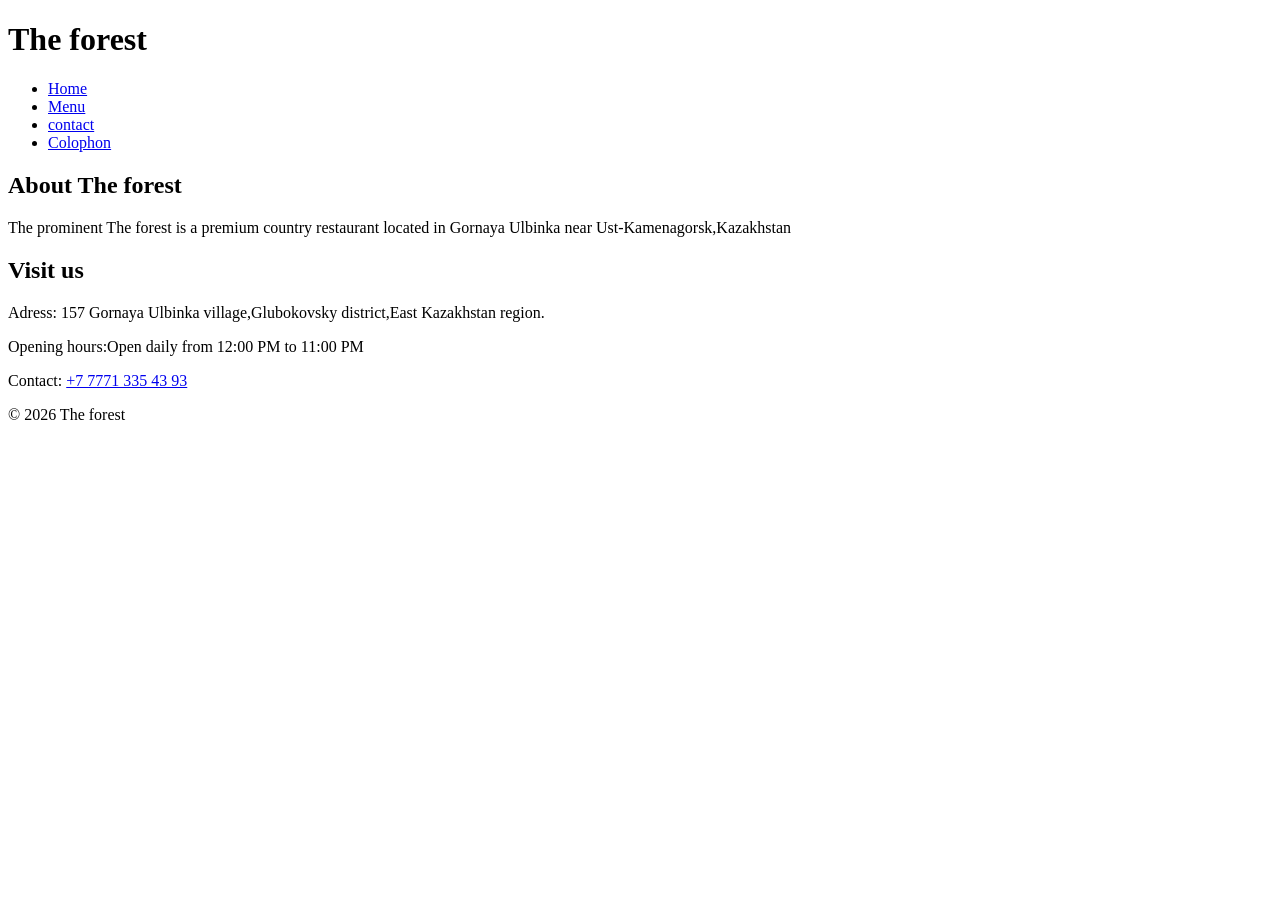
==== index.html @ cc8400bc "add menu page and table" ====
<!DOCTYPE html>
<html lang="en">
<head>
    <meta charset="UTF-8">
    <meta name="viewport" content="width=device-width, initial-scale=1.0">
    <meta name="description" content="The forest restaurant">
    <meta name="author" content="Baktiyarova Aruzhan">
    <title>The forest</title>
</head>
<body>
    <!--author:Baktiyarova Aruzhan SE-2533-->
    <header>
        <h1>The forest</h1>
        <nav>
            <ul>
                <li><a href="index.html">Home</a></li>
                <li><a href="menu.html">Menu</a></li>
                <li><a href="contact.html">contact</a></li>
                <li><a href="colophon.html">Colophon</a></li>
            </ul>
        </nav>
    </header>
    <main>
        <section>
            <h2>About The forest</h2>
            <p>
                The prominent The forest is a premium country restaurant located in Gornaya Ulbinka near Ust-Kamenagorsk,Kazakhstan
            </p>
        </section>
        <section>
            <h2>Visit us</h2>
            <p>
                Adress: 157 Gornaya Ulbinka village,Glubokovsky district,East Kazakhstan region.
            </p>
            <p>
                Opening hours:Open daily from 12:00 PM to 11:00 PM
            </p>
        </section>
    </main>
    <footer>
        <p>
            Contact:
            <a href="tel:Contact phone number">+7 7771 335 43 93</a>
        </p>
        <p>&copy; 2026 The forest</p>
    </footer>
</body>
</html>
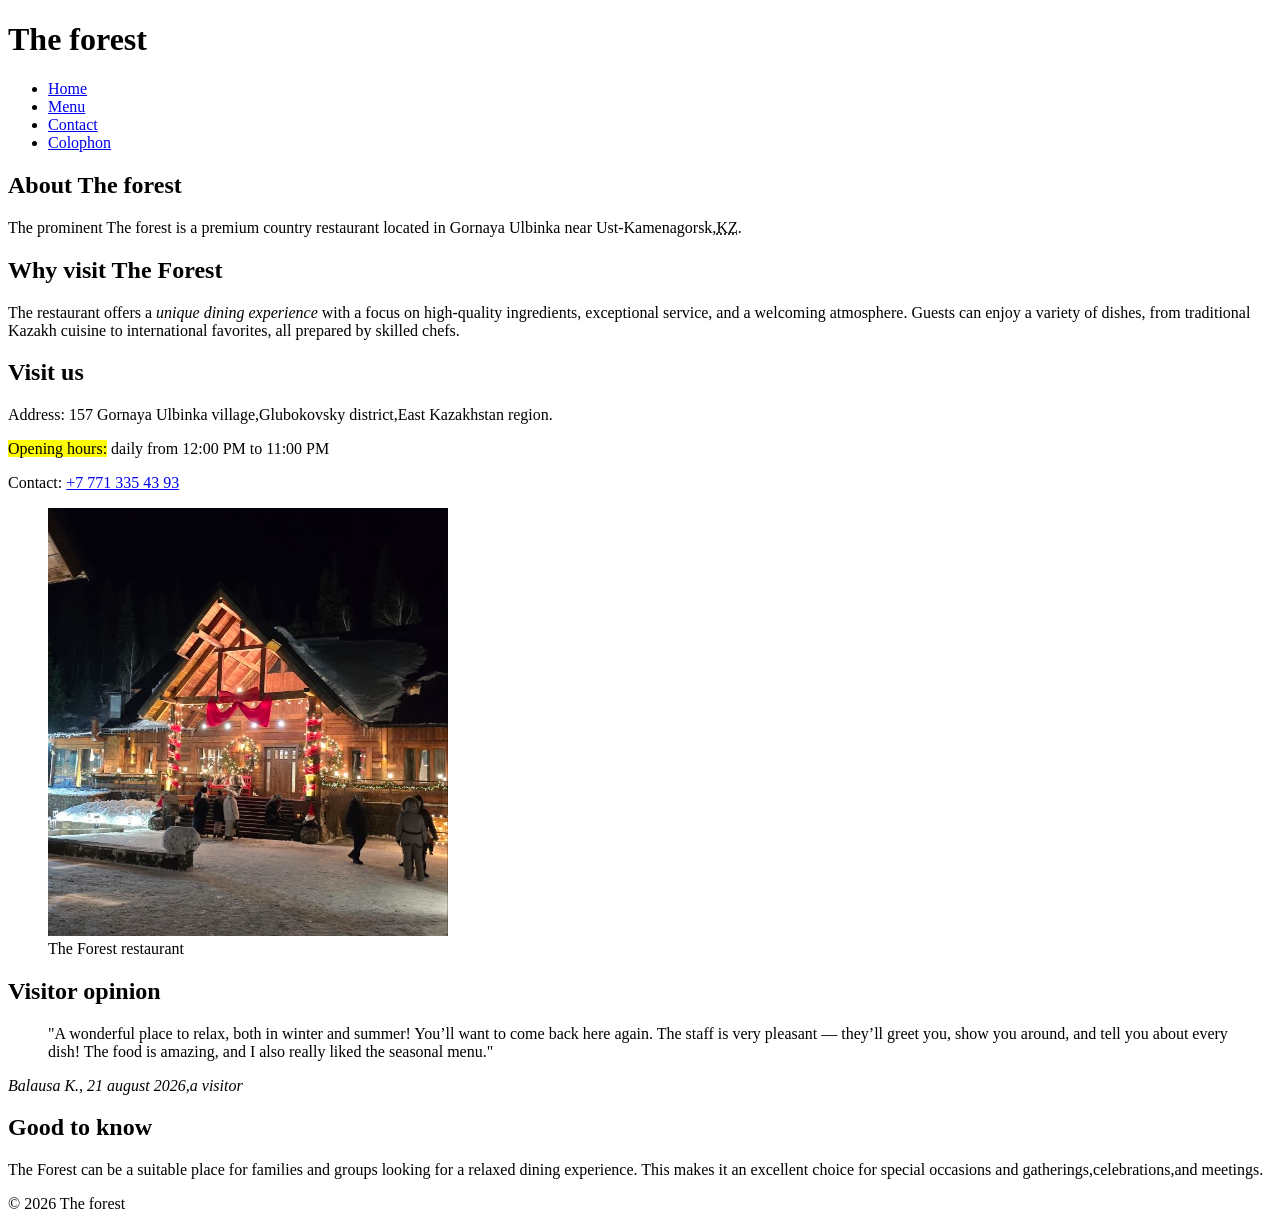
==== commit 219d2de4: "Add colophon page and project photographs" ====
--- a/index.html
+++ b/index.html
@@ -15,7 +15,7 @@
             <ul>
                 <li><a href="index.html">Home</a></li>
                 <li><a href="menu.html">Menu</a></li>
-                <li><a href="contact.html">contact</a></li>
+                <li><a href="contact.html">Contact</a></li>
                 <li><a href="colophon.html">Colophon</a></li>
             </ul>
         </nav>
@@ -24,24 +24,48 @@
         <section>
             <h2>About The forest</h2>
             <p>
-                The prominent The forest is a premium country restaurant located in Gornaya Ulbinka near Ust-Kamenagorsk,Kazakhstan
+                The prominent The forest is a premium country restaurant located in Gornaya Ulbinka near Ust-Kamenagorsk,<abbr title="Kazakhstan">KZ</abbr>.
             </p>
         </section>
+        <article>
+            <h2>Why visit The Forest</h2>
+            <p>
+                The restaurant offers a <em>unique dining experience</em>  with a focus on high-quality ingredients, exceptional service, and a welcoming atmosphere. Guests can enjoy a variety of dishes, from traditional Kazakh cuisine to international favorites, all prepared by skilled chefs. 
+            </p>
+        </article>
         <section>
             <h2>Visit us</h2>
             <p>
-                Adress: 157 Gornaya Ulbinka village,Glubokovsky district,East Kazakhstan region.
+                Address: 157 Gornaya Ulbinka village,Glubokovsky district,East Kazakhstan region.
             </p>
             <p>
-                Opening hours:Open daily from 12:00 PM to 11:00 PM
+                <mark>Opening hours:</mark> daily from 12:00 PM to 11:00 PM
             </p>
         </section>
     </main>
-    <footer>
         <p>
             Contact:
-            <a href="tel:Contact phone number">+7 7771 335 43 93</a>
+            <a href="tel:+77713354393">+7 771 335 43 93</a>
         </p>
+        <figure>
+            <img src="images/image3.svg" alt="The Forest restaurant" width="400">
+            <figcaption>The Forest restaurant</figcaption>
+        </figure>
+        <section>
+            <h2>Visitor opinion</h2>
+            <blockquote>
+            <p>"A wonderful place to relax, both in winter and summer! You’ll want to come back here again. The staff is very pleasant — they’ll greet you, show you around, and tell you about every dish!
+The food is amazing, and I also really liked the seasonal menu."</p>
+            </blockquote>
+            <p>
+                <cite>Balausa K., 21 august 2026,a visitor</cite>
+            </p>
+        </section>
+        <aside>
+            <h2>Good to know</h2>
+            <p>The Forest can be a suitable place for families and groups looking for a relaxed dining experience. This makes it an excellent choice for special occasions and gatherings,celebrations,and meetings.</p>
+        </aside>
+        <footer>        
         <p>&copy; 2026 The forest</p>
     </footer>
 </body>
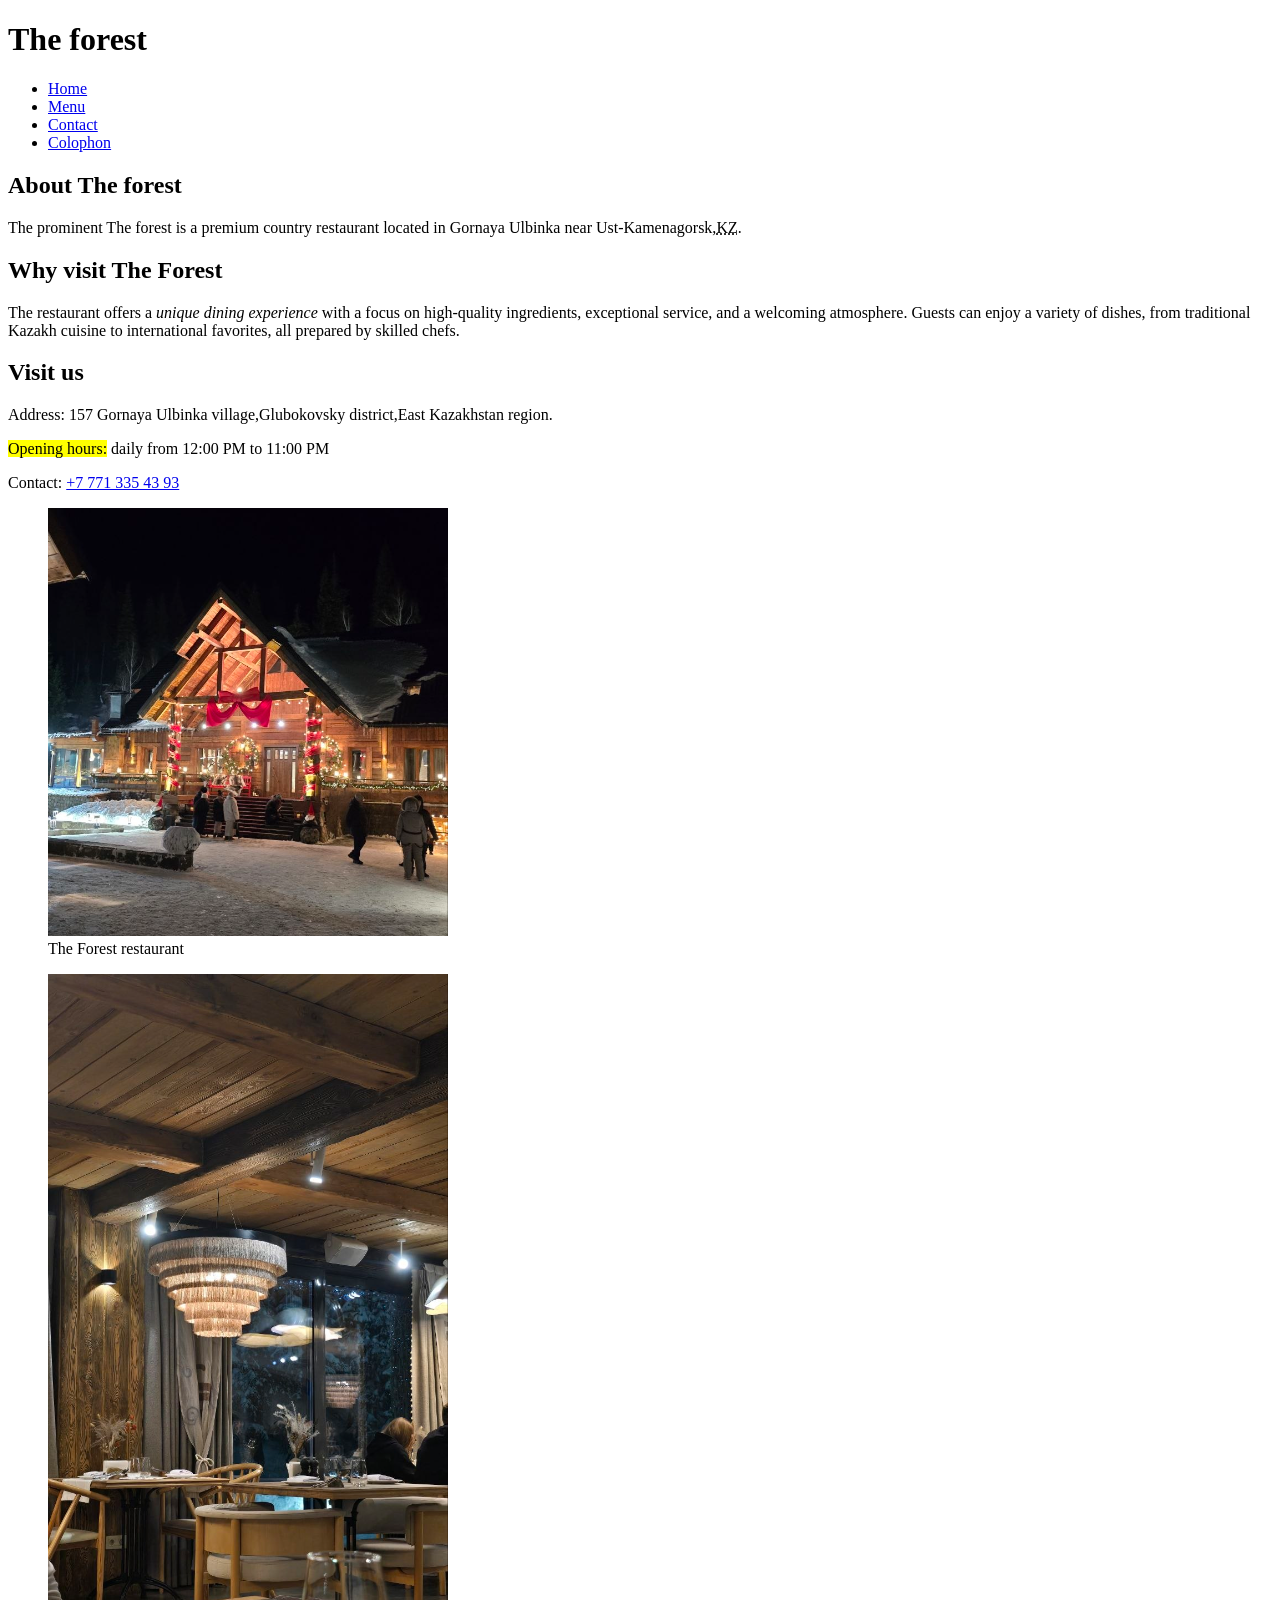
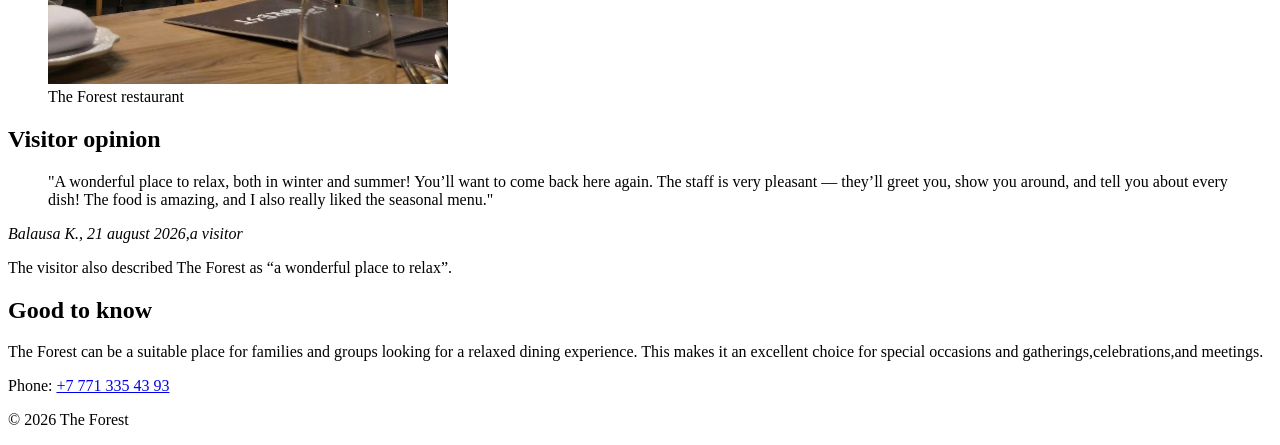
==== commit 08a7157a: "Complete final assignment submission" ====
--- a/index.html
+++ b/index.html
@@ -11,6 +11,7 @@
     <!--author:Baktiyarova Aruzhan SE-2533-->
     <header>
         <h1>The forest</h1>
+        <!--I used nav because these links are the main navigation between all pages-->
         <nav>
             <ul>
                 <li><a href="index.html">Home</a></li>
@@ -27,6 +28,7 @@
                 The prominent The forest is a premium country restaurant located in Gornaya Ulbinka near Ust-Kamenagorsk,<abbr title="Kazakhstan">KZ</abbr>.
             </p>
         </section>
+        <!-- I used article because this block presents a self-contained explanation of why visitors may choose the restaurant. -->
         <article>
             <h2>Why visit The Forest</h2>
             <p>
@@ -42,13 +44,17 @@
                 <mark>Opening hours:</mark> daily from 12:00 PM to 11:00 PM
             </p>
         </section>
-    </main>
+    
         <p>
             Contact:
             <a href="tel:+77713354393">+7 771 335 43 93</a>
         </p>
         <figure>
             <img src="images/image3.svg" alt="The Forest restaurant" width="400">
+            <figcaption>The Forest restaurant</figcaption>
+        </figure>
+        <figure>
+            <img src="images/image2.svg" alt="The Forest restaurant" width="400">
             <figcaption>The Forest restaurant</figcaption>
         </figure>
         <section>
@@ -59,14 +65,25 @@
             </blockquote>
             <p>
                 <cite>Balausa K., 21 august 2026,a visitor</cite>
+                
             </p>
+            <p>
+    The visitor also described The Forest as
+    <q>a wonderful place to relax</q>.
+</p>
         </section>
         <aside>
             <h2>Good to know</h2>
             <p>The Forest can be a suitable place for families and groups looking for a relaxed dining experience. This makes it an excellent choice for special occasions and gatherings,celebrations,and meetings.</p>
         </aside>
-        <footer>        
-        <p>&copy; 2026 The forest</p>
-    </footer>
+        </main>
+        <footer>
+    <p>
+        Phone:
+        <a href="tel:+77713354393">+7 771 335 43 93</a>
+    </p>
+
+    <p>&copy; 2026 The Forest</p>
+</footer>
 </body>
 </html>
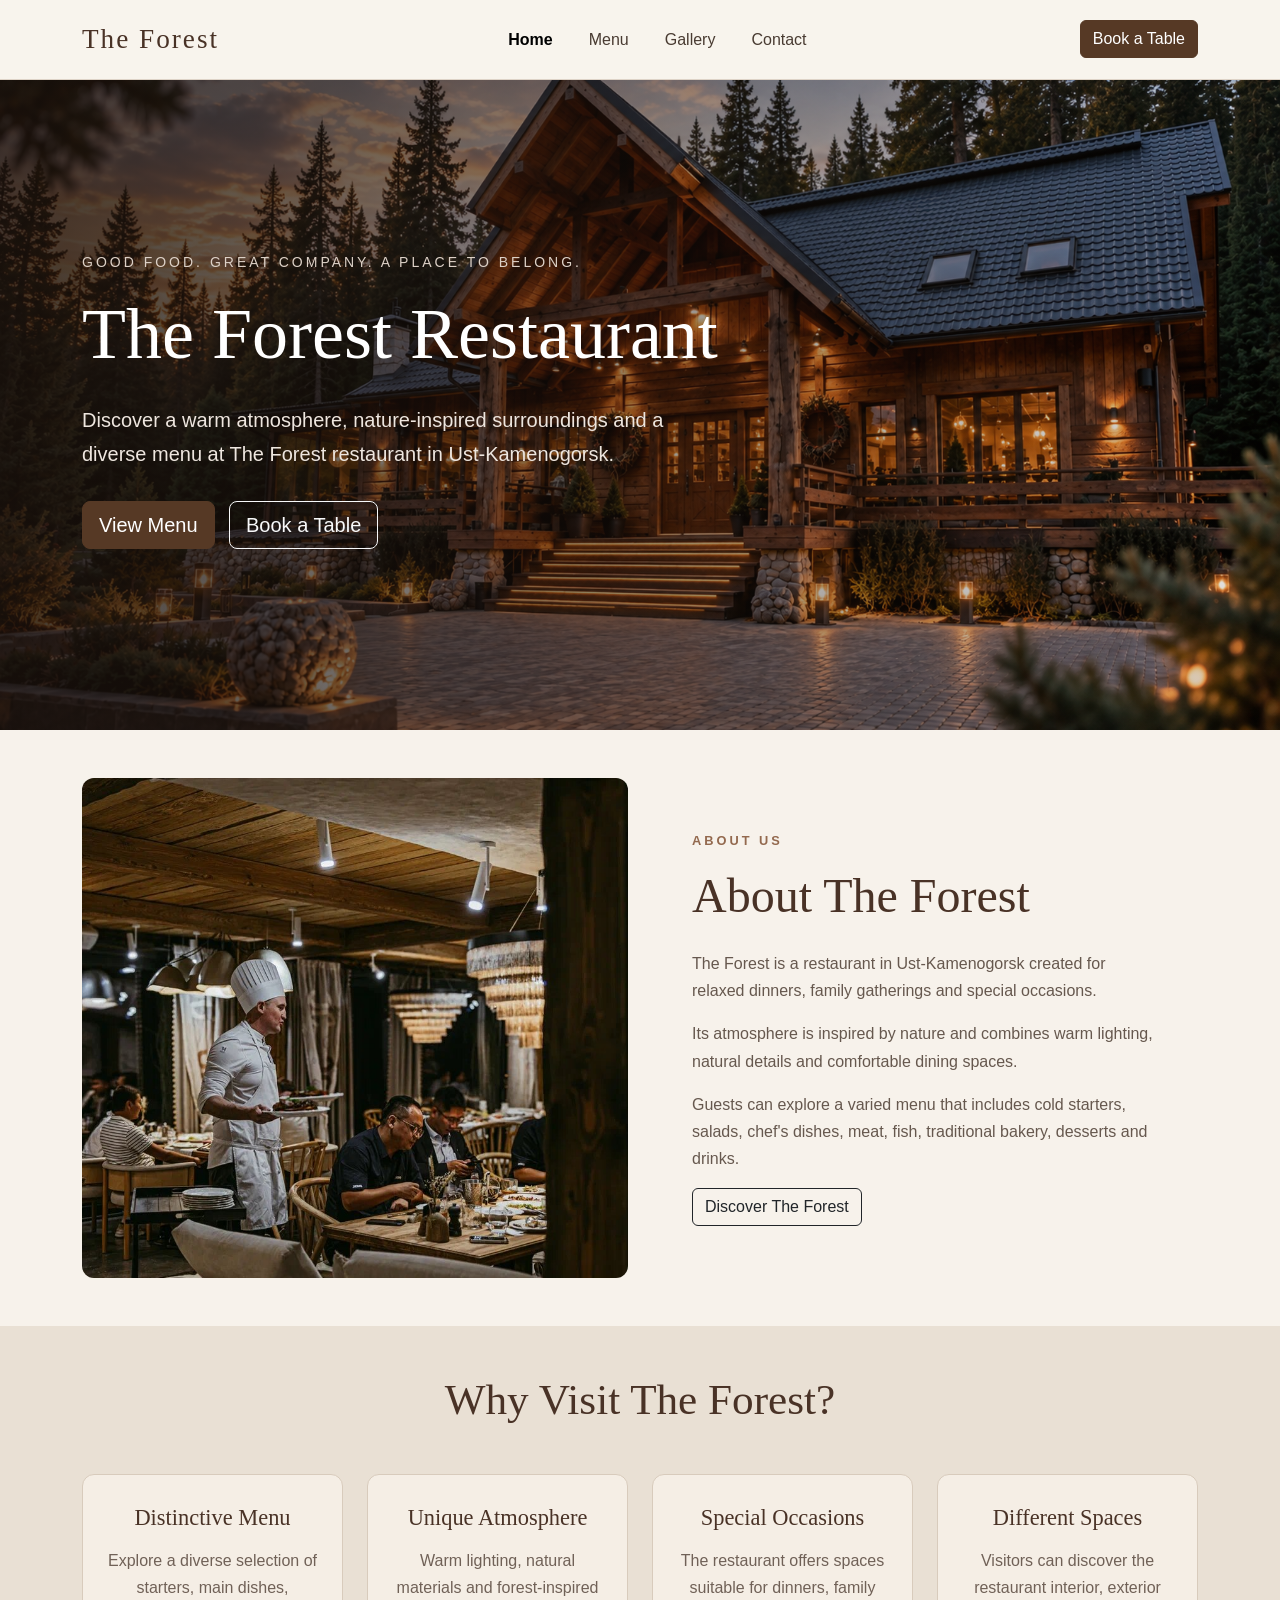
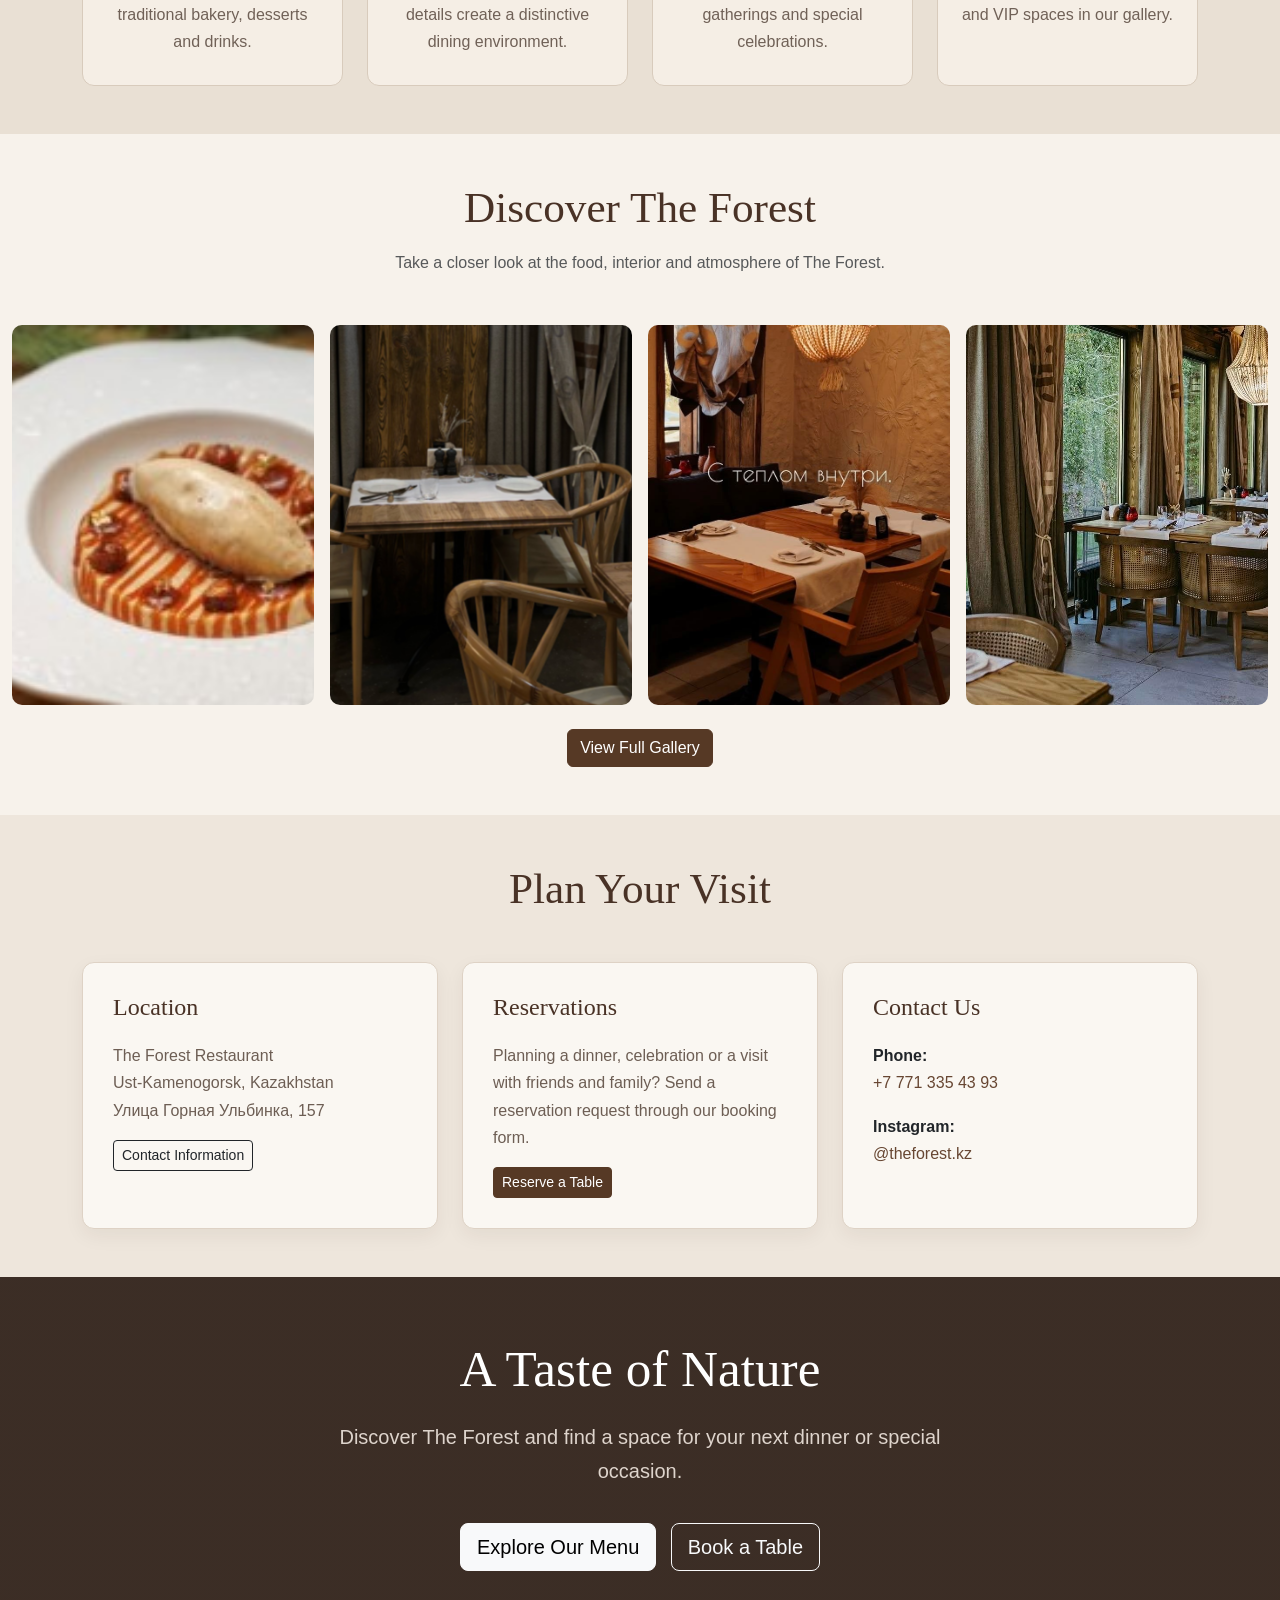
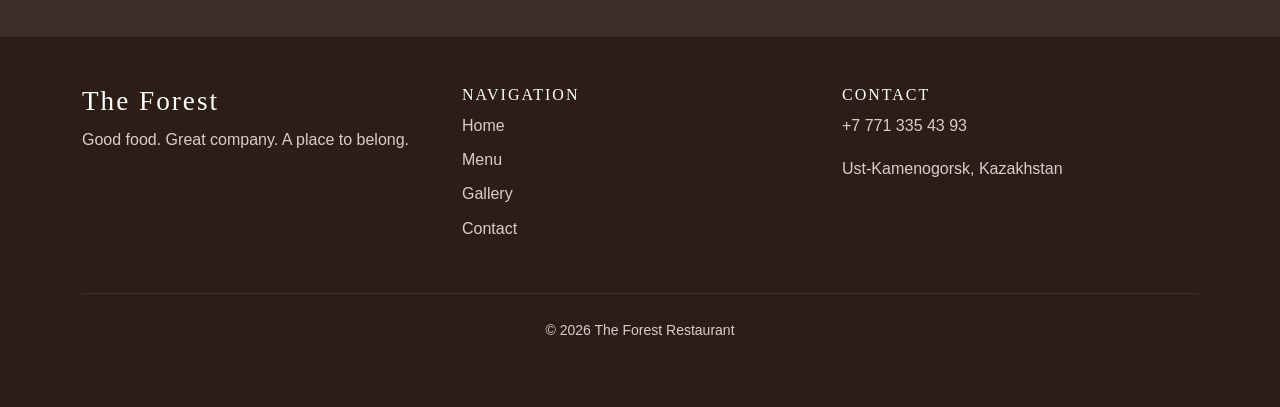
==== commit d985c987: "add Botstrap responsive design" ====
--- a/index.html
+++ b/index.html
@@ -1,89 +1,698 @@
 <!DOCTYPE html>
 <html lang="en">
+
 <head>
     <meta charset="UTF-8">
     <meta name="viewport" content="width=device-width, initial-scale=1.0">
-    <meta name="description" content="The forest restaurant">
+
+    <meta name="description"
+          content="The Forest restaurant in Ust-Kamenogorsk. Discover our menu, atmosphere, gallery and reservation information.">
+
     <meta name="author" content="Baktiyarova Aruzhan">
-    <title>The forest</title>
+
+    <title>The Forest | Home</title>
+
+    <!-- Bootstrap 5 -->
+    <link href="https://cdn.jsdelivr.net/npm/bootstrap@5.3.8/dist/css/bootstrap.min.css"
+          rel="stylesheet">
+
+    <!-- My CSS -->
+    <link rel="stylesheet" href="style.css">
+
+    <link rel="icon" href="images/your-logo.png" type="image/png">
 </head>
+
+
 <body>
-    <!--author:Baktiyarova Aruzhan SE-2533-->
-    <header>
-        <h1>The forest</h1>
-        <!--I used nav because these links are the main navigation between all pages-->
-        <nav>
-            <ul>
-                <li><a href="index.html">Home</a></li>
-                <li><a href="menu.html">Menu</a></li>
-                <li><a href="contact.html">Contact</a></li>
-                <li><a href="colophon.html">Colophon</a></li>
+
+
+<!-- =========================
+     NAVBAR
+     ========================= -->
+
+<nav class="navbar navbar-expand-md">
+
+    <div class="container">
+
+        <a class="navbar-brand" href="index.html">
+            The Forest
+        </a>
+
+
+        <button class="navbar-toggler"
+                type="button"
+                data-bs-toggle="collapse"
+                data-bs-target="#mainNavbar">
+
+            <span class="navbar-toggler-icon"></span>
+
+        </button>
+
+
+        <div class="collapse navbar-collapse" id="mainNavbar">
+
+            <ul class="navbar-nav mx-auto">
+
+                <li class="nav-item">
+                    <a class="nav-link active" href="index.html">
+                        Home
+                    </a>
+                </li>
+
+                <li class="nav-item">
+                    <a class="nav-link" href="menu.html">
+                        Menu
+                    </a>
+                </li>
+
+                <li class="nav-item">
+                    <a class="nav-link" href="gallery.html">
+                        Gallery
+                    </a>
+                </li>
+
+                <li class="nav-item">
+                    <a class="nav-link" href="contact.html">
+                        Contact
+                    </a>
+                </li>
+
             </ul>
-        </nav>
-    </header>
-    <main>
-        <section>
-            <h2>About The forest</h2>
-            <p>
-                The prominent The forest is a premium country restaurant located in Gornaya Ulbinka near Ust-Kamenagorsk,<abbr title="Kazakhstan">KZ</abbr>.
-            </p>
-        </section>
-        <!-- I used article because this block presents a self-contained explanation of why visitors may choose the restaurant. -->
-        <article>
-            <h2>Why visit The Forest</h2>
-            <p>
-                The restaurant offers a <em>unique dining experience</em>  with a focus on high-quality ingredients, exceptional service, and a welcoming atmosphere. Guests can enjoy a variety of dishes, from traditional Kazakh cuisine to international favorites, all prepared by skilled chefs. 
-            </p>
-        </article>
-        <section>
-            <h2>Visit us</h2>
-            <p>
-                Address: 157 Gornaya Ulbinka village,Glubokovsky district,East Kazakhstan region.
-            </p>
-            <p>
-                <mark>Opening hours:</mark> daily from 12:00 PM to 11:00 PM
-            </p>
-        </section>
-    
-        <p>
-            Contact:
-            <a href="tel:+77713354393">+7 771 335 43 93</a>
+
+
+            <a href="contact.html#reservation"
+               class="btn btn-forest">
+
+                Book a Table
+
+            </a>
+
+        </div>
+
+    </div>
+
+</nav>
+
+
+
+<main>
+
+
+<!-- =========================
+     HERO
+     ========================= -->
+
+<section class="hero">
+
+    <div class="container">
+
+        <div class="row">
+
+            <div class="col-12 col-md-8">
+
+                <p class="small text-uppercase">
+                    Good food. Great company. A place to belong.
+                </p>
+
+                <h1 class="display-2">
+                    The Forest Restaurant
+                </h1>
+
+                <p class="lead">
+                    Discover a warm atmosphere,
+                    nature-inspired surroundings and a diverse
+                    menu at The Forest restaurant in
+                    Ust-Kamenogorsk.
+                </p>
+
+
+                <a href="menu.html"
+                   class="btn btn-forest btn-lg">
+
+                    View Menu
+
+                </a>
+
+
+                <a href="contact.html#reservation"
+                   class="btn btn-outline-light btn-lg">
+
+                    Book a Table
+
+                </a>
+
+            </div>
+
+        </div>
+
+    </div>
+
+</section>
+
+
+
+<!-- =========================
+     ABOUT
+     ========================= -->
+
+<section class="about py-5">
+
+    <div class="container">
+
+        <div class="row align-items-center">
+
+
+            <!-- Image -->
+
+            <div class="col-12 col-md-6">
+
+                <img src="images/interior.jpg"
+                     class="img-fluid about-image"
+                     alt="Dining area inside The Forest restaurant">
+
+            </div>
+
+
+            <!-- Text -->
+
+            <div class="col-12 col-md-6">
+
+                <div class="about-text">
+
+                    <p class="section-name">
+                        ABOUT US
+                    </p>
+
+                    <h2>
+                        About The Forest
+                    </h2>
+
+                    <p>
+                        The Forest is a restaurant in
+                        Ust-Kamenogorsk created for relaxed
+                        dinners, family gatherings and special
+                        occasions.
+                    </p>
+
+                    <p>
+                        Its atmosphere is inspired by nature
+                        and combines warm lighting, natural
+                        details and comfortable dining spaces.
+                    </p>
+
+                    <p>
+                        Guests can explore a varied menu that
+                        includes cold starters, salads,
+                        chef's dishes, meat, fish,
+                        traditional bakery, desserts and drinks.
+                    </p>
+
+
+                    <a href="gallery.html"
+                       class="btn btn-outline-dark">
+
+                        Discover The Forest
+
+                    </a>
+
+                </div>
+
+            </div>
+
+        </div>
+
+    </div>
+
+</section>
+
+
+
+<!-- =========================
+     WHY VISIT
+     ========================= -->
+
+<section class="why py-5">
+
+    <div class="container">
+
+        <h2 class="text-center mb-5">
+            Why Visit The Forest?
+        </h2>
+
+
+        <div class="row g-4">
+
+
+            <div class="col-12 col-md-6 col-lg-3">
+
+                <div class="reason-card">
+
+                    <h3>
+                        Distinctive Menu
+                    </h3>
+
+                    <p>
+                        Explore a diverse selection of starters,
+                        main dishes, traditional bakery,
+                        desserts and drinks.
+                    </p>
+
+                </div>
+
+            </div>
+
+
+            <div class="col-12 col-md-6 col-lg-3">
+
+                <div class="reason-card">
+
+                    <h3>
+                        Unique Atmosphere
+                    </h3>
+
+                    <p>
+                        Warm lighting, natural materials and
+                        forest-inspired details create a
+                        distinctive dining environment.
+                    </p>
+
+                </div>
+
+            </div>
+
+
+            <div class="col-12 col-md-6 col-lg-3">
+
+                <div class="reason-card">
+
+                    <h3>
+                        Special Occasions
+                    </h3>
+
+                    <p>
+                        The restaurant offers spaces suitable
+                        for dinners, family gatherings and
+                        special celebrations.
+                    </p>
+
+                </div>
+
+            </div>
+
+
+            <div class="col-12 col-md-6 col-lg-3">
+
+                <div class="reason-card">
+
+                    <h3>
+                        Different Spaces
+                    </h3>
+
+                    <p>
+                        Visitors can discover the restaurant
+                        interior, exterior and VIP spaces
+                        in our gallery.
+                    </p>
+
+                </div>
+
+            </div>
+
+
+        </div>
+
+    </div>
+
+</section>
+
+
+
+<!-- =========================
+     GALLERY
+     container-fluid is used
+     because the gallery needs
+     more screen width.
+     ========================= -->
+
+<section class="gallery-preview py-5">
+
+    <div class="container-fluid">
+
+        <h2 class="text-center">
+            Discover The Forest
+        </h2>
+
+        <p class="text-center text-muted mb-5">
+            Take a closer look at the food,
+            interior and atmosphere of The Forest.
         </p>
-        <figure>
-            <img src="images/image3.svg" alt="The Forest restaurant" width="400">
-            <figcaption>The Forest restaurant</figcaption>
-        </figure>
-        <figure>
-            <img src="images/image2.svg" alt="The Forest restaurant" width="400">
-            <figcaption>The Forest restaurant</figcaption>
-        </figure>
-        <section>
-            <h2>Visitor opinion</h2>
-            <blockquote>
-            <p>"A wonderful place to relax, both in winter and summer! You’ll want to come back here again. The staff is very pleasant — they’ll greet you, show you around, and tell you about every dish!
-The food is amazing, and I also really liked the seasonal menu."</p>
-            </blockquote>
-            <p>
-                <cite>Balausa K., 21 august 2026,a visitor</cite>
-                
-            </p>
-            <p>
-    The visitor also described The Forest as
-    <q>a wonderful place to relax</q>.
-</p>
-        </section>
-        <aside>
-            <h2>Good to know</h2>
-            <p>The Forest can be a suitable place for families and groups looking for a relaxed dining experience. This makes it an excellent choice for special occasions and gatherings,celebrations,and meetings.</p>
-        </aside>
-        </main>
-        <footer>
-    <p>
-        Phone:
-        <a href="tel:+77713354393">+7 771 335 43 93</a>
-    </p>
-
-    <p>&copy; 2026 The Forest</p>
+
+
+        <div class="row g-3">
+
+
+            <div class="col-12 col-md-6 col-lg-3">
+
+                <img src="images/gallery1.jpg"
+                     class="img-fluid gallery-image"
+                     alt="Dish served at The Forest restaurant">
+
+            </div>
+
+
+            <div class="col-12 col-md-6 col-lg-3">
+
+                <img src="images/gallery2.png"
+                     class="img-fluid gallery-image"
+                     alt="Interior of The Forest restaurant">
+
+            </div>
+
+
+            <div class="col-12 col-md-6 col-lg-3">
+
+                <img src="images/gallery3.jpg"
+                     class="img-fluid gallery-image"
+                     alt="Table setting at The Forest restaurant">
+
+            </div>
+
+
+            <div class="col-12 col-md-6 col-lg-3">
+
+                <img src="images/gallery4.jpg"
+                     class="img-fluid gallery-image"
+                     alt="Dining space at The Forest restaurant">
+
+            </div>
+
+
+        </div>
+
+
+        <div class="text-center mt-4">
+
+            <a href="gallery.html"
+               class="btn btn-forest">
+
+                View Full Gallery
+
+            </a>
+
+        </div>
+
+    </div>
+
+</section>
+
+
+
+<!-- =========================
+     PLAN YOUR VISIT
+
+     Bootstrap component: Cards
+     ========================= -->
+
+<section class="visit py-5">
+
+    <div class="container">
+
+        <h2 class="text-center mb-5">
+            Plan Your Visit
+        </h2>
+
+
+        <div class="row g-4">
+
+
+            <!-- LOCATION -->
+
+            <div class="col-12 col-md-6 col-lg-4">
+
+                <div class="card h-100">
+
+                    <div class="card-body">
+
+                        <h3 class="card-title">
+                            Location
+                        </h3>
+
+                        <p class="card-text">
+                            The Forest Restaurant
+                            <br>
+                            Ust-Kamenogorsk, Kazakhstan
+                            <br>
+                            Улица Горная Ульбинка, 157
+                        </p>
+
+                        <a href="contact.html"
+                           class="btn btn-outline-dark btn-sm">
+
+                            Contact Information
+
+                        </a>
+
+                    </div>
+
+                </div>
+
+            </div>
+
+
+
+            <!-- RESERVATION -->
+
+            <div class="col-12 col-md-6 col-lg-4">
+
+                <div class="card h-100">
+
+                    <div class="card-body">
+
+                        <h3 class="card-title">
+                            Reservations
+                        </h3>
+
+                        <p class="card-text">
+                            Planning a dinner, celebration
+                            or a visit with friends and family?
+                            Send a reservation request through
+                            our booking form.
+                        </p>
+
+                        <a href="contact.html#reservation"
+                           class="btn btn-forest btn-sm">
+
+                            Reserve a Table
+
+                        </a>
+
+                    </div>
+
+                </div>
+
+            </div>
+
+
+
+            <!-- CONTACT -->
+
+            <div class="col-12 col-md-12 col-lg-4">
+
+                <div class="card h-100">
+
+                    <div class="card-body">
+
+                        <h3 class="card-title">
+                            Contact Us
+                        </h3>
+
+
+                        <!-- Nested row -->
+                        <div class="row">
+
+                            <div class="col-12">
+
+                                <p>
+                                    <strong>Phone:</strong>
+                                    <br>
+
+                                    <a href="tel:+77713354393">
+                                        +7 771 335 43 93
+                                    </a>
+                                </p>
+
+                            </div>
+
+
+                            <div class="col-12">
+
+                                <p>
+                                    <strong>Instagram:</strong>
+                                    <br>
+
+                                    <a href="https://www.instagram.com/theforest.kz/"
+                                       target="_blank">
+
+                                        @theforest.kz
+
+                                    </a>
+                                </p>
+
+                            </div>
+
+                        </div>
+
+
+                    </div>
+
+                </div>
+
+            </div>
+
+
+        </div>
+
+    </div>
+
+</section>
+
+
+
+<!-- =========================
+     FINAL SECTION
+     ========================= -->
+
+<section class="final-section py-5">
+
+    <div class="container text-center">
+
+        <h2>
+            A Taste of Nature
+        </h2>
+
+        <p class="lead">
+            Discover The Forest and find a space
+            for your next dinner or special occasion.
+        </p>
+
+
+        <a href="menu.html"
+           class="btn btn-light btn-lg">
+
+            Explore Our Menu
+
+        </a>
+
+
+        <a href="contact.html#reservation"
+           class="btn btn-outline-light btn-lg">
+
+            Book a Table
+
+        </a>
+
+    </div>
+
+</section>
+
+
+</main>
+
+
+
+<!-- =========================
+     FOOTER
+     ========================= -->
+
+<footer class="py-5">
+
+    <div class="container">
+
+        <div class="row">
+
+
+            <div class="col-12 col-md-4">
+
+                <h2>
+                    The Forest
+                </h2>
+
+                <p>
+                    Good food. Great company.
+                    A place to belong.
+                </p>
+
+            </div>
+
+
+            <div class="col-12 col-md-4">
+
+                <h3>
+                    Navigation
+                </h3>
+
+                <ul class="list-unstyled">
+
+                    <li>
+                        <a href="index.html">Home</a>
+                    </li>
+
+                    <li>
+                        <a href="menu.html">Menu</a>
+                    </li>
+
+                    <li>
+                        <a href="gallery.html">Gallery</a>
+                    </li>
+
+                    <li>
+                        <a href="contact.html">Contact</a>
+                    </li>
+
+                </ul>
+
+            </div>
+
+
+            <div class="col-12 col-md-4">
+
+                <h3>
+                    Contact
+                </h3>
+
+                <p>
+                    <a href="tel:+77713354393">
+                        +7 771 335 43 93
+                    </a>
+                </p>
+
+                <p>
+                    Ust-Kamenogorsk, Kazakhstan
+                </p>
+
+            </div>
+
+
+        </div>
+
+
+        <hr>
+
+
+        <p class="text-center small">
+            &copy; 2026 The Forest Restaurant
+        </p>
+
+    </div>
+
 </footer>
+
+
+
+<!-- Bootstrap JavaScript -->
+<script src="https://cdn.jsdelivr.net/npm/bootstrap@5.3.8/dist/js/bootstrap.bundle.min.js">
+</script>
+
+
 </body>
 </html>
--- a/style.css
+++ b/style.css
@@ -0,0 +1,1266 @@
+/* =========================================
+   THE FOREST RESTAURANT
+   ========================================= */
+
+
+/* ---------- GENERAL ---------- */
+
+body {
+    margin: 0;
+    background-color: #f4efe7;
+    color: #382a22;
+
+    font-family: Arial, Helvetica, sans-serif;
+    line-height: 1.7;
+}
+
+
+h1,
+h2,
+h3 {
+    font-family: Georgia, "Times New Roman", serif;
+    color: #493226;
+}
+
+
+h2 {
+    font-size: 2.7rem;
+}
+
+
+a {
+    transition: 0.2s;
+}
+
+
+
+/* =========================================
+   NAVBAR
+   ========================================= */
+
+.navbar {
+    min-height: 80px;
+
+    background-color: #f8f4ed;
+
+    border-bottom: 1px solid #ded3c7;
+}
+
+
+.navbar-brand {
+    font-family: Georgia, "Times New Roman", serif;
+
+    font-size: 1.7rem;
+
+    letter-spacing: 2px;
+
+    color: #493226;
+}
+
+
+.navbar-brand:hover {
+    color: #795844;
+}
+
+
+.nav-link {
+    color: #493b32;
+
+    margin-left: 10px;
+    margin-right: 10px;
+}
+
+
+.nav-link:hover {
+    color: #93694e;
+}
+
+
+.nav-link.active {
+    color: #563925;
+    font-weight: bold;
+}
+
+
+
+/* =========================================
+   FOREST BUTTON
+   ========================================= */
+
+.btn-forest {
+    background-color: #563925;
+
+    border-color: #563925;
+
+    color: white;
+}
+
+
+.btn-forest:hover {
+    background-color: #3f2a20;
+
+    border-color: #3f2a20;
+
+    color: white;
+}
+
+
+
+/* =========================================
+   HERO
+   ========================================= */
+
+.hero {
+    min-height: 650px;
+
+    display: flex;
+    align-items: center;
+
+    background:
+        linear-gradient(
+            90deg,
+            rgba(26, 17, 12, 0.82),
+            rgba(26, 17, 12, 0.45),
+            rgba(26, 17, 12, 0.10)
+        ),
+        url("images/hero.png");
+
+    background-size: cover;
+    background-position: center;
+
+    color: white;
+}
+
+
+.hero h1 {
+    color: white;
+
+    font-family: Georgia, "Times New Roman", serif;
+
+    font-weight: normal;
+
+    margin-bottom: 25px;
+}
+
+
+.hero .lead {
+    max-width: 650px;
+
+    color: #eee6df;
+
+    margin-bottom: 30px;
+}
+
+
+.hero .small {
+    letter-spacing: 3px;
+
+    color: #ddd1c7;
+}
+
+
+.hero .btn {
+    margin-right: 10px;
+    margin-bottom: 10px;
+}
+
+
+
+/* =========================================
+   ABOUT
+   ========================================= */
+
+.about {
+    background-color: #f7f2eb;
+}
+
+
+.about-image {
+    width: 100%;
+    height: 500px;
+
+    object-fit: cover;
+
+    border-radius: 12px;
+}
+
+
+.about-text {
+    padding: 40px;
+}
+
+
+.about h2 {
+    font-size: 3rem;
+
+    margin-bottom: 25px;
+}
+
+
+.about p {
+    color: #66584e;
+}
+
+
+.section-name {
+    color: #93694e !important;
+
+    font-size: 0.8rem;
+
+    letter-spacing: 3px;
+
+    font-weight: bold;
+}
+
+
+
+/* =========================================
+   WHY VISIT
+   ========================================= */
+
+.why {
+    background-color: #e9e0d4;
+}
+
+
+.reason-card {
+    height: 100%;
+
+    padding: 30px 22px;
+
+    background-color: #f5eee5;
+
+    border: 1px solid #d8cbbc;
+
+    border-radius: 12px;
+
+    text-align: center;
+
+    transition: 0.2s;
+}
+
+
+.reason-card:hover {
+    transform: translateY(-5px);
+
+    box-shadow: 0 10px 25px rgba(62, 42, 29, 0.10);
+}
+
+
+.reason-card h3 {
+    font-size: 1.4rem;
+
+    margin-bottom: 15px;
+}
+
+
+.reason-card p {
+    color: #706157;
+
+    margin-bottom: 0;
+}
+
+
+
+/* =========================================
+   GALLERY
+   ========================================= */
+
+.gallery-preview {
+    background-color: #f7f2eb;
+}
+
+
+.gallery-preview h2 {
+    margin-bottom: 15px;
+}
+
+
+.gallery-image {
+    width: 100%;
+    height: 380px;
+
+    object-fit: cover;
+
+    border-radius: 10px;
+
+    transition: 0.2s;
+}
+
+
+.gallery-image:hover {
+    transform: scale(1.02);
+}
+
+
+
+/* =========================================
+   PLAN YOUR VISIT
+   ========================================= */
+
+.visit {
+    background-color: #eee6dc;
+}
+
+
+.visit .card {
+    background-color: #faf7f2;
+
+    border: 1px solid #ded2c5;
+
+    border-radius: 12px;
+
+    box-shadow: 0 7px 20px rgba(50, 34, 25, 0.06);
+
+    transition: 0.2s;
+}
+
+
+.visit .card:hover {
+    transform: translateY(-4px);
+}
+
+
+.visit .card-body {
+    padding: 30px;
+}
+
+
+.visit .card-title {
+    color: #493226;
+
+    font-size: 1.5rem;
+
+    margin-bottom: 20px;
+}
+
+
+.visit .card-text {
+    color: #6d5e54;
+}
+
+
+.visit a:not(.btn) {
+    color: #674632;
+
+    text-decoration: none;
+}
+
+
+.visit a:not(.btn):hover {
+    text-decoration: underline;
+}
+
+
+
+/* =========================================
+   FINAL SECTION
+   ========================================= */
+
+.final-section {
+    min-height: 360px;
+
+    display: flex;
+    align-items: center;
+
+    background:
+        linear-gradient(
+            rgba(44, 29, 21, 0.92),
+            rgba(44, 29, 21, 0.92)
+        );
+
+    color: white;
+}
+
+
+.final-section h2 {
+    color: white;
+
+    font-size: 3.2rem;
+
+    margin-bottom: 20px;
+}
+
+
+.final-section p {
+    max-width: 650px;
+
+    margin-left: auto;
+    margin-right: auto;
+
+    color: #ded4cc;
+
+    margin-bottom: 30px;
+}
+
+
+.final-section .btn {
+    margin: 5px;
+}
+
+
+
+/* =========================================
+   FOOTER
+   ========================================= */
+
+footer {
+    background-color: #2c1e17;
+
+    color: #d9cec5;
+}
+
+
+footer h2,
+footer h3 {
+    color: white;
+}
+
+
+footer h2 {
+    font-size: 1.7rem;
+
+    letter-spacing: 2px;
+}
+
+
+footer h3 {
+    font-size: 1rem;
+
+    text-transform: uppercase;
+
+    letter-spacing: 2px;
+}
+
+
+footer ul {
+    padding: 0;
+}
+
+
+footer li {
+    margin-bottom: 7px;
+}
+
+
+footer a {
+    color: #d9cec5;
+
+    text-decoration: none;
+}
+
+
+footer a:hover {
+    color: white;
+}
+
+
+footer hr {
+    border-color: #7b685c;
+
+    margin-top: 35px;
+    margin-bottom: 25px;
+}
+
+
+
+/* =========================================
+   TABLET
+   ========================================= */
+
+@media (max-width: 768px) {
+
+    .hero {
+        min-height: 580px;
+
+        background-position: center;
+    }
+
+
+    .hero h1 {
+        font-size: 3.7rem;
+    }
+
+
+    .about-text {
+        padding: 35px 5px 10px;
+    }
+
+
+    .about-image {
+        height: 420px;
+    }
+
+
+    footer {
+        text-align: center;
+    }
+
+
+    footer .col-12 {
+        margin-bottom: 30px;
+    }
+
+}
+
+
+
+/* =========================================
+   PHONE
+   ========================================= */
+
+@media (max-width: 576px) {
+
+    h2 {
+        font-size: 2.2rem;
+    }
+
+
+    .navbar {
+        padding: 12px 0;
+    }
+
+
+    .navbar-collapse {
+        padding-top: 15px;
+        padding-bottom: 15px;
+    }
+
+
+    .nav-link {
+        margin: 0;
+
+        padding: 8px 0;
+    }
+
+
+    .hero {
+        min-height: 560px;
+
+        background-position: 60% center;
+    }
+
+
+    .hero h1 {
+        font-size: 3rem;
+    }
+
+
+    .hero .lead {
+        font-size: 1rem;
+    }
+
+
+    .about-image {
+        height: 350px;
+    }
+
+
+    .about h2 {
+        font-size: 2.4rem;
+    }
+
+
+    .gallery-image {
+        height: 400px;
+    }
+
+
+    .final-section h2 {
+        font-size: 2.5rem;
+    }
+
+}
+
+/* =========================================
+   GALLERY PAGE
+   ========================================= */
+
+
+/* ---------- GALLERY HERO ---------- */
+
+.gallery-hero {
+    min-height: 570px;
+
+    display: flex;
+    align-items: center;
+
+    background:
+        linear-gradient(
+            90deg,
+            rgba(26, 17, 12, 0.82),
+            rgba(26, 17, 12, 0.42),
+            rgba(26, 17, 12, 0.10)
+        ),
+        url("images/gallery2.png");
+
+    background-size: cover;
+    background-position: center;
+
+    color: white;
+}
+
+
+.gallery-hero h1 {
+    color: white;
+
+    font-family: Georgia, "Times New Roman", serif;
+
+    font-weight: normal;
+
+    margin-bottom: 25px;
+}
+
+
+.gallery-hero .lead {
+    max-width: 650px;
+
+    color: #eee6df;
+}
+
+
+.gallery-hero .small {
+    color: #ddd1c7;
+
+    letter-spacing: 3px;
+}
+
+
+
+/* ---------- INTERIOR ---------- */
+
+.gallery-section {
+    background-color: #f7f2eb;
+}
+
+
+.gallery-section h2 {
+    font-size: 3rem;
+}
+
+
+
+/* ---------- GALLERY CARDS ---------- */
+
+.gallery-card {
+    margin: 0;
+
+    background-color: #faf7f2;
+
+    border-radius: 12px;
+
+    overflow: hidden;
+
+    box-shadow: 0 8px 25px rgba(50, 34, 25, 0.08);
+
+    transition: 0.2s;
+}
+
+
+.gallery-card:hover {
+    transform: translateY(-5px);
+}
+
+
+.gallery-card img {
+    width: 100%;
+
+    height: 430px;
+
+    object-fit: cover;
+}
+
+
+.gallery-card figcaption {
+    padding: 18px 20px;
+
+    color: #5e4d42;
+
+    font-family: Georgia, "Times New Roman", serif;
+
+    font-size: 1.1rem;
+}
+
+
+
+/* ---------- VIP SECTION ---------- */
+
+.vip-section {
+    background-color: #e9e0d4;
+}
+
+
+.vip-section h2 {
+    font-size: 3rem;
+
+    margin-bottom: 20px;
+}
+
+
+.vip-section p {
+    color: #66584e;
+
+    margin-bottom: 25px;
+}
+
+
+
+/* ---------- EXTERIOR ---------- */
+
+.exterior-section {
+    background-color: #f7f2eb;
+}
+
+
+.exterior-section h2 {
+    font-size: 3rem;
+
+    margin-bottom: 20px;
+}
+
+
+.exterior-section p {
+    color: #66584e;
+}
+
+
+.exterior-image {
+    width: 100%;
+
+    height: 480px;
+
+    object-fit: cover;
+
+    border-radius: 12px;
+}
+
+
+
+/* =========================================
+   GALLERY TABLET
+   ========================================= */
+
+@media (max-width: 768px) {
+
+    .gallery-hero {
+        min-height: 500px;
+    }
+
+
+    .gallery-hero h1 {
+        font-size: 3.7rem;
+    }
+
+
+    .gallery-card img {
+        height: 380px;
+    }
+
+
+    .exterior-image {
+        height: 400px;
+    }
+
+}
+
+
+
+/* =========================================
+   GALLERY PHONE
+   ========================================= */
+
+@media (max-width: 576px) {
+
+    .gallery-hero {
+        min-height: 480px;
+    }
+
+
+    .gallery-hero h1 {
+        font-size: 3rem;
+    }
+
+
+    .gallery-section h2,
+    .vip-section h2,
+    .exterior-section h2 {
+        font-size: 2.4rem;
+    }
+
+
+    .gallery-card img {
+        height: 350px;
+    }
+
+
+    .exterior-image {
+        height: 350px;
+    }
+
+}
+
+/* =========================================
+   CONTACT PAGE
+   ========================================= */
+
+
+/* ---------- CONTACT HERO ---------- */
+
+.contact-hero {
+    min-height: 500px;
+
+    display: flex;
+    align-items: center;
+
+    background:
+        linear-gradient(
+            90deg,
+            rgba(26, 17, 12, 0.84),
+            rgba(26, 17, 12, 0.45),
+            rgba(26, 17, 12, 0.12)
+        ),
+        url("images/exterior.jpg");
+
+    background-size: cover;
+    background-position: center;
+
+    color: white;
+}
+
+
+.contact-hero h1 {
+    color: white;
+
+    font-family: Georgia, "Times New Roman", serif;
+
+    font-weight: normal;
+
+    margin-bottom: 25px;
+}
+
+
+.contact-hero .lead {
+    max-width: 600px;
+
+    color: #eee6df;
+}
+
+
+.contact-hero .small {
+    color: #ddd1c7;
+
+    letter-spacing: 3px;
+}
+
+
+
+/* ---------- CONTACT INFORMATION ---------- */
+
+.contact-info {
+    background-color: #f7f2eb;
+}
+
+
+.contact-info h2 {
+    font-size: 3rem;
+
+    margin-bottom: 35px;
+}
+
+
+.contact-item {
+    margin-bottom: 25px;
+}
+
+
+.contact-item h3 {
+    margin-bottom: 5px;
+
+    font-size: 1.15rem;
+
+    color: #493226;
+}
+
+
+.contact-item p {
+    margin: 0;
+
+    color: #6a5b51;
+}
+
+
+.contact-item a {
+    color: #674632;
+
+    text-decoration: none;
+}
+
+
+.contact-item a:hover {
+    text-decoration: underline;
+}
+
+
+
+/* ---------- CONTACT IMAGE ---------- */
+
+.contact-image {
+    width: 100%;
+
+    height: 550px;
+
+    object-fit: cover;
+
+    border-radius: 12px;
+
+    box-shadow: 0 10px 30px rgba(50, 34, 25, 0.10);
+}
+
+
+
+/* =========================================
+   RESERVATION
+   ========================================= */
+
+.reservation-section {
+    background-color: #e9e0d4;
+}
+
+
+.reservation-section h2 {
+    font-size: 3rem;
+}
+
+
+.reservation-form {
+    padding: 40px;
+
+    background-color: #faf7f2;
+
+    border: 1px solid #d9cdbf;
+
+    border-radius: 15px;
+
+    box-shadow: 0 10px 30px rgba(50, 34, 25, 0.08);
+}
+
+
+
+/* ---------- FORM LABELS ---------- */
+
+.reservation-form .form-label {
+    color: #493226;
+
+    font-weight: bold;
+}
+
+
+
+/* ---------- INPUTS ---------- */
+
+.reservation-form .form-control,
+.reservation-form .form-select {
+    min-height: 48px;
+
+    background-color: white;
+
+    border: 1px solid #d6c9bb;
+
+    border-radius: 7px;
+}
+
+
+.reservation-form textarea.form-control {
+    min-height: 140px;
+}
+
+
+
+/* When user clicks input */
+
+.reservation-form .form-control:focus,
+.reservation-form .form-select:focus {
+    border-color: #795844;
+
+    box-shadow: 0 0 0 0.15rem rgba(121, 88, 68, 0.15);
+}
+
+
+
+/* =========================================
+   CONTACT TABLET
+   ========================================= */
+
+@media (max-width: 768px) {
+
+    .contact-hero {
+        min-height: 450px;
+    }
+
+
+    .contact-hero h1 {
+        font-size: 3.7rem;
+    }
+
+
+    .contact-image {
+        height: 430px;
+    }
+
+
+    .reservation-form {
+        padding: 30px;
+    }
+
+}
+
+
+
+/* =========================================
+   CONTACT PHONE
+   ========================================= */
+
+@media (max-width: 576px) {
+
+    .contact-hero {
+        min-height: 420px;
+    }
+
+
+    .contact-hero h1 {
+        font-size: 3rem;
+    }
+
+
+    .contact-info h2,
+    .reservation-section h2 {
+        font-size: 2.4rem;
+    }
+
+
+    .contact-image {
+        height: 350px;
+    }
+
+
+    .reservation-form {
+        padding: 22px;
+    }
+
+}
+
+/* =========================================
+   MENU PAGE
+   ========================================= */
+
+
+/* ---------- MENU HERO ---------- */
+
+.menu-hero {
+    min-height: 570px;
+
+    display: flex;
+    align-items: center;
+
+    background:
+        linear-gradient(
+            90deg,
+            rgba(26, 17, 12, 0.84),
+            rgba(26, 17, 12, 0.45),
+            rgba(26, 17, 12, 0.10)
+        ),
+        url("images/menu-hero.png");
+
+    background-size: cover;
+    background-position: center;
+
+    color: white;
+}
+
+
+.menu-hero h1 {
+    color: white;
+
+    font-family: Georgia, "Times New Roman", serif;
+
+    font-weight: normal;
+
+    margin-bottom: 25px;
+}
+
+
+.menu-hero .lead {
+    max-width: 700px;
+
+    color: #eee6df;
+}
+
+
+.menu-hero .small {
+    color: #ddd1c7;
+
+    letter-spacing: 3px;
+}
+
+
+
+/* ---------- CATEGORIES ---------- */
+
+.menu-categories {
+    background-color: #e9e0d4;
+}
+
+
+.menu-categories h2 {
+    font-size: 3rem;
+}
+
+
+
+/* ---------- MENU SECTIONS ---------- */
+
+.menu-section {
+    background-color: #f7f2eb;
+}
+
+
+.menu-section.menu-light {
+    background-color: #eee6dc;
+}
+
+
+.menu-section h2 {
+    font-size: 2.7rem;
+
+    margin-bottom: 30px;
+}
+
+
+
+/* ---------- TABLE ---------- */
+
+.menu-table {
+    margin-bottom: 25px;
+
+    background-color: #faf7f2;
+
+    border: 1px solid #d9cdbf;
+}
+
+
+.menu-table th {
+    padding: 18px;
+
+    background-color: #493226;
+
+    color: white;
+
+    font-family: Georgia, "Times New Roman", serif;
+
+    font-size: 1.1rem;
+}
+
+
+.menu-table td {
+    padding: 16px 18px;
+
+    color: #56473e;
+
+    background-color: #faf7f2;
+
+    border-color: #ddd2c6;
+}
+
+
+.menu-table th:last-child,
+.menu-table td:last-child {
+    width: 150px;
+
+    text-align: right;
+}
+
+
+.menu-table tbody tr:hover td {
+    background-color: #f1e8dc;
+}
+
+
+
+/* ---------- BACK LINK ---------- */
+
+.back-link {
+    color: #674632;
+
+    text-decoration: none;
+
+    font-weight: bold;
+}
+
+
+.back-link:hover {
+    color: #3f2a20;
+
+    text-decoration: underline;
+}
+
+
+
+/* =========================================
+   MENU TABLET
+   ========================================= */
+
+@media (max-width: 768px) {
+
+    .menu-hero {
+        min-height: 500px;
+    }
+
+
+    .menu-hero h1 {
+        font-size: 3.7rem;
+    }
+
+
+    .menu-categories h2,
+    .menu-section h2 {
+        font-size: 2.5rem;
+    }
+
+}
+
+
+
+/* =========================================
+   MENU PHONE
+   ========================================= */
+
+@media (max-width: 576px) {
+
+    .menu-hero {
+        min-height: 460px;
+    }
+
+
+    .menu-hero h1 {
+        font-size: 3rem;
+    }
+
+
+    .menu-categories h2,
+    .menu-section h2 {
+        font-size: 2.2rem;
+    }
+
+
+    .menu-table th,
+    .menu-table td {
+        padding: 12px;
+    }
+
+
+    .menu-table th:last-child,
+    .menu-table td:last-child {
+        width: 100px;
+    }
+
+}
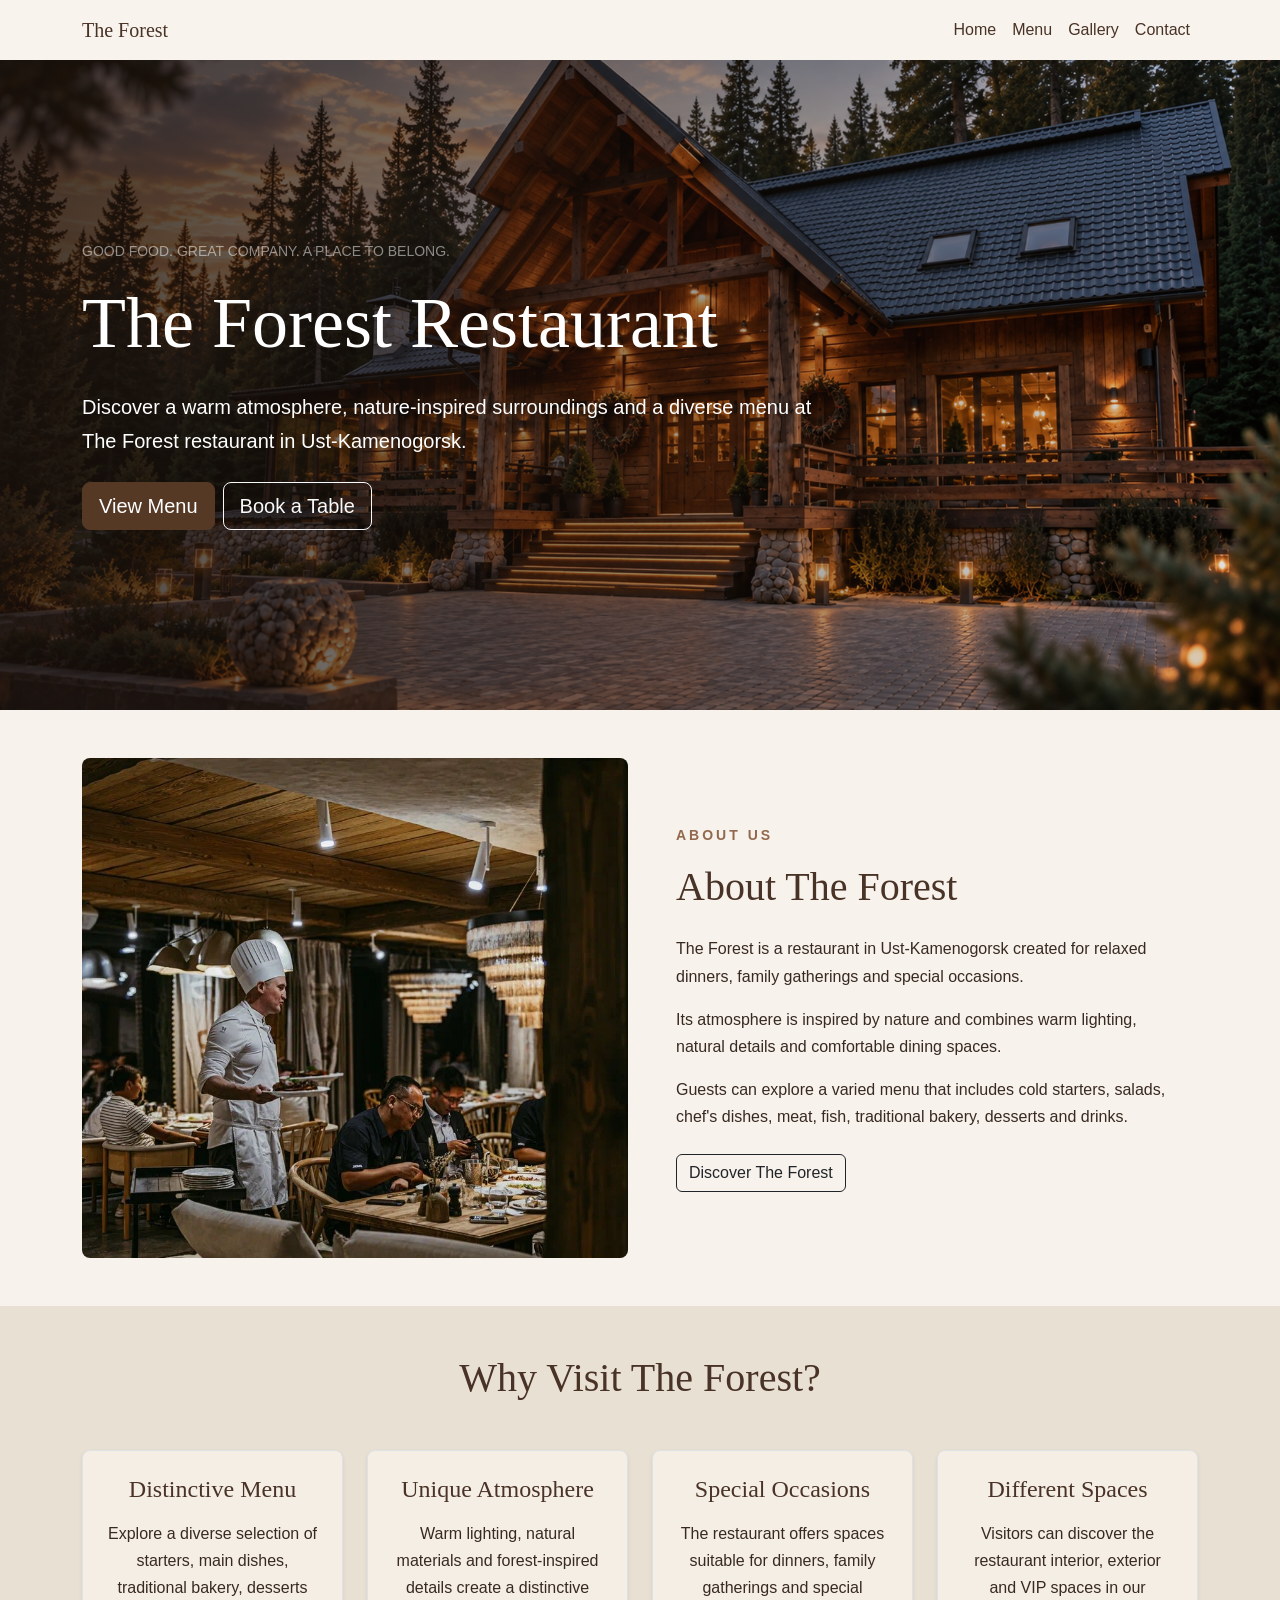
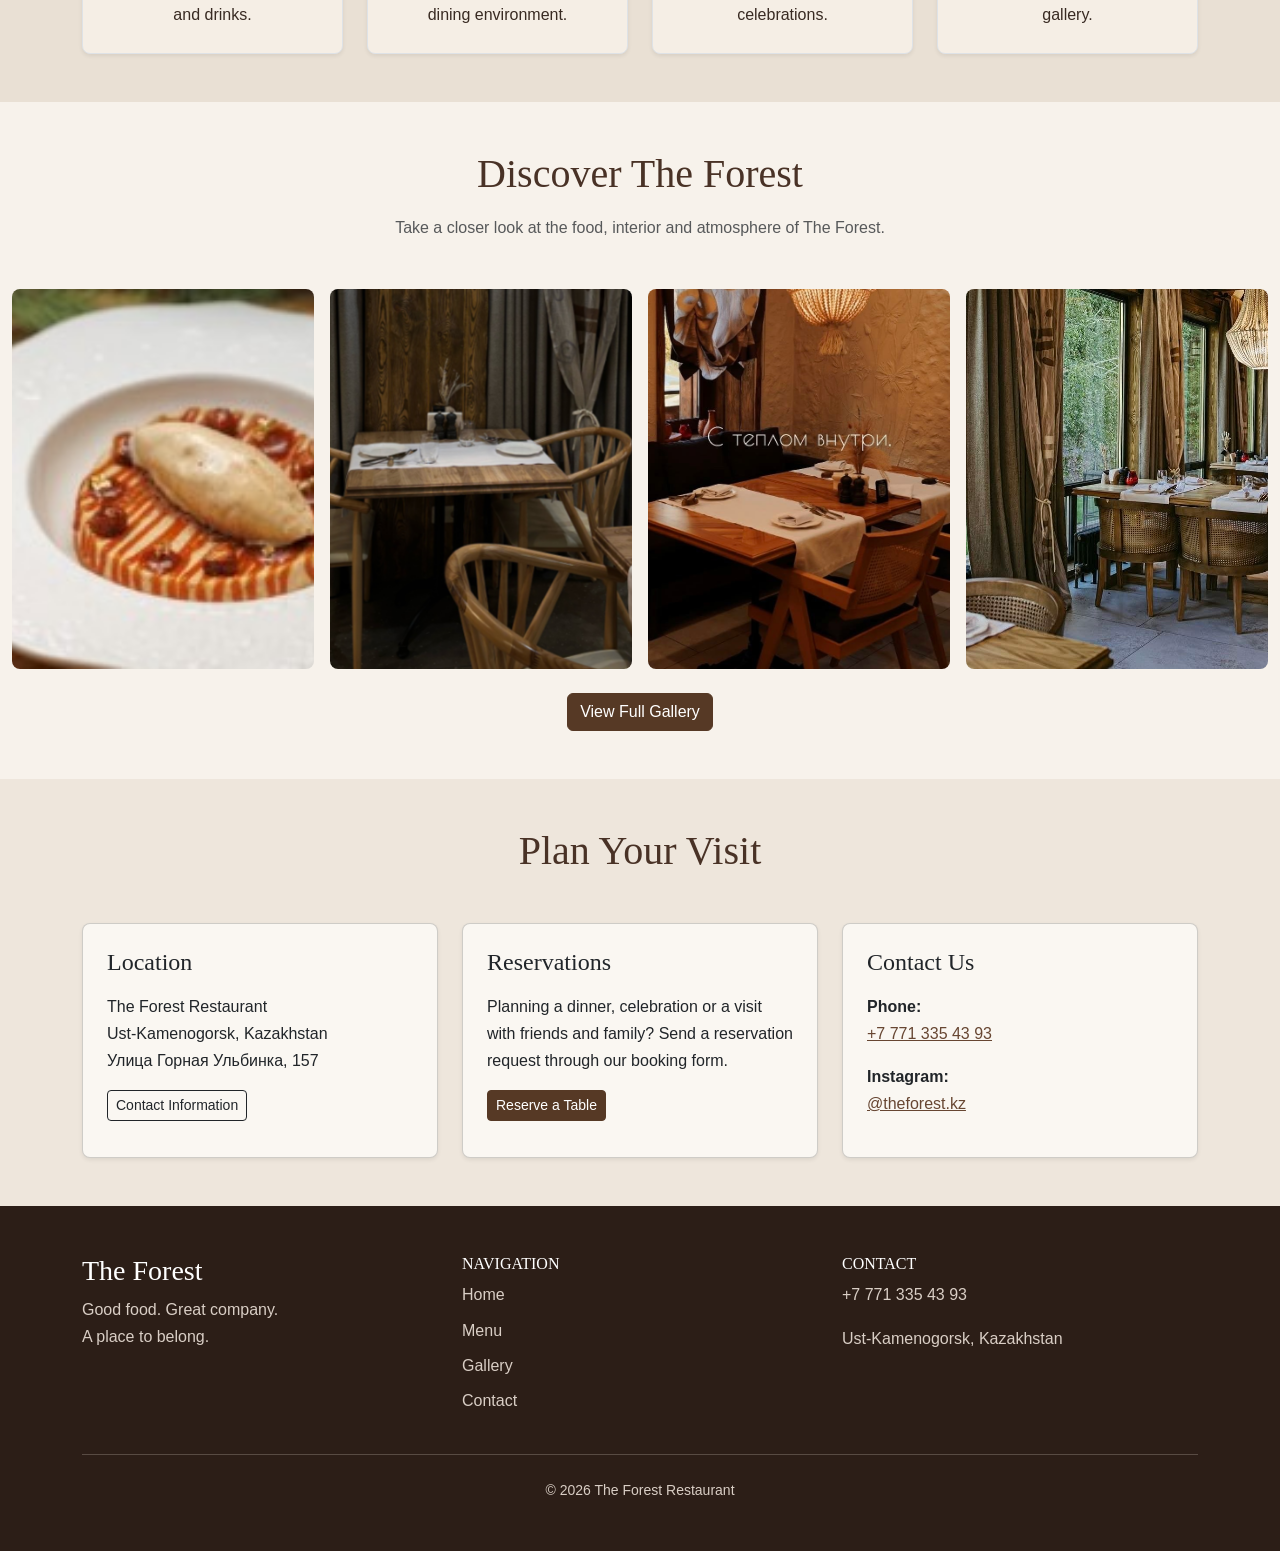
==== commit 9ea1a435: "bootstrap" ====
--- a/index.html
+++ b/index.html
@@ -1,3 +1,4 @@
+
 <!DOCTYPE html>
 <html lang="en">
 
@@ -7,692 +8,451 @@
 
     <meta name="description"
           content="The Forest restaurant in Ust-Kamenogorsk. Discover our menu, atmosphere, gallery and reservation information.">
-
     <meta name="author" content="Baktiyarova Aruzhan">
 
     <title>The Forest | Home</title>
 
-    <!-- Bootstrap 5 -->
+    
     <link href="https://cdn.jsdelivr.net/npm/bootstrap@5.3.8/dist/css/bootstrap.min.css"
           rel="stylesheet">
 
-    <!-- My CSS -->
+   
     <link rel="stylesheet" href="style.css">
 
     <link rel="icon" href="images/your-logo.png" type="image/png">
 </head>
 
-
 <body>
 
-
-<!-- =========================
-     NAVBAR
-     ========================= -->
-
-<nav class="navbar navbar-expand-md">
-
-    <div class="container">
-
-        <a class="navbar-brand" href="index.html">
-            The Forest
-        </a>
-
-
-        <button class="navbar-toggler"
-                type="button"
-                data-bs-toggle="collapse"
-                data-bs-target="#mainNavbar">
-
-            <span class="navbar-toggler-icon"></span>
-
-        </button>
-
-
-        <div class="collapse navbar-collapse" id="mainNavbar">
-
-            <ul class="navbar-nav mx-auto">
-
-                <li class="nav-item">
-                    <a class="nav-link active" href="index.html">
-                        Home
+    <header>
+        <nav class="navbar navbar-expand-lg forest-navbar">
+  <div class="container">
+
+    <a class="navbar-brand" href="index.html">
+      The Forest
+    </a>
+
+    <button class="navbar-toggler" type="button"
+      data-bs-toggle="collapse"
+      data-bs-target="#navbarMenu">
+      <span class="navbar-toggler-icon"></span>
+    </button>
+
+    <div class="collapse navbar-collapse" id="navbarMenu">
+      <div class="navbar-nav ms-auto">
+        <a class="nav-link" href="index.html">Home</a>
+        <a class="nav-link" href="menu.html">Menu</a>
+        <a class="nav-link" href="gallery.html">Gallery</a>
+        <a class="nav-link" href="contact.html">Contact</a>
+      </div>
+    </div>
+
+  </div>
+</nav>
+    </header>
+
+    <main>
+
+        <section class="hero d-flex align-items-center py-5 text-white">
+            <div class="container">
+                <div class="row">
+                    <div class="col-12 col-md-8">
+
+                        <p class="small text-uppercase text-white-50 mb-3">
+                            Good food. Great company. A place to belong.
+                        </p>
+
+                        <h1 class="display-2 fw-normal text-white mb-4">
+                            The Forest Restaurant
+                        </h1>
+
+                        <p class="lead text-white mb-4">
+                            Discover a warm atmosphere,
+                            nature-inspired surroundings and a diverse
+                            menu at The Forest restaurant in
+                            Ust-Kamenogorsk.
+                        </p>
+
+                        <div class="d-flex flex-wrap gap-2">
+                            <a href="menu.html"
+                               class="btn btn-forest btn-lg">
+                                View Menu
+                            </a>
+
+                            <a href="contact.html#reservation"
+                               class="btn btn-outline-light btn-lg">
+                                Book a Table
+                            </a>
+                        </div>
+
+                    </div>
+                </div>
+            </div>
+        </section>
+
+      
+        <section class="about py-5">
+            <div class="container">
+                <div class="row align-items-center g-4">
+
+                    <div class="col-12 col-md-6">
+                        <img src="images/interior.jpg"
+                             class="img-fluid w-100 rounded-3 about-image"
+                             alt="Dining area inside The Forest restaurant">
+                    </div>
+
+                    <div class="col-12 col-md-6">
+                        <div class="p-3 p-lg-4">
+
+                            <p class="section-name small text-uppercase fw-bold mb-3">
+                                ABOUT US
+                            </p>
+
+                            <h2 class="display-6 mb-4">
+                                About The Forest
+                            </h2>
+
+                            <p>
+                                The Forest is a restaurant in
+                                Ust-Kamenogorsk created for relaxed
+                                dinners, family gatherings and special
+                                occasions.
+                            </p>
+
+                            <p>
+                                Its atmosphere is inspired by nature
+                                and combines warm lighting, natural
+                                details and comfortable dining spaces.
+                            </p>
+
+                            <p>
+                                Guests can explore a varied menu that
+                                includes cold starters, salads,
+                                chef's dishes, meat, fish,
+                                traditional bakery, desserts and drinks.
+                            </p>
+
+                            <a href="gallery.html"
+                               class="btn btn-outline-dark mt-2">
+                                Discover The Forest
+                            </a>
+
+                        </div>
+                    </div>
+
+                </div>
+            </div>
+        </section>
+
+    
+        <section class="why py-5">
+            <div class="container">
+
+                <h2 class="display-6 text-center mb-5">
+                    Why Visit The Forest?
+                </h2>
+
+                <div class="row g-4">
+
+                    <div class="col-12 col-md-6 col-lg-3">
+                        <article class="reason-card h-100 p-4 border rounded-3 text-center shadow-sm">
+                            <h3 class="fs-4 mb-3">
+                                Distinctive Menu
+                            </h3>
+                            <p class="mb-0">
+                                Explore a diverse selection of starters,
+                                main dishes, traditional bakery,
+                                desserts and drinks.
+                            </p>
+                        </article>
+                    </div>
+
+                    <div class="col-12 col-md-6 col-lg-3">
+                        <article class="reason-card h-100 p-4 border rounded-3 text-center shadow-sm">
+                            <h3 class="fs-4 mb-3">
+                                Unique Atmosphere
+                            </h3>
+                            <p class="mb-0">
+                                Warm lighting, natural materials and
+                                forest-inspired details create a
+                                distinctive dining environment.
+                            </p>
+                        </article>
+                    </div>
+
+                    <div class="col-12 col-md-6 col-lg-3">
+                        <article class="reason-card h-100 p-4 border rounded-3 text-center shadow-sm">
+                            <h3 class="fs-4 mb-3">
+                                Special Occasions
+                            </h3>
+                            <p class="mb-0">
+                                The restaurant offers spaces suitable
+                                for dinners, family gatherings and
+                                special celebrations.
+                            </p>
+                        </article>
+                    </div>
+
+                    <div class="col-12 col-md-6 col-lg-3">
+                        <article class="reason-card h-100 p-4 border rounded-3 text-center shadow-sm">
+                            <h3 class="fs-4 mb-3">
+                                Different Spaces
+                            </h3>
+                            <p class="mb-0">
+                                Visitors can discover the restaurant
+                                interior, exterior and VIP spaces
+                                in our gallery.
+                            </p>
+                        </article>
+                    </div>
+
+                </div>
+            </div>
+        </section>
+
+  
+        <section class="gallery-preview py-5">
+            <div class="container-fluid">
+
+                <h2 class="display-6 text-center mb-3">
+                    Discover The Forest
+                </h2>
+
+                <p class="text-center text-muted mb-5">
+                    Take a closer look at the food,
+                    interior and atmosphere of The Forest.
+                </p>
+
+                <div class="row g-3">
+
+                    <div class="col-12 col-md-6 col-lg-3">
+                        <img src="images/gallery1.jpg"
+                             class="img-fluid w-100 rounded-3 gallery-image"
+                             alt="Dish served at The Forest restaurant">
+                    </div>
+
+                    <div class="col-12 col-md-6 col-lg-3">
+                        <img src="images/gallery2.png"
+                             class="img-fluid w-100 rounded-3 gallery-image"
+                             alt="Interior of The Forest restaurant">
+                    </div>
+
+                    <div class="col-12 col-md-6 col-lg-3">
+                        <img src="images/gallery3.jpg"
+                             class="img-fluid w-100 rounded-3 gallery-image"
+                             alt="Table setting at The Forest restaurant">
+                    </div>
+
+                    <div class="col-12 col-md-6 col-lg-3">
+                        <img src="images/gallery4.jpg"
+                             class="img-fluid w-100 rounded-3 gallery-image"
+                             alt="Dining space at The Forest restaurant">
+                    </div>
+
+                </div>
+
+                <div class="text-center mt-4">
+                    <a href="gallery.html" class="btn btn-forest">
+                        View Full Gallery
                     </a>
-                </li>
-
-                <li class="nav-item">
-                    <a class="nav-link" href="menu.html">
-                        Menu
-                    </a>
-                </li>
-
-                <li class="nav-item">
-                    <a class="nav-link" href="gallery.html">
-                        Gallery
-                    </a>
-                </li>
-
-                <li class="nav-item">
-                    <a class="nav-link" href="contact.html">
+                </div>
+
+            </div>
+        </section>
+
+   
+        <section class="visit py-5">
+            <div class="container">
+
+                <h2 class="display-6 text-center mb-5">
+                    Plan Your Visit
+                </h2>
+
+                <div class="row g-4">
+
+                    <!-- LOCATION -->
+                    <div class="col-12 col-md-6 col-lg-4">
+                        <div class="card h-100 rounded-3 shadow-sm">
+                            <div class="card-body p-4">
+
+                                <h3 class="card-title fs-4 mb-3">
+                                    Location
+                                </h3>
+
+                                <p class="card-text">
+                                    The Forest Restaurant<br>
+                                    Ust-Kamenogorsk, Kazakhstan<br>
+                                    Улица Горная Ульбинка, 157
+                                </p>
+
+                                <a href="contact.html"
+                                   class="btn btn-outline-dark btn-sm">
+                                    Contact Information
+                                </a>
+
+                            </div>
+                        </div>
+                    </div>
+
+                    <!-- RESERVATIONS -->
+                    <div class="col-12 col-md-6 col-lg-4">
+                        <div class="card h-100 rounded-3 shadow-sm">
+                            <div class="card-body p-4">
+
+                                <h3 class="card-title fs-4 mb-3">
+                                    Reservations
+                                </h3>
+
+                                <p class="card-text">
+                                    Planning a dinner, celebration
+                                    or a visit with friends and family?
+                                    Send a reservation request through
+                                    our booking form.
+                                </p>
+
+                                <a href="contact.html#reservation"
+                                   class="btn btn-forest btn-sm">
+                                    Reserve a Table
+                                </a>
+
+                            </div>
+                        </div>
+                    </div>
+
+                    <!-- CONTACT -->
+                    <div class="col-12 col-md-12 col-lg-4">
+                        <div class="card h-100 rounded-3 shadow-sm">
+                            <div class="card-body p-4">
+
+                                <h3 class="card-title fs-4 mb-3">
+                                    Contact Us
+                                </h3>
+
+                                <div class="row">
+
+                                    <div class="col-12">
+                                        <p>
+                                            <strong>Phone:</strong><br>
+                                            <a href="tel:+77713354393">
+                                                +7 771 335 43 93
+                                            </a>
+                                        </p>
+                                    </div>
+
+                                    <div class="col-12">
+                                        <p>
+                                            <strong>Instagram:</strong><br>
+                                            <a href="https://www.instagram.com/theforest.kz/"
+                                               target="_blank"
+                                               rel="noopener noreferrer">
+                                                @theforest.kz
+                                            </a>
+                                        </p>
+                                    </div>
+
+                                </div>
+
+                            </div>
+                        </div>
+                    </div>
+
+                </div>
+            </div>
+        </section>
+
+    
+
+
+    </main>
+
+
+       <footer class="py-5">
+
+        <div class="container">
+
+            <div class="row g-4 text-center text-md-start">
+
+                <!-- BRAND -->
+                <div class="col-12 col-md-4">
+
+                    <h2 class="fs-3 text-white">
+                        The Forest
+                    </h2>
+
+                    <p>
+                        Good food. Great company.<br>
+                        A place to belong.
+                    </p>
+
+                </div>
+
+                <!-- NAVIGATION -->
+                <div class="col-12 col-md-4">
+
+                    <h3 class="fs-6 text-uppercase text-white">
+                        Navigation
+                    </h3>
+
+                    <ul class="list-unstyled">
+
+                        <li class="mb-2">
+                            <a href="index.html">
+                                Home
+                            </a>
+                        </li>
+
+                        <li class="mb-2">
+                            <a href="menu.html">
+                                Menu
+                            </a>
+                        </li>
+
+                        <li class="mb-2">
+                            <a href="gallery.html">
+                                Gallery
+                            </a>
+                        </li>
+
+                        <li class="mb-2">
+                            <a href="contact.html">
+                                Contact
+                            </a>
+                        </li>
+
+                    </ul>
+
+                </div>
+
+                <!-- CONTACT -->
+                <div class="col-12 col-md-4">
+
+                    <h3 class="fs-6 text-uppercase text-white">
                         Contact
-                    </a>
-                </li>
-
-            </ul>
-
-
-            <a href="contact.html#reservation"
-               class="btn btn-forest">
-
-                Book a Table
-
-            </a>
+                    </h3>
+
+                    <p>
+                        <a href="tel:+77713354393">
+                            +7 771 335 43 93
+                        </a>
+                    </p>
+
+                    <p>
+                        Ust-Kamenogorsk, Kazakhstan
+                    </p>
+
+                </div>
+
+            </div>
+
+            <hr class="my-4">
+
+            <p class="text-center small mb-0">
+                &copy; 2026 The Forest Restaurant
+            </p>
 
         </div>
 
-    </div>
-
-</nav>
-
-
-
-<main>
-
-
-<!-- =========================
-     HERO
-     ========================= -->
-
-<section class="hero">
-
-    <div class="container">
-
-        <div class="row">
-
-            <div class="col-12 col-md-8">
-
-                <p class="small text-uppercase">
-                    Good food. Great company. A place to belong.
-                </p>
-
-                <h1 class="display-2">
-                    The Forest Restaurant
-                </h1>
-
-                <p class="lead">
-                    Discover a warm atmosphere,
-                    nature-inspired surroundings and a diverse
-                    menu at The Forest restaurant in
-                    Ust-Kamenogorsk.
-                </p>
-
-
-                <a href="menu.html"
-                   class="btn btn-forest btn-lg">
-
-                    View Menu
-
-                </a>
-
-
-                <a href="contact.html#reservation"
-                   class="btn btn-outline-light btn-lg">
-
-                    Book a Table
-
-                </a>
-
-            </div>
-
-        </div>
-
-    </div>
-
-</section>
-
-
-
-<!-- =========================
-     ABOUT
-     ========================= -->
-
-<section class="about py-5">
-
-    <div class="container">
-
-        <div class="row align-items-center">
-
-
-            <!-- Image -->
-
-            <div class="col-12 col-md-6">
-
-                <img src="images/interior.jpg"
-                     class="img-fluid about-image"
-                     alt="Dining area inside The Forest restaurant">
-
-            </div>
-
-
-            <!-- Text -->
-
-            <div class="col-12 col-md-6">
-
-                <div class="about-text">
-
-                    <p class="section-name">
-                        ABOUT US
-                    </p>
-
-                    <h2>
-                        About The Forest
-                    </h2>
-
-                    <p>
-                        The Forest is a restaurant in
-                        Ust-Kamenogorsk created for relaxed
-                        dinners, family gatherings and special
-                        occasions.
-                    </p>
-
-                    <p>
-                        Its atmosphere is inspired by nature
-                        and combines warm lighting, natural
-                        details and comfortable dining spaces.
-                    </p>
-
-                    <p>
-                        Guests can explore a varied menu that
-                        includes cold starters, salads,
-                        chef's dishes, meat, fish,
-                        traditional bakery, desserts and drinks.
-                    </p>
-
-
-                    <a href="gallery.html"
-                       class="btn btn-outline-dark">
-
-                        Discover The Forest
-
-                    </a>
-
-                </div>
-
-            </div>
-
-        </div>
-
-    </div>
-
-</section>
-
-
-
-<!-- =========================
-     WHY VISIT
-     ========================= -->
-
-<section class="why py-5">
-
-    <div class="container">
-
-        <h2 class="text-center mb-5">
-            Why Visit The Forest?
-        </h2>
-
-
-        <div class="row g-4">
-
-
-            <div class="col-12 col-md-6 col-lg-3">
-
-                <div class="reason-card">
-
-                    <h3>
-                        Distinctive Menu
-                    </h3>
-
-                    <p>
-                        Explore a diverse selection of starters,
-                        main dishes, traditional bakery,
-                        desserts and drinks.
-                    </p>
-
-                </div>
-
-            </div>
-
-
-            <div class="col-12 col-md-6 col-lg-3">
-
-                <div class="reason-card">
-
-                    <h3>
-                        Unique Atmosphere
-                    </h3>
-
-                    <p>
-                        Warm lighting, natural materials and
-                        forest-inspired details create a
-                        distinctive dining environment.
-                    </p>
-
-                </div>
-
-            </div>
-
-
-            <div class="col-12 col-md-6 col-lg-3">
-
-                <div class="reason-card">
-
-                    <h3>
-                        Special Occasions
-                    </h3>
-
-                    <p>
-                        The restaurant offers spaces suitable
-                        for dinners, family gatherings and
-                        special celebrations.
-                    </p>
-
-                </div>
-
-            </div>
-
-
-            <div class="col-12 col-md-6 col-lg-3">
-
-                <div class="reason-card">
-
-                    <h3>
-                        Different Spaces
-                    </h3>
-
-                    <p>
-                        Visitors can discover the restaurant
-                        interior, exterior and VIP spaces
-                        in our gallery.
-                    </p>
-
-                </div>
-
-            </div>
-
-
-        </div>
-
-    </div>
-
-</section>
-
-
-
-<!-- =========================
-     GALLERY
-     container-fluid is used
-     because the gallery needs
-     more screen width.
-     ========================= -->
-
-<section class="gallery-preview py-5">
-
-    <div class="container-fluid">
-
-        <h2 class="text-center">
-            Discover The Forest
-        </h2>
-
-        <p class="text-center text-muted mb-5">
-            Take a closer look at the food,
-            interior and atmosphere of The Forest.
-        </p>
-
-
-        <div class="row g-3">
-
-
-            <div class="col-12 col-md-6 col-lg-3">
-
-                <img src="images/gallery1.jpg"
-                     class="img-fluid gallery-image"
-                     alt="Dish served at The Forest restaurant">
-
-            </div>
-
-
-            <div class="col-12 col-md-6 col-lg-3">
-
-                <img src="images/gallery2.png"
-                     class="img-fluid gallery-image"
-                     alt="Interior of The Forest restaurant">
-
-            </div>
-
-
-            <div class="col-12 col-md-6 col-lg-3">
-
-                <img src="images/gallery3.jpg"
-                     class="img-fluid gallery-image"
-                     alt="Table setting at The Forest restaurant">
-
-            </div>
-
-
-            <div class="col-12 col-md-6 col-lg-3">
-
-                <img src="images/gallery4.jpg"
-                     class="img-fluid gallery-image"
-                     alt="Dining space at The Forest restaurant">
-
-            </div>
-
-
-        </div>
-
-
-        <div class="text-center mt-4">
-
-            <a href="gallery.html"
-               class="btn btn-forest">
-
-                View Full Gallery
-
-            </a>
-
-        </div>
-
-    </div>
-
-</section>
-
-
-
-<!-- =========================
-     PLAN YOUR VISIT
-
-     Bootstrap component: Cards
-     ========================= -->
-
-<section class="visit py-5">
-
-    <div class="container">
-
-        <h2 class="text-center mb-5">
-            Plan Your Visit
-        </h2>
-
-
-        <div class="row g-4">
-
-
-            <!-- LOCATION -->
-
-            <div class="col-12 col-md-6 col-lg-4">
-
-                <div class="card h-100">
-
-                    <div class="card-body">
-
-                        <h3 class="card-title">
-                            Location
-                        </h3>
-
-                        <p class="card-text">
-                            The Forest Restaurant
-                            <br>
-                            Ust-Kamenogorsk, Kazakhstan
-                            <br>
-                            Улица Горная Ульбинка, 157
-                        </p>
-
-                        <a href="contact.html"
-                           class="btn btn-outline-dark btn-sm">
-
-                            Contact Information
-
-                        </a>
-
-                    </div>
-
-                </div>
-
-            </div>
-
-
-
-            <!-- RESERVATION -->
-
-            <div class="col-12 col-md-6 col-lg-4">
-
-                <div class="card h-100">
-
-                    <div class="card-body">
-
-                        <h3 class="card-title">
-                            Reservations
-                        </h3>
-
-                        <p class="card-text">
-                            Planning a dinner, celebration
-                            or a visit with friends and family?
-                            Send a reservation request through
-                            our booking form.
-                        </p>
-
-                        <a href="contact.html#reservation"
-                           class="btn btn-forest btn-sm">
-
-                            Reserve a Table
-
-                        </a>
-
-                    </div>
-
-                </div>
-
-            </div>
-
-
-
-            <!-- CONTACT -->
-
-            <div class="col-12 col-md-12 col-lg-4">
-
-                <div class="card h-100">
-
-                    <div class="card-body">
-
-                        <h3 class="card-title">
-                            Contact Us
-                        </h3>
-
-
-                        <!-- Nested row -->
-                        <div class="row">
-
-                            <div class="col-12">
-
-                                <p>
-                                    <strong>Phone:</strong>
-                                    <br>
-
-                                    <a href="tel:+77713354393">
-                                        +7 771 335 43 93
-                                    </a>
-                                </p>
-
-                            </div>
-
-
-                            <div class="col-12">
-
-                                <p>
-                                    <strong>Instagram:</strong>
-                                    <br>
-
-                                    <a href="https://www.instagram.com/theforest.kz/"
-                                       target="_blank">
-
-                                        @theforest.kz
-
-                                    </a>
-                                </p>
-
-                            </div>
-
-                        </div>
-
-
-                    </div>
-
-                </div>
-
-            </div>
-
-
-        </div>
-
-    </div>
-
-</section>
-
-
-
-<!-- =========================
-     FINAL SECTION
-     ========================= -->
-
-<section class="final-section py-5">
-
-    <div class="container text-center">
-
-        <h2>
-            A Taste of Nature
-        </h2>
-
-        <p class="lead">
-            Discover The Forest and find a space
-            for your next dinner or special occasion.
-        </p>
-
-
-        <a href="menu.html"
-           class="btn btn-light btn-lg">
-
-            Explore Our Menu
-
-        </a>
-
-
-        <a href="contact.html#reservation"
-           class="btn btn-outline-light btn-lg">
-
-            Book a Table
-
-        </a>
-
-    </div>
-
-</section>
-
-
-</main>
-
-
-
-<!-- =========================
-     FOOTER
-     ========================= -->
-
-<footer class="py-5">
-
-    <div class="container">
-
-        <div class="row">
-
-
-            <div class="col-12 col-md-4">
-
-                <h2>
-                    The Forest
-                </h2>
-
-                <p>
-                    Good food. Great company.
-                    A place to belong.
-                </p>
-
-            </div>
-
-
-            <div class="col-12 col-md-4">
-
-                <h3>
-                    Navigation
-                </h3>
-
-                <ul class="list-unstyled">
-
-                    <li>
-                        <a href="index.html">Home</a>
-                    </li>
-
-                    <li>
-                        <a href="menu.html">Menu</a>
-                    </li>
-
-                    <li>
-                        <a href="gallery.html">Gallery</a>
-                    </li>
-
-                    <li>
-                        <a href="contact.html">Contact</a>
-                    </li>
-
-                </ul>
-
-            </div>
-
-
-            <div class="col-12 col-md-4">
-
-                <h3>
-                    Contact
-                </h3>
-
-                <p>
-                    <a href="tel:+77713354393">
-                        +7 771 335 43 93
-                    </a>
-                </p>
-
-                <p>
-                    Ust-Kamenogorsk, Kazakhstan
-                </p>
-
-            </div>
-
-
-        </div>
-
-
-        <hr>
-
-
-        <p class="text-center small">
-            &copy; 2026 The Forest Restaurant
-        </p>
-
-    </div>
-
-</footer>
-
-
-
-<!-- Bootstrap JavaScript -->
-<script src="https://cdn.jsdelivr.net/npm/bootstrap@5.3.8/dist/js/bootstrap.bundle.min.js">
-</script>
-
+    </footer>
 
 </body>
-</html>+</html>
--- a/style.css
+++ b/style.css
@@ -1,1266 +1,240 @@
-/* =========================================
-   THE FOREST RESTAURANT
-   ========================================= */
-
-
-/* ---------- GENERAL ---------- */
+
+
 
 body {
-    margin: 0;
-    background-color: #f4efe7;
+    background: #f4efe7;
     color: #382a22;
-
     font-family: Arial, Helvetica, sans-serif;
     line-height: 1.7;
 }
 
-
-h1,
-h2,
-h3 {
+h1, h2, h3, .navbar-brand {
     font-family: Georgia, "Times New Roman", serif;
     color: #493226;
 }
 
 
-h2 {
-    font-size: 2.7rem;
-}
-
-
-a {
-    transition: 0.2s;
-}
-
-
-
-/* =========================================
-   NAVBAR
-   ========================================= */
 
 .navbar {
-    min-height: 80px;
-
-    background-color: #f8f4ed;
-
-    border-bottom: 1px solid #ded3c7;
-}
-
-
-.navbar-brand {
-    font-family: Georgia, "Times New Roman", serif;
-
-    font-size: 1.7rem;
-
-    letter-spacing: 2px;
-
+    background: #f8f4ed;
+}
+
+.navbar-brand, .nav-link {
     color: #493226;
 }
 
-
-.navbar-brand:hover {
+.nav-link:hover, .navbar-brand:hover {
     color: #795844;
 }
 
 
-.nav-link {
-    color: #493b32;
-
-    margin-left: 10px;
-    margin-right: 10px;
-}
-
-
-.nav-link:hover {
-    color: #93694e;
-}
-
-
-.nav-link.active {
-    color: #563925;
-    font-weight: bold;
-}
-
-
-
-/* =========================================
-   FOREST BUTTON
-   ========================================= */
 
 .btn-forest {
-    background-color: #563925;
-
+    background: #563925;
     border-color: #563925;
-
-    color: white;
-}
-
+    color: #fff;
+}
 
 .btn-forest:hover {
-    background-color: #3f2a20;
-
+    background: #3f2a20;
     border-color: #3f2a20;
-
-    color: white;
-}
-
-
-
-/* =========================================
-   HERO
-   ========================================= */
+    color: #fff;
+}
+
+
+
+.hero,
+.menu-hero,
+.gallery-hero,
+.contact-hero {
+    background-size: cover;
+    background-position: center;
+}
 
 .hero {
     min-height: 650px;
-
-    display: flex;
-    align-items: center;
-
-    background:
-        linear-gradient(
-            90deg,
-            rgba(26, 17, 12, 0.82),
-            rgba(26, 17, 12, 0.45),
-            rgba(26, 17, 12, 0.10)
-        ),
+    background-image:
+        linear-gradient(90deg,
+            rgba(26,17,12,.82),
+            rgba(26,17,12,.45),
+            rgba(26,17,12,.1)),
         url("images/hero.png");
-
-    background-size: cover;
-    background-position: center;
-
-    color: white;
-}
-
-
-.hero h1 {
-    color: white;
-
-    font-family: Georgia, "Times New Roman", serif;
-
-    font-weight: normal;
-
-    margin-bottom: 25px;
-}
-
-
-.hero .lead {
-    max-width: 650px;
-
-    color: #eee6df;
-
-    margin-bottom: 30px;
-}
-
-
-.hero .small {
+}
+
+.menu-hero {
+    min-height: 570px;
+    background-image:
+        linear-gradient(90deg,
+            rgba(26,17,12,.84),
+            rgba(26,17,12,.45),
+            rgba(26,17,12,.1)),
+        url("images/menu-hero.png");
+}
+
+.gallery-hero {
+    min-height: 570px;
+    background-image:
+        linear-gradient(90deg,
+            rgba(26,17,12,.82),
+            rgba(26,17,12,.42),
+            rgba(26,17,12,.1)),
+        url("images/gallery2.png");
+}
+
+.contact-hero {
+    min-height: 500px;
+    background-image:
+        linear-gradient(90deg,
+            rgba(26,17,12,.84),
+            rgba(26,17,12,.45),
+            rgba(26,17,12,.12)),
+        url("images/hero.png");
+}
+
+/* цвета колор секшн */
+
+.section-name {
+    color: #93694e;
     letter-spacing: 3px;
-
-    color: #ddd1c7;
-}
-
-
-.hero .btn {
-    margin-right: 10px;
-    margin-bottom: 10px;
-}
-
-
-
-/* =========================================
-   ABOUT
-   ========================================= */
-
-.about {
-    background-color: #f7f2eb;
-}
-
+}
+
+.about,
+.gallery-preview,
+.gallery-section,
+.exterior-section,
+.contact-info,
+.menu-section {
+    background: #f7f2eb;
+}
+
+.why,
+.vip-section,
+.menu-categories,
+.reservation-section {
+    background: #e9e0d4;
+}
+
+.visit,
+.menu-section.menu-light {
+    background: #eee6dc;
+}
+
+/* сурет */
 
 .about-image {
-    width: 100%;
     height: 500px;
-
-    object-fit: cover;
-
-    border-radius: 12px;
-}
-
-
-.about-text {
-    padding: 40px;
-}
-
-
-.about h2 {
-    font-size: 3rem;
-
-    margin-bottom: 25px;
-}
-
-
-.about p {
-    color: #66584e;
-}
-
-
-.section-name {
-    color: #93694e !important;
-
-    font-size: 0.8rem;
-
-    letter-spacing: 3px;
-
-    font-weight: bold;
-}
-
-
-
-/* =========================================
-   WHY VISIT
-   ========================================= */
-
-.why {
-    background-color: #e9e0d4;
-}
-
-
-.reason-card {
-    height: 100%;
-
-    padding: 30px 22px;
-
-    background-color: #f5eee5;
-
-    border: 1px solid #d8cbbc;
-
-    border-radius: 12px;
-
-    text-align: center;
-
-    transition: 0.2s;
-}
-
-
-.reason-card:hover {
-    transform: translateY(-5px);
-
-    box-shadow: 0 10px 25px rgba(62, 42, 29, 0.10);
-}
-
-
-.reason-card h3 {
-    font-size: 1.4rem;
-
-    margin-bottom: 15px;
-}
-
-
-.reason-card p {
-    color: #706157;
-
-    margin-bottom: 0;
-}
-
-
-
-/* =========================================
-   GALLERY
-   ========================================= */
-
-.gallery-preview {
-    background-color: #f7f2eb;
-}
-
-
-.gallery-preview h2 {
-    margin-bottom: 15px;
-}
-
+    object-fit: cover;
+}
 
 .gallery-image {
-    width: 100%;
     height: 380px;
-
-    object-fit: cover;
-
-    border-radius: 10px;
-
-    transition: 0.2s;
-}
-
+    object-fit: cover;
+    transition: transform .2s;
+}
 
 .gallery-image:hover {
     transform: scale(1.02);
 }
 
-
-
-/* =========================================
-   PLAN YOUR VISIT
-   ========================================= */
-
-.visit {
-    background-color: #eee6dc;
-}
-
-
+.gallery-card img {
+    height: 430px;
+    object-fit: cover;
+}
+
+.exterior-image {
+    height: 480px;
+    object-fit: cover;
+}
+
+.contact-image {
+    height: 550px;
+    object-fit: cover;
+}
+
+/* карточка */
+
+.reason-card {
+    background: #f5eee5;
+    transition: transform .2s;
+}
+
+.gallery-card,
 .visit .card {
-    background-color: #faf7f2;
-
-    border: 1px solid #ded2c5;
-
-    border-radius: 12px;
-
-    box-shadow: 0 7px 20px rgba(50, 34, 25, 0.06);
-
-    transition: 0.2s;
-}
-
-
+    background: #faf7f2;
+    transition: transform .2s;
+}
+
+.reason-card:hover,
+.gallery-card:hover,
 .visit .card:hover {
     transform: translateY(-4px);
 }
 
-
-.visit .card-body {
-    padding: 30px;
-}
-
-
-.visit .card-title {
-    color: #493226;
-
-    font-size: 1.5rem;
-
-    margin-bottom: 20px;
-}
-
-
-.visit .card-text {
-    color: #6d5e54;
-}
-
-
+/*тамак*/
+
+.menu-table {
+    --bs-table-bg: #faf7f2;
+    --bs-table-color: #56473e;
+    --bs-table-border-color: #ddd2c6;
+}
+
+.menu-table thead {
+    --bs-table-bg: #493226;
+    --bs-table-color: #fff;
+}
+
+.menu-table th:last-child,
+.menu-table td:last-child {
+    width: 150px;
+    text-align: right;
+}
+
+/* линк */
+
+.back-link,
+.contact-item a,
 .visit a:not(.btn) {
     color: #674632;
-
-    text-decoration: none;
-}
-
-
-.visit a:not(.btn):hover {
-    text-decoration: underline;
-}
-
-
-
-/* =========================================
-   FINAL SECTION
-   ========================================= */
-
-.final-section {
-    min-height: 360px;
-
-    display: flex;
-    align-items: center;
-
-    background:
-        linear-gradient(
-            rgba(44, 29, 21, 0.92),
-            rgba(44, 29, 21, 0.92)
-        );
-
-    color: white;
-}
-
-
-.final-section h2 {
-    color: white;
-
-    font-size: 3.2rem;
-
-    margin-bottom: 20px;
-}
-
-
-.final-section p {
-    max-width: 650px;
-
-    margin-left: auto;
-    margin-right: auto;
-
-    color: #ded4cc;
-
-    margin-bottom: 30px;
-}
-
-
-.final-section .btn {
-    margin: 5px;
-}
-
-
-
-/* =========================================
-   FOOTER
-   ========================================= */
-
-footer {
-    background-color: #2c1e17;
-
-    color: #d9cec5;
-}
-
-
-footer h2,
-footer h3 {
-    color: white;
-}
-
-
-footer h2 {
-    font-size: 1.7rem;
-
-    letter-spacing: 2px;
-}
-
-
-footer h3 {
-    font-size: 1rem;
-
-    text-transform: uppercase;
-
-    letter-spacing: 2px;
-}
-
-
-footer ul {
-    padding: 0;
-}
-
-
-footer li {
-    margin-bottom: 7px;
-}
-
-
-footer a {
-    color: #d9cec5;
-
-    text-decoration: none;
-}
-
-
-footer a:hover {
-    color: white;
-}
-
-
-footer hr {
-    border-color: #7b685c;
-
-    margin-top: 35px;
-    margin-bottom: 25px;
-}
-
-
-
-/* =========================================
-   TABLET
-   ========================================= */
-
-@media (max-width: 768px) {
-
-    .hero {
-        min-height: 580px;
-
-        background-position: center;
-    }
-
-
-    .hero h1 {
-        font-size: 3.7rem;
-    }
-
-
-    .about-text {
-        padding: 35px 5px 10px;
-    }
-
-
-    .about-image {
-        height: 420px;
-    }
-
-
-    footer {
-        text-align: center;
-    }
-
-
-    footer .col-12 {
-        margin-bottom: 30px;
-    }
-
-}
-
-
-
-/* =========================================
-   PHONE
-   ========================================= */
-
-@media (max-width: 576px) {
-
-    h2 {
-        font-size: 2.2rem;
-    }
-
-
-    .navbar {
-        padding: 12px 0;
-    }
-
-
-    .navbar-collapse {
-        padding-top: 15px;
-        padding-bottom: 15px;
-    }
-
-
-    .nav-link {
-        margin: 0;
-
-        padding: 8px 0;
-    }
-
-
-    .hero {
-        min-height: 560px;
-
-        background-position: 60% center;
-    }
-
-
-    .hero h1 {
-        font-size: 3rem;
-    }
-
-
-    .hero .lead {
-        font-size: 1rem;
-    }
-
-
-    .about-image {
-        height: 350px;
-    }
-
-
-    .about h2 {
-        font-size: 2.4rem;
-    }
-
-
-    .gallery-image {
-        height: 400px;
-    }
-
-
-    .final-section h2 {
-        font-size: 2.5rem;
-    }
-
-}
-
-/* =========================================
-   GALLERY PAGE
-   ========================================= */
-
-
-/* ---------- GALLERY HERO ---------- */
-
-.gallery-hero {
-    min-height: 570px;
-
-    display: flex;
-    align-items: center;
-
-    background:
-        linear-gradient(
-            90deg,
-            rgba(26, 17, 12, 0.82),
-            rgba(26, 17, 12, 0.42),
-            rgba(26, 17, 12, 0.10)
-        ),
-        url("images/gallery2.png");
-
-    background-size: cover;
-    background-position: center;
-
-    color: white;
-}
-
-
-.gallery-hero h1 {
-    color: white;
-
-    font-family: Georgia, "Times New Roman", serif;
-
-    font-weight: normal;
-
-    margin-bottom: 25px;
-}
-
-
-.gallery-hero .lead {
-    max-width: 650px;
-
-    color: #eee6df;
-}
-
-
-.gallery-hero .small {
-    color: #ddd1c7;
-
-    letter-spacing: 3px;
-}
-
-
-
-/* ---------- INTERIOR ---------- */
-
-.gallery-section {
-    background-color: #f7f2eb;
-}
-
-
-.gallery-section h2 {
-    font-size: 3rem;
-}
-
-
-
-/* ---------- GALLERY CARDS ---------- */
-
-.gallery-card {
-    margin: 0;
-
-    background-color: #faf7f2;
-
-    border-radius: 12px;
-
-    overflow: hidden;
-
-    box-shadow: 0 8px 25px rgba(50, 34, 25, 0.08);
-
-    transition: 0.2s;
-}
-
-
-.gallery-card:hover {
-    transform: translateY(-5px);
-}
-
-
-.gallery-card img {
-    width: 100%;
-
-    height: 430px;
-
-    object-fit: cover;
-}
-
-
-.gallery-card figcaption {
-    padding: 18px 20px;
-
-    color: #5e4d42;
-
-    font-family: Georgia, "Times New Roman", serif;
-
-    font-size: 1.1rem;
-}
-
-
-
-/* ---------- VIP SECTION ---------- */
-
-.vip-section {
-    background-color: #e9e0d4;
-}
-
-
-.vip-section h2 {
-    font-size: 3rem;
-
-    margin-bottom: 20px;
-}
-
-
-.vip-section p {
-    color: #66584e;
-
-    margin-bottom: 25px;
-}
-
-
-
-/* ---------- EXTERIOR ---------- */
-
-.exterior-section {
-    background-color: #f7f2eb;
-}
-
-
-.exterior-section h2 {
-    font-size: 3rem;
-
-    margin-bottom: 20px;
-}
-
-
-.exterior-section p {
-    color: #66584e;
-}
-
-
-.exterior-image {
-    width: 100%;
-
-    height: 480px;
-
-    object-fit: cover;
-
-    border-radius: 12px;
-}
-
-
-
-/* =========================================
-   GALLERY TABLET
-   ========================================= */
-
-@media (max-width: 768px) {
-
-    .gallery-hero {
-        min-height: 500px;
-    }
-
-
-    .gallery-hero h1 {
-        font-size: 3.7rem;
-    }
-
-
-    .gallery-card img {
-        height: 380px;
-    }
-
-
-    .exterior-image {
-        height: 400px;
-    }
-
-}
-
-
-
-/* =========================================
-   GALLERY PHONE
-   ========================================= */
-
-@media (max-width: 576px) {
-
-    .gallery-hero {
-        min-height: 480px;
-    }
-
-
-    .gallery-hero h1 {
-        font-size: 3rem;
-    }
-
-
-    .gallery-section h2,
-    .vip-section h2,
-    .exterior-section h2 {
-        font-size: 2.4rem;
-    }
-
-
-    .gallery-card img {
-        height: 350px;
-    }
-
-
-    .exterior-image {
-        height: 350px;
-    }
-
-}
-
-/* =========================================
-   CONTACT PAGE
-   ========================================= */
-
-
-/* ---------- CONTACT HERO ---------- */
-
-.contact-hero {
-    min-height: 500px;
-
-    display: flex;
-    align-items: center;
-
-    background:
-        linear-gradient(
-            90deg,
-            rgba(26, 17, 12, 0.84),
-            rgba(26, 17, 12, 0.45),
-            rgba(26, 17, 12, 0.12)
-        ),
-        url("images/exterior.jpg");
-
-    background-size: cover;
-    background-position: center;
-
-    color: white;
-}
-
-
-.contact-hero h1 {
-    color: white;
-
-    font-family: Georgia, "Times New Roman", serif;
-
-    font-weight: normal;
-
-    margin-bottom: 25px;
-}
-
-
-.contact-hero .lead {
-    max-width: 600px;
-
-    color: #eee6df;
-}
-
-
-.contact-hero .small {
-    color: #ddd1c7;
-
-    letter-spacing: 3px;
-}
-
-
-
-/* ---------- CONTACT INFORMATION ---------- */
-
-.contact-info {
-    background-color: #f7f2eb;
-}
-
-
-.contact-info h2 {
-    font-size: 3rem;
-
-    margin-bottom: 35px;
-}
-
-
-.contact-item {
-    margin-bottom: 25px;
-}
-
-
-.contact-item h3 {
-    margin-bottom: 5px;
-
-    font-size: 1.15rem;
-
-    color: #493226;
-}
-
-
-.contact-item p {
-    margin: 0;
-
-    color: #6a5b51;
-}
-
-
-.contact-item a {
-    color: #674632;
-
-    text-decoration: none;
-}
-
-
-.contact-item a:hover {
-    text-decoration: underline;
-}
-
-
-
-/* ---------- CONTACT IMAGE ---------- */
-
-.contact-image {
-    width: 100%;
-
-    height: 550px;
-
-    object-fit: cover;
-
-    border-radius: 12px;
-
-    box-shadow: 0 10px 30px rgba(50, 34, 25, 0.10);
-}
-
-
-
-/* =========================================
-   RESERVATION
-   ========================================= */
-
-.reservation-section {
-    background-color: #e9e0d4;
-}
-
-
-.reservation-section h2 {
-    font-size: 3rem;
-}
+}
+
 
 
 .reservation-form {
-    padding: 40px;
-
-    background-color: #faf7f2;
-
-    border: 1px solid #d9cdbf;
-
-    border-radius: 15px;
-
-    box-shadow: 0 10px 30px rgba(50, 34, 25, 0.08);
-}
-
-
-
-/* ---------- FORM LABELS ---------- */
-
-.reservation-form .form-label {
-    color: #493226;
-
-    font-weight: bold;
-}
-
-
-
-/* ---------- INPUTS ---------- */
-
-.reservation-form .form-control,
-.reservation-form .form-select {
-    min-height: 48px;
-
-    background-color: white;
-
-    border: 1px solid #d6c9bb;
-
-    border-radius: 7px;
-}
-
-
-.reservation-form textarea.form-control {
-    min-height: 140px;
-}
-
-
-
-/* When user clicks input */
+    background: #faf7f2;
+}
 
 .reservation-form .form-control:focus,
 .reservation-form .form-select:focus {
     border-color: #795844;
-
-    box-shadow: 0 0 0 0.15rem rgba(121, 88, 68, 0.15);
-}
-
-
-
-/* =========================================
-   CONTACT TABLET
-   ========================================= */
-
-@media (max-width: 768px) {
-
-    .contact-hero {
-        min-height: 450px;
-    }
-
-
-    .contact-hero h1 {
-        font-size: 3.7rem;
-    }
-
-
-    .contact-image {
-        height: 430px;
-    }
-
-
-    .reservation-form {
-        padding: 30px;
-    }
-
-}
-
-
-
-/* =========================================
-   CONTACT PHONE
-   ========================================= */
-
-@media (max-width: 576px) {
-
-    .contact-hero {
-        min-height: 420px;
-    }
-
-
-    .contact-hero h1 {
-        font-size: 3rem;
-    }
-
-
-    .contact-info h2,
-    .reservation-section h2 {
-        font-size: 2.4rem;
-    }
-
-
-    .contact-image {
-        height: 350px;
-    }
-
-
-    .reservation-form {
-        padding: 22px;
-    }
-
-}
-
-/* =========================================
-   MENU PAGE
-   ========================================= */
-
-
-/* ---------- MENU HERO ---------- */
-
-.menu-hero {
-    min-height: 570px;
-
-    display: flex;
-    align-items: center;
-
-    background:
-        linear-gradient(
-            90deg,
-            rgba(26, 17, 12, 0.84),
-            rgba(26, 17, 12, 0.45),
-            rgba(26, 17, 12, 0.10)
-        ),
-        url("images/menu-hero.png");
-
-    background-size: cover;
-    background-position: center;
-
-    color: white;
-}
-
-
-.menu-hero h1 {
-    color: white;
-
-    font-family: Georgia, "Times New Roman", serif;
-
-    font-weight: normal;
-
-    margin-bottom: 25px;
-}
-
-
-.menu-hero .lead {
-    max-width: 700px;
-
-    color: #eee6df;
-}
-
-
-.menu-hero .small {
-    color: #ddd1c7;
-
-    letter-spacing: 3px;
-}
-
-
-
-/* ---------- CATEGORIES ---------- */
-
-.menu-categories {
-    background-color: #e9e0d4;
-}
-
-
-.menu-categories h2 {
-    font-size: 3rem;
-}
-
-
-
-/* ---------- MENU SECTIONS ---------- */
-
-.menu-section {
-    background-color: #f7f2eb;
-}
-
-
-.menu-section.menu-light {
-    background-color: #eee6dc;
-}
-
-
-.menu-section h2 {
-    font-size: 2.7rem;
-
-    margin-bottom: 30px;
-}
-
-
-
-/* ---------- TABLE ---------- */
-
-.menu-table {
-    margin-bottom: 25px;
-
-    background-color: #faf7f2;
-
-    border: 1px solid #d9cdbf;
-}
-
-
-.menu-table th {
-    padding: 18px;
-
-    background-color: #493226;
-
-    color: white;
-
-    font-family: Georgia, "Times New Roman", serif;
-
-    font-size: 1.1rem;
-}
-
-
-.menu-table td {
-    padding: 16px 18px;
-
-    color: #56473e;
-
-    background-color: #faf7f2;
-
-    border-color: #ddd2c6;
-}
-
-
-.menu-table th:last-child,
-.menu-table td:last-child {
-    width: 150px;
-
-    text-align: right;
-}
-
-
-.menu-table tbody tr:hover td {
-    background-color: #f1e8dc;
-}
-
-
-
-/* ---------- BACK LINK ---------- */
-
-.back-link {
-    color: #674632;
-
+    box-shadow: 0 0 0 .15rem rgba(121,88,68,.15);
+}
+
+
+
+.final-section {
+    min-height: 360px;
+    background: #2c1d15;
+}
+
+.final-section .lead {
+    max-width: 650px;
+}
+
+
+
+footer {
+    background: #2c1e17;
+    color: #d9cec5;
+}
+
+footer a {
+    color: inherit;
     text-decoration: none;
-
-    font-weight: bold;
-}
-
-
-.back-link:hover {
-    color: #3f2a20;
-
+}
+
+footer a:hover {
+    color: #fff;
     text-decoration: underline;
 }
 
 
-
-/* =========================================
-   MENU TABLET
-   ========================================= */
-
-@media (max-width: 768px) {
-
-    .menu-hero {
-        min-height: 500px;
-    }
-
-
-    .menu-hero h1 {
-        font-size: 3.7rem;
-    }
-
-
-    .menu-categories h2,
-    .menu-section h2 {
-        font-size: 2.5rem;
-    }
-
-}
-
-
-
-/* =========================================
-   MENU PHONE
-   ========================================= */
-
-@media (max-width: 576px) {
-
-    .menu-hero {
-        min-height: 460px;
-    }
-
-
-    .menu-hero h1 {
-        font-size: 3rem;
-    }
-
-
-    .menu-categories h2,
-    .menu-section h2 {
-        font-size: 2.2rem;
-    }
-
-
-    .menu-table th,
-    .menu-table td {
-        padding: 12px;
-    }
-
-
-    .menu-table th:last-child,
-    .menu-table td:last-child {
-        width: 100px;
-    }
-
-}
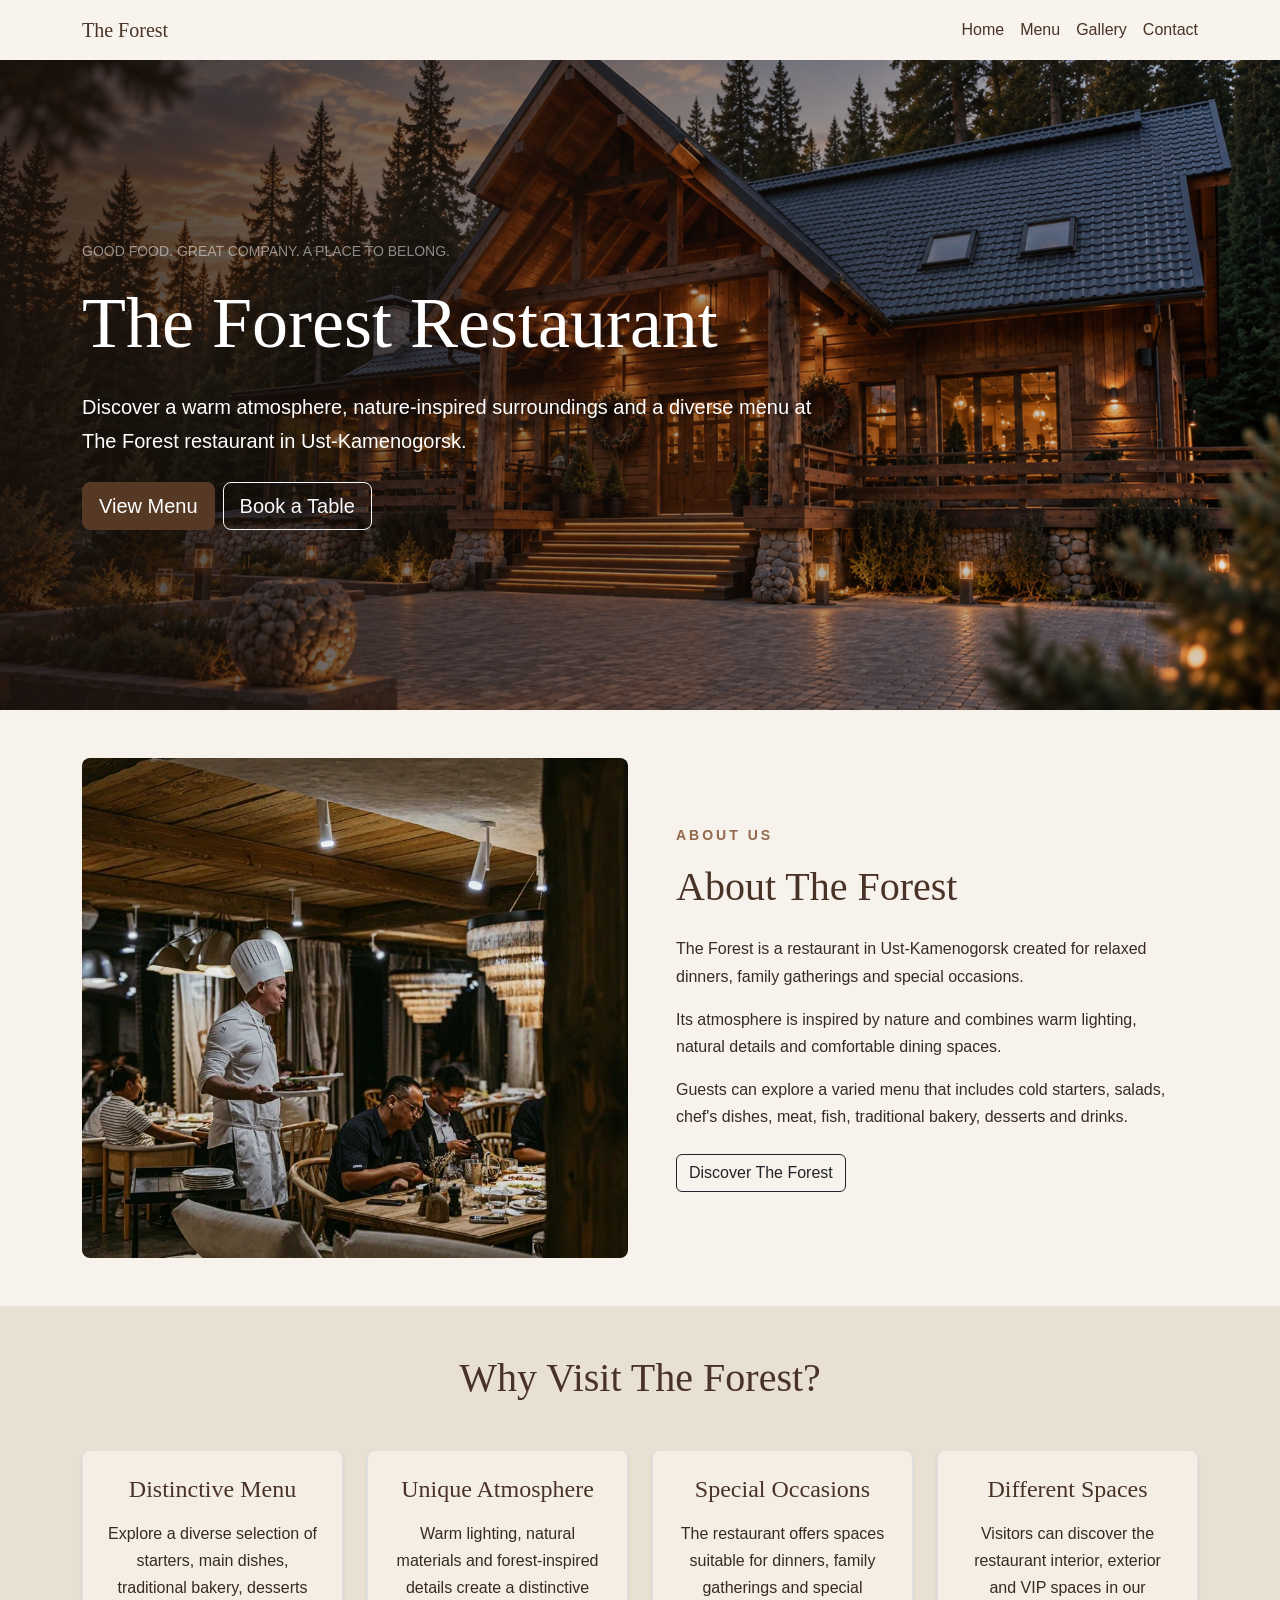
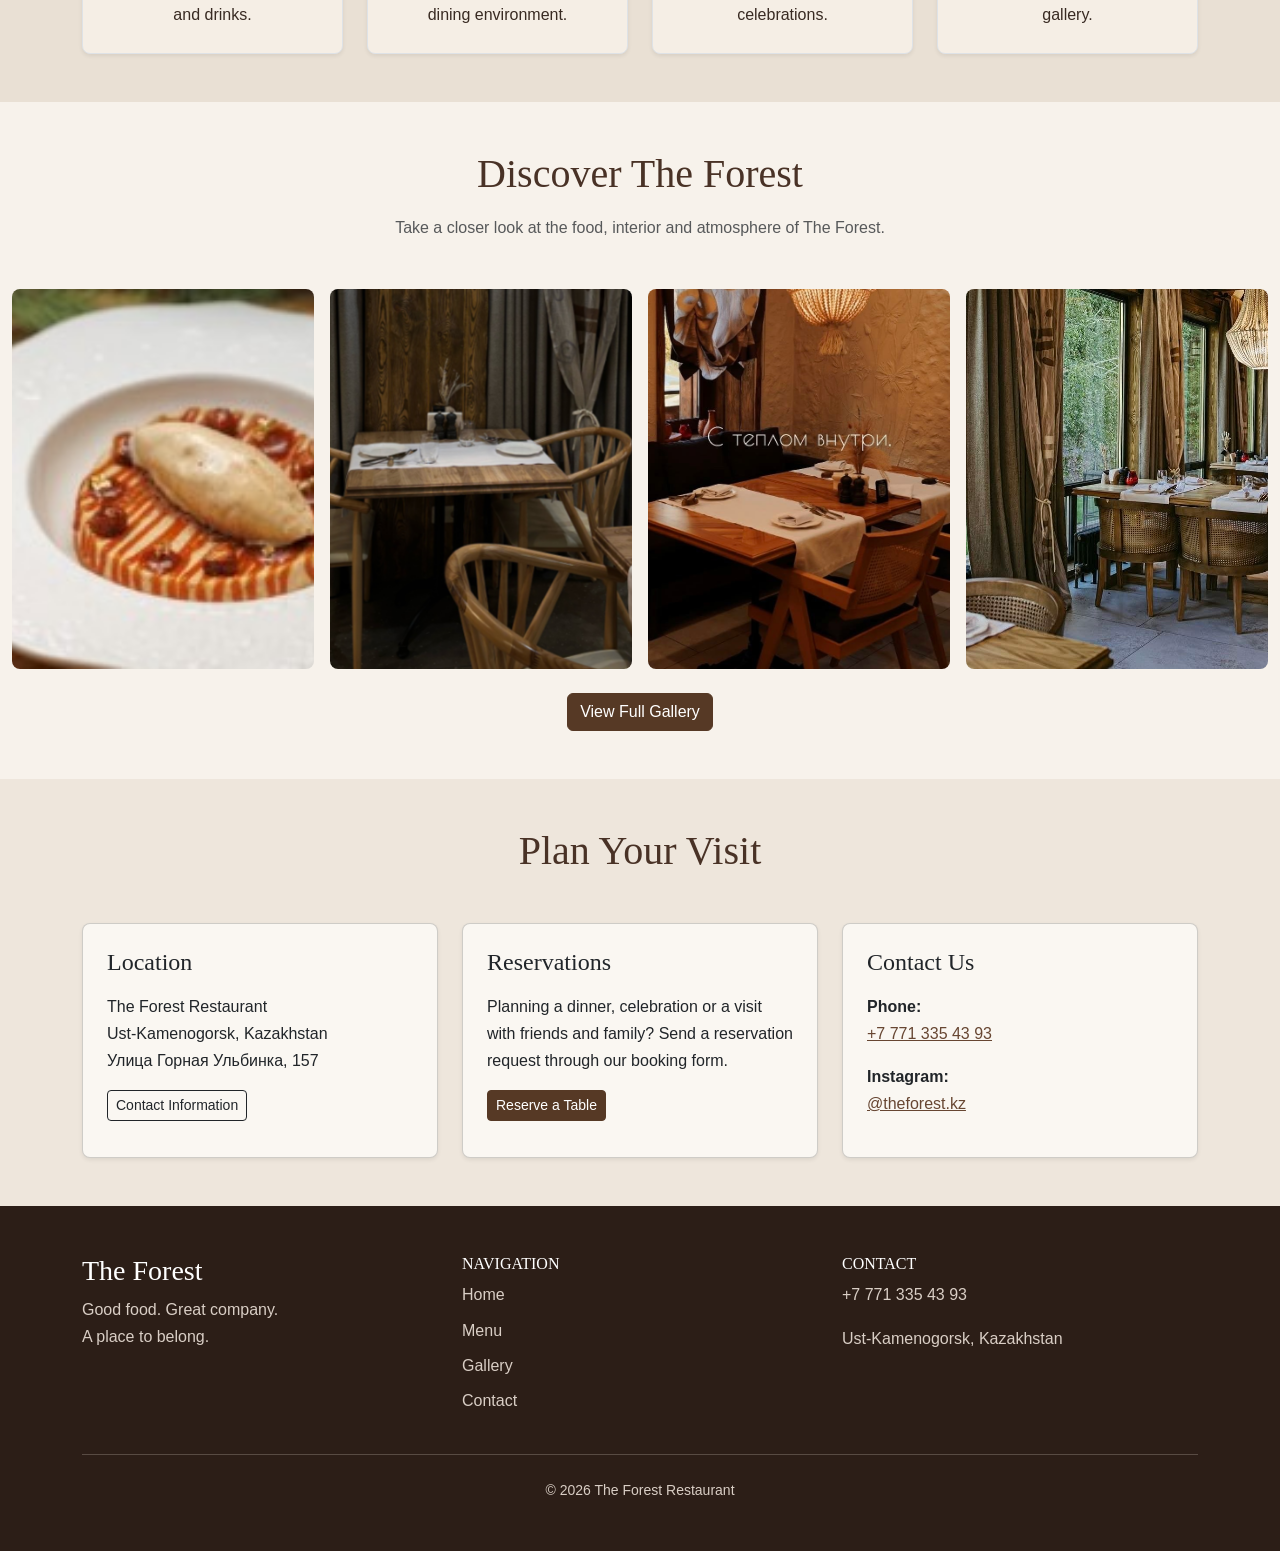
==== commit 075e18c6: "midterm" ====
--- a/index.html
+++ b/index.html
@@ -22,32 +22,24 @@
     <link rel="icon" href="images/your-logo.png" type="image/png">
 </head>
 
-<body>
-
-    <header>
-        <nav class="navbar navbar-expand-lg forest-navbar">
-  <div class="container">
-
-    <a class="navbar-brand" href="index.html">
-      The Forest
-    </a>
-
-    <button class="navbar-toggler" type="button"
-      data-bs-toggle="collapse"
-      data-bs-target="#navbarMenu">
-      <span class="navbar-toggler-icon"></span>
-    </button>
-
-    <div class="collapse navbar-collapse" id="navbarMenu">
-      <div class="navbar-nav ms-auto">
-        <a class="nav-link" href="index.html">Home</a>
-        <a class="nav-link" href="menu.html">Menu</a>
-        <a class="nav-link" href="gallery.html">Gallery</a>
-        <a class="nav-link" href="contact.html">Contact</a>
-      </div>
+<body id="top">
+
+    <header >
+<nav class="navbar forest-navbar">
+    <div class="container d-flex flex-wrap align-items-center justify-content-between gap-3">
+
+        <a class="navbar-brand" href="index.html">
+            The Forest
+        </a>
+
+        <div class="navbar-nav d-flex flex-row flex-wrap gap-3">
+            <a class="nav-link" href="index.html">Home</a>
+            <a class="nav-link" href="menu.html">Menu</a>
+            <a class="nav-link" href="gallery.html">Gallery</a>
+            <a class="nav-link" href="contact.html">Contact</a>
+        </div>
+
     </div>
-
-  </div>
 </nav>
     </header>
 
@@ -360,9 +352,6 @@
             </div>
         </section>
 
-    
-
-
     </main>
 
 
@@ -454,5 +443,8 @@
 
     </footer>
 
+<!---- <a href="#top" class="scroll-top">
+    UP
+    </a> ------->
 </body>
 </html>
--- a/style.css
+++ b/style.css
@@ -238,3 +238,51 @@
 }
 
 
+.hidden {
+    display: none;
+}
+
+.active {
+    font-weight: bold;
+}
+
+.selected {
+    border: 2px solid #795844;
+}
+
+.error {
+    color: #b42318;
+}
+
+.success {
+    color: #2f6b3b;
+}
+
+
+
+/*.scroll-top {
+    position: fixed;
+    bottom: 20px;
+    right: 20px;
+    width: 50px;
+    height: 50px;
+    background: #563925;
+    color: #fff;
+    padding: 10px 15px;
+    border-radius: 50%;
+    text-decoration: none;
+    font-weight: bold;
+    display: flex;
+    align-items: center;
+    justify-content: center;
+}
+
+.scroll-top:hover {
+    background: #3f2a20;
+    color: #fff;
+    width: 55px;
+    height: 55px;
+    transition: all 0.2s ease-in-out;
+}
+
+
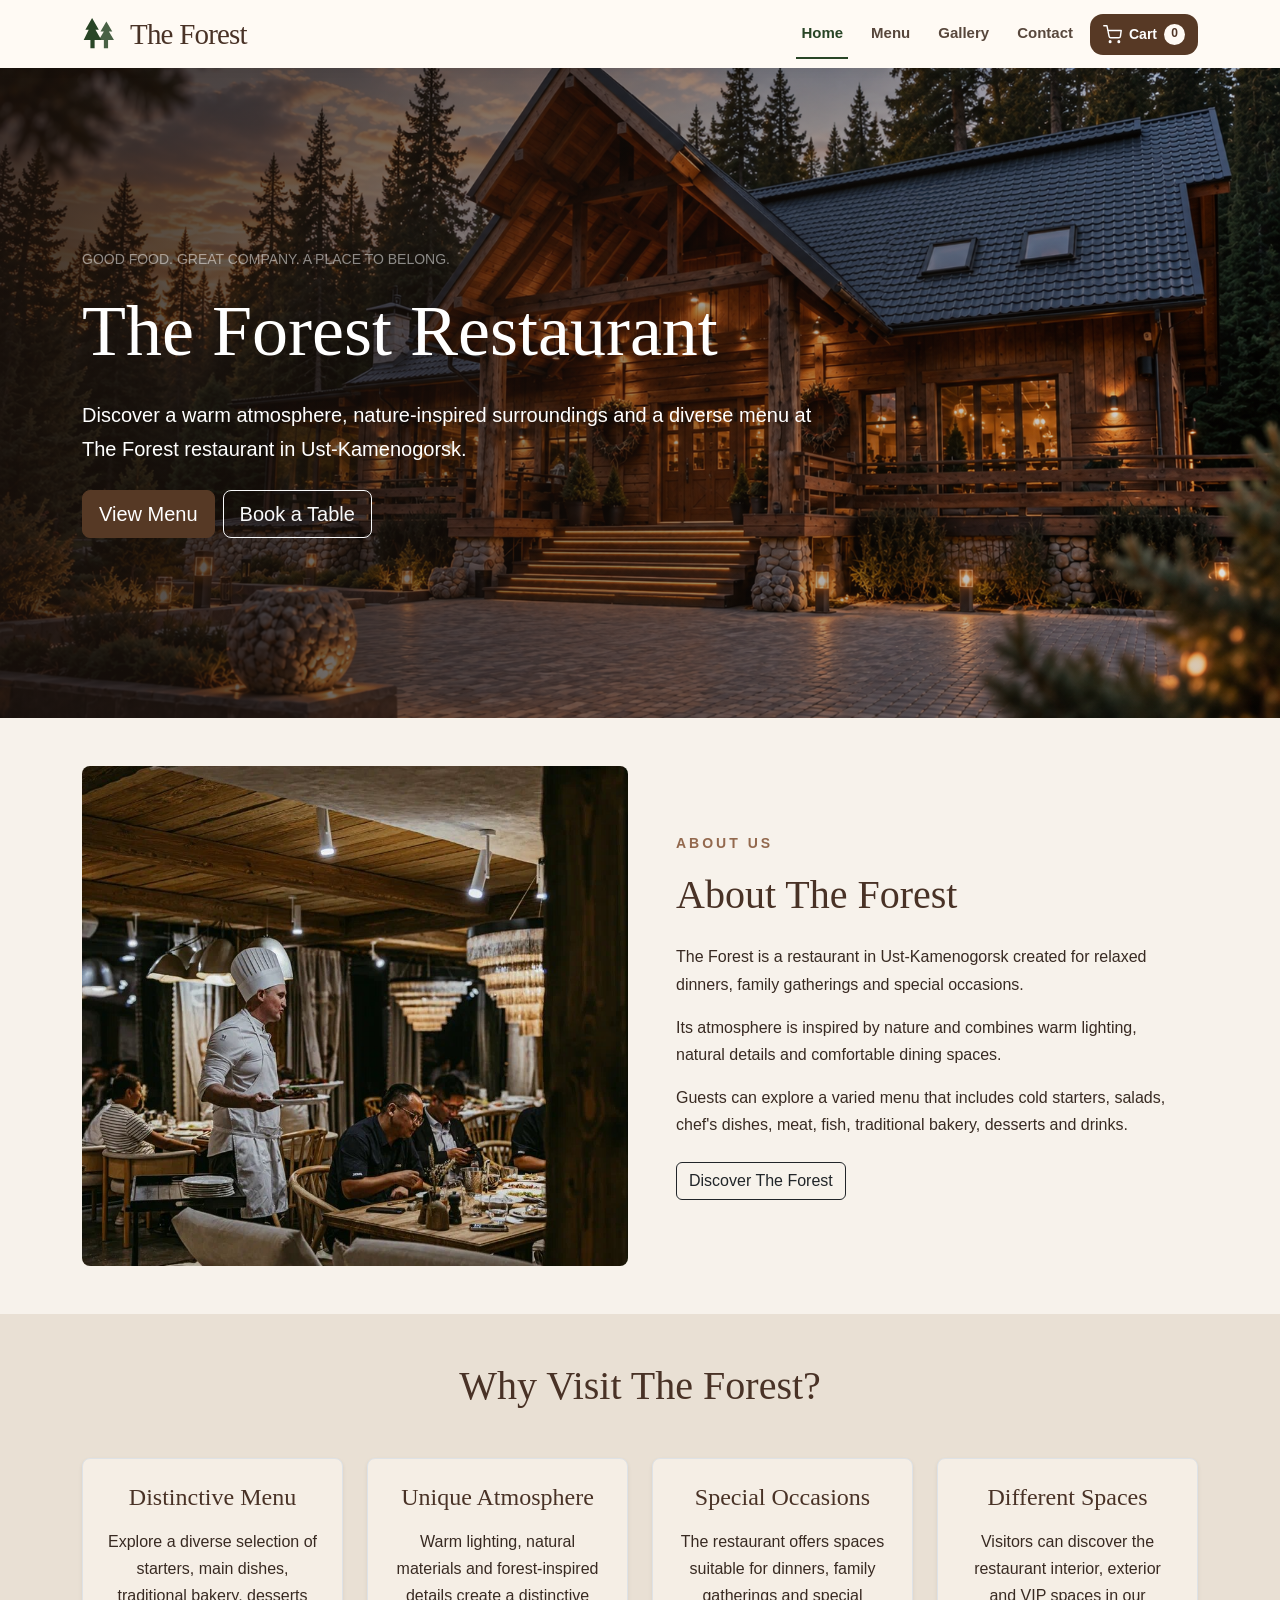
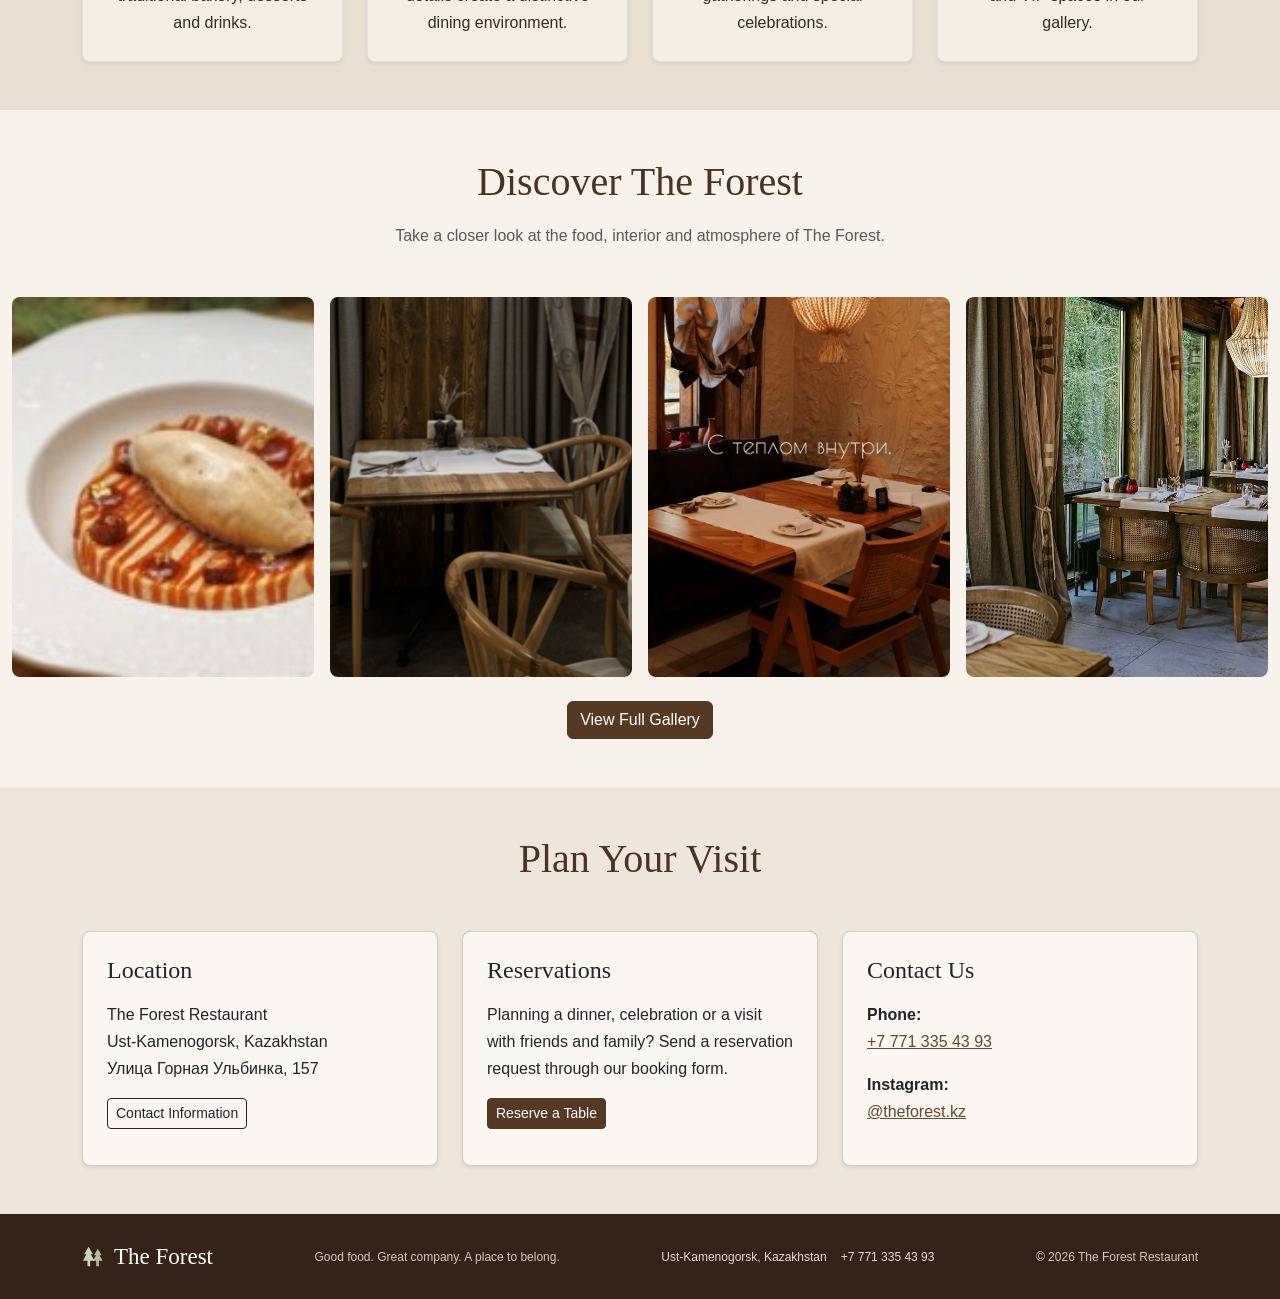
==== commit 713ba90f: "Final: polish restaurant website UI, cart, validation and responsive design" ====
--- a/index.html
+++ b/index.html
@@ -24,24 +24,97 @@
 
 <body id="top">
 
-    <header >
-<nav class="navbar forest-navbar">
-    <div class="container d-flex flex-wrap align-items-center justify-content-between gap-3">
-
-        <a class="navbar-brand" href="index.html">
-            The Forest
-        </a>
-
-        <div class="navbar-nav d-flex flex-row flex-wrap gap-3">
-            <a class="nav-link" href="index.html">Home</a>
-            <a class="nav-link" href="menu.html">Menu</a>
-            <a class="nav-link" href="gallery.html">Gallery</a>
-            <a class="nav-link" href="contact.html">Contact</a>
+
+<header class="site-header sticky-top">
+    <nav class="navbar navbar-expand-lg forest-navbar"
+         aria-label="Main navigation">
+
+        <div class="container">
+
+            <a class="navbar-brand forest-brand" href="index.html">
+                
+<svg class="forest-logo"
+     width="37" height="38"
+     viewBox="0 0 44 44"
+     fill="none"
+     aria-hidden="true">
+    <path d="M12 3 4 17h4L2 29h8v10h5V29h8l-7-12h4L12 3Z"
+          fill="currentColor"/>
+    <path d="m29 7-7 12h4l-6 10h6v10h5V29h7l-6-10h4L29 7Z"
+          fill="currentColor" opacity=".85"/>
+</svg>
+
+                <span>The Forest</span>
+            </a>
+
+            <div class="site-header-actions order-lg-3">
+
+                <a href="menu.html#forest-cart"
+                   class="btn header-cart"
+                   aria-label="Open shopping cart">
+
+                    
+<svg width="19" height="19"
+     viewBox="0 0 24 24"
+     fill="none"
+     stroke="currentColor"
+     stroke-width="1.8"
+     stroke-linecap="round"
+     stroke-linejoin="round"
+     aria-hidden="true">
+    <circle cx="9" cy="21" r="1"/>
+    <circle cx="20" cy="21" r="1"/>
+    <path d="M1 1h4l2.7 13.4a2 2 0 0 0 2 1.6H20a2 2 0 0 0 2-1.6l1-7.4H6"/>
+</svg>
+<span>Cart</span>
+
+
+                    <span id="cart-count" class="cart-count">
+                        0
+                    </span>
+                </a>
+
+                <button class="navbar-toggler"
+                        type="button"
+                        data-bs-toggle="collapse"
+                        data-bs-target="#forest-navigation"
+                        aria-controls="forest-navigation"
+                        aria-expanded="false"
+                        aria-label="Toggle navigation">
+
+                    <span class="navbar-toggler-icon"></span>
+                </button>
+
+            </div>
+
+            <div class="collapse navbar-collapse order-lg-2"
+                 id="forest-navigation">
+
+                <div class="navbar-nav ms-lg-auto">
+
+                    <a class="nav-link" href="index.html">
+                        Home
+                    </a>
+
+                    <a class="nav-link" href="menu.html">
+                        Menu
+                    </a>
+
+                    <a class="nav-link" href="gallery.html">
+                        Gallery
+                    </a>
+
+                    <a class="nav-link" href="contact.html">
+                        Contact
+                    </a>
+
+                </div>
+            </div>
+
         </div>
-
-    </div>
-</nav>
-    </header>
+    </nav>
+</header>
+
 
     <main>
 
@@ -92,6 +165,9 @@
                              class="img-fluid w-100 rounded-3 about-image"
                              alt="Dining area inside The Forest restaurant">
                     </div>
+
+                    
+
 
                     <div class="col-12 col-md-6">
                         <div class="p-3 p-lg-4">
@@ -355,96 +431,36 @@
     </main>
 
 
-       <footer class="py-5">
-
-        <div class="container">
-
-            <div class="row g-4 text-center text-md-start">
-
-                <!-- BRAND -->
-                <div class="col-12 col-md-4">
-
-                    <h2 class="fs-3 text-white">
-                        The Forest
-                    </h2>
-
-                    <p>
-                        Good food. Great company.<br>
-                        A place to belong.
-                    </p>
-
-                </div>
-
-                <!-- NAVIGATION -->
-                <div class="col-12 col-md-4">
-
-                    <h3 class="fs-6 text-uppercase text-white">
-                        Navigation
-                    </h3>
-
-                    <ul class="list-unstyled">
-
-                        <li class="mb-2">
-                            <a href="index.html">
-                                Home
-                            </a>
-                        </li>
-
-                        <li class="mb-2">
-                            <a href="menu.html">
-                                Menu
-                            </a>
-                        </li>
-
-                        <li class="mb-2">
-                            <a href="gallery.html">
-                                Gallery
-                            </a>
-                        </li>
-
-                        <li class="mb-2">
-                            <a href="contact.html">
-                                Contact
-                            </a>
-                        </li>
-
-                    </ul>
-
-                </div>
-
-                <!-- CONTACT -->
-                <div class="col-12 col-md-4">
-
-                    <h3 class="fs-6 text-uppercase text-white">
-                        Contact
-                    </h3>
-
-                    <p>
-                        <a href="tel:+77713354393">
-                            +7 771 335 43 93
-                        </a>
-                    </p>
-
-                    <p>
-                        Ust-Kamenogorsk, Kazakhstan
-                    </p>
-
-                </div>
-
-            </div>
-
-            <hr class="my-4">
-
-            <p class="text-center small mb-0">
-                &copy; 2026 The Forest Restaurant
-            </p>
-
+
+<footer class="forest-footer">
+    <div class="container footer-inner">
+
+        <div class="footer-brand">
+            <svg class="forest-logo" width="25" height="25" viewBox="0 0 44 44" fill="none" aria-hidden="true">
+                <path d="M12 3 4 17h4L2 29h8v10h5V29h8l-7-12h4L12 3Z" fill="currentColor"/>
+                <path d="m29 7-7 12h4l-6 10h6v10h5V29h7l-6-10h4L29 7Z" fill="currentColor" opacity=".85"/>
+            </svg>
+            <span>The Forest</span>
         </div>
 
-    </footer>
-
-<!---- <a href="#top" class="scroll-top">
-    UP
-    </a> ------->
+        <p class="footer-caption">
+            Good food. Great company. A place to belong.
+        </p>
+
+        <div class="footer-meta">
+            <span>Ust-Kamenogorsk, Kazakhstan</span>
+            <a href="tel:+77713354393">+7 771 335 43 93</a>
+        </div>
+
+        <p class="footer-copyright">
+            &copy; 2026 The Forest Restaurant
+        </p>
+
+    </div>
+</footer>
+
+<script src="https://code.jquery.com/jquery-3.7.1.min.js"></script>
+<script src="https://cdn.jsdelivr.net/npm/bootstrap@5.3.8/dist/js/bootstrap.bundle.min.js"></script>
+<script src="js/site.js"></script>
 </body>
 </html>
--- a/style.css
+++ b/style.css
@@ -1,5 +1,3 @@
-
-
 
 body {
     background: #f4efe7;
@@ -13,8 +11,6 @@
     color: #493226;
 }
 
-
-
 .navbar {
     background: #f8f4ed;
 }
@@ -26,8 +22,6 @@
 .nav-link:hover, .navbar-brand:hover {
     color: #795844;
 }
-
-
 
 .btn-forest {
     background: #563925;
@@ -41,85 +35,47 @@
     color: #fff;
 }
 
-
-
-.hero,
-.menu-hero,
-.gallery-hero,
-.contact-hero {
+.hero, .menu-hero, .gallery-hero, .contact-hero {
     background-size: cover;
     background-position: center;
 }
 
 .hero {
     min-height: 650px;
-    background-image:
-        linear-gradient(90deg,
-            rgba(26,17,12,.82),
-            rgba(26,17,12,.45),
-            rgba(26,17,12,.1)),
-        url("images/hero.png");
+    background-image: linear-gradient(90deg, rgba(26,17,12,.82), rgba(26,17,12,.45), rgba(26,17,12,.1)), url("images/hero.png");
 }
 
 .menu-hero {
     min-height: 570px;
-    background-image:
-        linear-gradient(90deg,
-            rgba(26,17,12,.84),
-            rgba(26,17,12,.45),
-            rgba(26,17,12,.1)),
-        url("images/menu-hero.png");
+    background-image: linear-gradient(90deg, rgba(26,17,12,.84), rgba(26,17,12,.45), rgba(26,17,12,.1)), url("images/menu-hero.png");
 }
 
 .gallery-hero {
     min-height: 570px;
-    background-image:
-        linear-gradient(90deg,
-            rgba(26,17,12,.82),
-            rgba(26,17,12,.42),
-            rgba(26,17,12,.1)),
-        url("images/gallery2.png");
+    background-image: linear-gradient(90deg, rgba(26,17,12,.82), rgba(26,17,12,.42), rgba(26,17,12,.1)), url("images/gallery2.png");
 }
 
 .contact-hero {
     min-height: 500px;
-    background-image:
-        linear-gradient(90deg,
-            rgba(26,17,12,.84),
-            rgba(26,17,12,.45),
-            rgba(26,17,12,.12)),
-        url("images/hero.png");
-}
-
-/* цвета колор секшн */
+    background-image: linear-gradient(90deg, rgba(26,17,12,.84), rgba(26,17,12,.45), rgba(26,17,12,.12)), url("images/hero.png");
+}
 
 .section-name {
     color: #93694e;
     letter-spacing: 3px;
 }
 
-.about,
-.gallery-preview,
-.gallery-section,
-.exterior-section,
-.contact-info,
-.menu-section {
+.about, .gallery-preview, .gallery-section, .exterior-section, .contact-info, .menu-section {
     background: #f7f2eb;
 }
 
-.why,
-.vip-section,
-.menu-categories,
-.reservation-section {
+.why, .vip-section, .menu-categories, .reservation-section {
     background: #e9e0d4;
 }
 
-.visit,
-.menu-section.menu-light {
+.visit, .menu-section.menu-light {
     background: #eee6dc;
 }
-
-/* сурет */
 
 .about-image {
     height: 500px;
@@ -151,26 +107,19 @@
     object-fit: cover;
 }
 
-/* карточка */
-
 .reason-card {
     background: #f5eee5;
     transition: transform .2s;
 }
 
-.gallery-card,
-.visit .card {
+.gallery-card, .visit .card {
     background: #faf7f2;
     transition: transform .2s;
 }
 
-.reason-card:hover,
-.gallery-card:hover,
-.visit .card:hover {
+.reason-card:hover, .gallery-card:hover, .visit .card:hover {
     transform: translateY(-4px);
 }
-
-/*тамак*/
 
 .menu-table {
     --bs-table-bg: #faf7f2;
@@ -183,33 +132,23 @@
     --bs-table-color: #fff;
 }
 
-.menu-table th:last-child,
-.menu-table td:last-child {
+.menu-table th:last-child, .menu-table td:last-child {
     width: 150px;
     text-align: right;
 }
 
-/* линк */
-
-.back-link,
-.contact-item a,
-.visit a:not(.btn) {
+.back-link, .contact-item a, .visit a:not(.btn) {
     color: #674632;
 }
-
-
 
 .reservation-form {
     background: #faf7f2;
 }
 
-.reservation-form .form-control:focus,
-.reservation-form .form-select:focus {
+.reservation-form .form-control:focus, .reservation-form .form-select:focus {
     border-color: #795844;
     box-shadow: 0 0 0 .15rem rgba(121,88,68,.15);
 }
-
-
 
 .final-section {
     min-height: 360px;
@@ -220,8 +159,6 @@
     max-width: 650px;
 }
 
-
-
 footer {
     background: #2c1e17;
     color: #d9cec5;
@@ -237,7 +174,6 @@
     text-decoration: underline;
 }
 
-
 .hidden {
     display: none;
 }
@@ -258,31 +194,1692 @@
     color: #2f6b3b;
 }
 
-
-
-/*.scroll-top {
-    position: fixed;
-    bottom: 20px;
-    right: 20px;
-    width: 50px;
-    height: 50px;
+:root {
+    --forest-paper: #fffdf9;
+    --forest-brown: #493226;
+    --forest-muted: #78675c;
+    --forest-line: #e9dfd3;
+    --forest-main: #493226;
+    --forest-dark: #35231a;
+    --forest-green: #294526;
+    --forest-cream: #fffaf4;
+    --forest-border: #e9dfd3;
+}
+
+html {
+    scroll-behavior: smooth;
+}
+
+.menu-page {
+    background: var(--forest-cream);
+    color: var(--forest-brown);
+    line-height: 1.55;
+}
+
+.menu-page main {
+    background: radial-gradient(ellipse at 0% 25%, rgba(229,218,201,.24), transparent 32%), radial-gradient(ellipse at 100% 90%, rgba(216,224,193,.2), transparent 38%), var(--forest-cream);
+}
+
+.menu-page h1, .menu-page h2, .menu-page h3 {
+    font-family: Georgia, "Times New Roman", serif;
+    color: var(--forest-brown);
+}
+
+.menu-page .site-header {
+    z-index: 1030;
+    box-shadow: 0 1px 12px rgba(34,24,19,.06);
+}
+
+.menu-page .forest-navbar {
+    padding: 8px 0;
+    background: rgba(255,251,245,.98);
+}
+
+.menu-page .forest-navbar .container {
+    gap: 12px;
+}
+
+.menu-page .forest-brand {
+    display: inline-flex;
+    align-items: center;
+    gap: 11px;
+    font-size: 29px;
+    font-weight: 500;
+    letter-spacing: -.8px;
+    color: var(--forest-brown);
+    margin: 0;
+    padding: 2px 0;
+}
+
+.menu-page .forest-brand .forest-logo {
+    flex-shrink: 0;
+    color: var(--forest-green);
+}
+
+.menu-page .forest-brand:hover {
+    color: var(--forest-brown);
+}
+
+.menu-page .navbar-nav {
+    gap: 18px;
+    align-items: center;
+}
+
+.menu-page .navbar-nav .nav-link {
+    font-size: 15px;
+    font-weight: 600;
+    padding: 14px 5px;
+    color: #58473c;
+    border-bottom: 2px solid transparent;
+}
+
+.menu-page .navbar-nav .nav-link:hover,
+.menu-page .navbar-nav .nav-link.active {
+    color: var(--forest-green);
+}
+
+.menu-page .navbar-nav .nav-link.active {
+    border-bottom-color: var(--forest-green);
+}
+
+.menu-page .site-header-actions {
+    display: flex;
+    align-items: center;
+    gap: 10px;
+    margin-left: auto;
+}
+
+.menu-page .header-cart {
+    display: inline-flex;
+    align-items: center;
+    justify-content: center;
+    gap: 7px;
+    min-height: 41px;
+    padding: 8px 13px;
+    border: 0;
+    border-radius: 13px;
+    color: #fff;
+    background: #573925;
+    font-weight: 600;
+    font-size: 14px;
+}
+
+.menu-page .header-cart:hover,
+.menu-page .header-cart:focus-visible {
+    background: #3f2a20;
+    color: #fff;
+}
+
+.menu-page .cart-count {
+    display: inline-flex;
+    align-items: center;
+    justify-content: center;
+    min-width: 21px;
+    height: 21px;
+    border-radius: 50%;
+    background: #fffaf4;
+    color: #503527;
+    font-size: 12px;
+}
+
+.menu-page .navbar-toggler {
+    border-color: #d7c8b8;
+    padding: 7px;
+}
+
+.menu-page .navbar-toggler:focus {
+    box-shadow: 0 0 0 .18rem rgba(41,69,38,.2);
+}
+
+.menu-page .menu-hero {
+    min-height: 225px;
+    display: flex;
+    align-items: center;
+    background-image: linear-gradient(90deg, rgba(21,19,14,.88) 0%, rgba(29,24,16,.64) 51%, rgba(21,19,14,.12) 100%), url("images/menu-hero.png");
+    background-position: center 49%;
+    background-size: cover;
+    padding: 36px 0 40px;
+}
+
+.menu-page .menu-hero-content {
+    color: #fff;
+}
+
+.menu-page .hero-eyebrow {
+    margin: 0 0 11px;
+    font-size: 11px;
+    font-weight: 700;
+    letter-spacing: 2.8px;
+    color: #ead5b8;
+}
+
+.menu-page .hero-eyebrow span {
+    margin: 0 11px;
+    color: #cfb68b;
+}
+
+.menu-page .menu-hero h1 {
+    color: #fff;
+    font-size: clamp(36px, 4vw, 55px);
+    font-weight: 500;
+    line-height: 1.12;
+    margin: 0 0 13px;
+}
+
+.menu-page .menu-hero p:last-child {
+    font-size: 15px;
+    max-width: 540px;
+    margin: 0;
+    color: #f3eae0;
+}
+
+.menu-page .menu-categories {
+    background: transparent;
+    padding: 42px 0 20px;
+}
+
+.menu-page .menu-intro {
+    margin-bottom: 26px;
+}
+
+.menu-page .section-name {
+    color: #866449;
+    font-size: 11px;
+    font-weight: 700;
+    letter-spacing: 3.5px;
+    margin: 0 0 8px;
+}
+
+.menu-page .menu-intro h2 {
+    font-size: clamp(32px, 3.1vw, 43px);
+    line-height: 1.14;
+    margin: 0 0 8px;
+}
+
+.menu-page .menu-intro-description {
+    color: var(--forest-muted);
+    font-size: 15px;
+    margin: 0;
+}
+
+.menu-page .menu-tools {
+    margin-bottom: 10px;
+}
+
+.menu-page .menu-search-wrap {
+    position: relative;
+}
+
+.menu-page .menu-search-icon {
+    position: absolute;
+    left: 16px;
+    top: 50%;
+    transform: translateY(-50%);
+    pointer-events: none;
+    color: #89776d;
+}
+
+.menu-page #menu-search,
+.menu-page #menu-sort {
+    min-height: 46px;
+    border: 1px solid #e3d9cc;
+    background-color: var(--forest-paper);
+    border-radius: 10px;
+    box-shadow: 0 2px 7px rgba(55,40,30,.035);
+    color: #4a392e;
+    font-size: 14px;
+}
+
+.menu-page #menu-search {
+    padding: 10px 16px 10px 49px;
+}
+
+.menu-page #menu-search::placeholder {
+    color: #968a80;
+}
+
+.menu-page #menu-sort {
+    padding: 10px 42px 10px 15px;
+}
+
+.menu-page #menu-search:focus,
+.menu-page #menu-sort:focus {
+    border-color: #889b76;
+    box-shadow: 0 0 0 .2rem rgba(41,69,38,.12);
+}
+
+.menu-page .search-feedback {
+    margin: 0;
+    min-height: 18px;
+    font-size: 13px;
+    color: var(--forest-muted);
+}
+
+.menu-page .menu-category-links {
+    display: flex;
+    flex-wrap: wrap;
+    align-items: center;
+    justify-content: center;
+    gap: 9px;
+    margin: 9px auto 0;
+    max-width: 1160px;
+}
+
+.menu-page .menu-category-link {
+    display: inline-flex;
+    align-items: center;
+    justify-content: center;
+    min-height: 38px;
+    padding: 8px 15px;
+    text-decoration: none;
+    background: transparent;
+    border: 1px solid #d6c8b6;
+    border-radius: 10px;
+    color: #614e41;
+    font-size: 13px;
+    font-weight: 600;
+    line-height: 1.25;
+}
+
+.menu-page .menu-category-link:hover,
+.menu-page .menu-category-link.is-active {
+    background: var(--forest-green);
+    border-color: var(--forest-green);
+    color: #fff;
+}
+
+.menu-page .menu-category-link.has-no-matches {
+    opacity: .42;
+}
+
+.menu-page .menu-section {
+    padding: 20px 0 26px;
+    background: transparent !important;
+    scroll-margin-top: 88px;
+}
+
+.menu-page .menu-section-heading {
+    display: flex;
+    justify-content: space-between;
+    align-items: baseline;
+    gap: 12px;
+    padding: 0 2px 12px;
+    margin: 8px 0 4px;
+    border-bottom: 1px solid rgba(90,66,50,.12);
+}
+
+.menu-page .category-heading {
+    font-size: clamp(26px, 2.6vw, 35px);
+    font-weight: 500;
+    margin: 0;
+    line-height: 1.25;
+}
+
+.menu-page .category-count {
+    white-space: nowrap;
+    font-size: 12px;
+    color: #89796d;
+}
+
+.menu-page .dish-grid {
+    margin-top: 5px;
+}
+
+.menu-page .dish-column {
+    display: flex;
+}
+
+.menu-page .dish-card {
+    display: flex;
+    flex-direction: column;
+    width: 100%;
+    height: 100%;
+    background: var(--forest-paper);
+    border: 1px solid var(--forest-line);
+    border-radius: 13px;
+    overflow: hidden;
+    box-shadow: 0 4px 13px rgba(61,46,35,.065);
+    transition: transform .2s ease, box-shadow .2s ease;
+}
+
+.menu-page .dish-card:hover {
+    transform: translateY(-3px);
+    box-shadow: 0 9px 22px rgba(61,46,35,.105);
+}
+
+.menu-page .dish-photo {
+    position: relative;
+    width: 100%;
+    height: 200px;
+    min-height: 200px;
+    flex: 0 0 200px;
+    aspect-ratio: auto;
+    overflow: hidden;
+    background: #e6e0d4;
+}
+
+.menu-page .dish-photo img {
+    position: absolute;
+    inset: 0;
+    display: block;
+    width: 100%;
+    height: 100%;
+    object-fit: cover;
+    object-position: center;
+}
+
+.menu-page .dish-photo-fallback {
+    position: absolute;
+    inset: 0;
+    display: flex;
+    align-items: center;
+    justify-content: center;
+    color: #8b8279;
+    font-size: 13px;
+    background: linear-gradient(135deg, #e8e0d4, #f5eee3);
+}
+
+.menu-page .dish-information {
+    display: flex;
+    flex-direction: column;
+    flex: 1;
+    gap: 12px;
+    padding: 15px 17px;
+}
+
+.menu-page .dish-name {
+    flex: 0 0 auto;
+    font-size: 17px;
+    font-weight: 500;
+    line-height: 1.4;
+    margin: 0;
+    overflow-wrap: anywhere;
+}
+
+.menu-page .dish-bottom {
+    display: flex;
+    align-items: center;
+    justify-content: space-between;
+    gap: 12px;
+    margin-top: auto;
+}
+
+.menu-page .dish-price {
+    font-weight: 700;
+    font-size: 16px;
+    white-space: nowrap;
+}
+
+.menu-page .add-to-cart {
     background: #563925;
     color: #fff;
-    padding: 10px 15px;
-    border-radius: 50%;
+    border-radius: 8px;
+    padding: 8px 12px;
+    white-space: nowrap;
+    font-size: 12px;
+    border: 1px solid #563925;
+    font-weight: 600;
+}
+
+.menu-page .add-to-cart:hover,
+.menu-page .add-to-cart:focus-visible {
+    background: #2c4929;
+    border-color: #2c4929;
+    color: #fff;
+}
+
+.menu-page .dish-feedback {
+    margin: -4px 0 0;
+    color: #3b6d38;
+    font-size: 12px;
+}
+
+.menu-page .dish-feedback:empty {
+    display: none;
+}
+
+.menu-page .menu-table {
+    margin-top: 16px;
+}
+
+.forest-cart-panel {
+    --bs-offcanvas-width: min(420px, 100vw);
+    background: #fffaf4;
+    color: #493226;
+}
+
+.forest-cart-panel .offcanvas-header {
+    border-bottom: 1px solid #ede2d5;
+    padding: 24px 24px 19px;
+}
+
+.forest-cart-panel .offcanvas-title {
+    font-family: Georgia, serif;
+    font-size: 31px;
+}
+
+.forest-cart-panel .cart-eyebrow {
+    font-size: 10px;
+    letter-spacing: 2.6px;
+    margin: 0 0 4px;
+    color: #92745b;
+}
+
+.forest-cart-panel .offcanvas-body {
+    padding: 20px 24px;
+}
+
+.forest-cart-panel .cart-item {
+    display: flex;
+    align-items: start;
+    gap: 12px;
+    padding: 14px 0;
+    border-bottom: 1px solid #e9ded1;
+}
+
+.forest-cart-panel .cart-item-photo {
+    width: 75px;
+    height: 67px;
+    object-fit: cover;
+    border-radius: 8px;
+    background: #ede5d9;
+    flex-shrink: 0;
+}
+
+.forest-cart-panel .cart-item-details {
+    flex: 1;
+    min-width: 0;
+}
+
+.forest-cart-panel .cart-item-title {
+    font-family: Georgia, serif;
+    font-size: 16px;
+    line-height: 1.25;
+    margin: 0 0 6px;
+}
+
+.forest-cart-panel .cart-item-price {
+    margin: 0 0 10px;
+    font-size: 14px;
+    font-weight: 700;
+}
+
+.forest-cart-panel .cart-item-actions {
+    display: flex;
+    align-items: center;
+    gap: 10px;
+    flex-wrap: wrap;
+}
+
+.forest-cart-panel .cart-quantity-button {
+    border: 1px solid #d9c8b7;
+    border-radius: 7px;
+    min-width: 29px;
+    min-height: 29px;
+    background: #fff;
+    color: #493226;
+    font-size: 13px;
+}
+
+.forest-cart-panel .cart-quantity-button[data-action="remove"] {
+    padding: 4px 8px;
+    margin-left: 3px;
+    color: #9d5147;
+}
+
+.forest-cart-panel .cart-item-quantity {
+    font-size: 14px;
+    font-weight: 700;
+}
+
+.forest-cart-panel .cart-summary {
+    border-top: 1px solid #ded3c5;
+    padding-top: 15px;
+}
+
+.forest-cart-panel .cart-total-row {
+    display: flex;
+    justify-content: space-between;
+    gap: 12px;
+    margin: 0 0 9px;
+    font-size: 14px;
+}
+
+.forest-cart-panel .cart-total-strong {
+    font-family: Georgia, serif;
+    font-size: 21px;
+    font-weight: 700;
+    margin-top: 15px;
+}
+
+.forest-cart-panel .btn-forest {
+    border-radius: 9px;
+    padding: 11px 13px;
+}
+
+.forest-cart-panel .cart-notice {
+    color: #356c3a;
+    font-size: 13px;
+    margin: 10px 0 0;
+    min-height: 8px;
+}
+
+.forest-cart-panel .cart-empty {
+    text-align: center;
+    padding: 65px 0;
+    color: #796a5d;
+}
+
+.forest-cart-panel .cart-empty-icon {
+    color: #57734f;
+    font-size: 28px;
+}
+
+.forest-cart-panel .cart-empty h3 {
+    font-size: 23px;
+    margin-top: 8px;
+}
+
+.forest-cart-panel .cart-empty p {
+    font-size: 14px;
+}
+
+.forest-cart-panel .clear-cart-button {
+    background: none;
+    border: 0;
+    padding: 14px 0;
+    text-decoration: underline;
+    color: #a24640;
+    font-size: 13px;
+}
+
+.menu-page .forest-footer {
+    background: #35231a;
+    color: #e8dbce;
+    padding: 23px 0;
+}
+
+.menu-page .footer-inner {
+    display: flex;
+    flex-wrap: wrap;
+    gap: 15px 24px;
+    align-items: center;
+    justify-content: space-between;
+}
+
+.menu-page .footer-brand {
+    display: flex;
+    align-items: center;
+    gap: 8px;
+    font: 23px Georgia, serif;
+    color: #fff;
+}
+
+.menu-page .footer-brand svg {
+    height: 24px;
+    width: 24px;
+    color: #cbd6b3;
+}
+
+.menu-page .footer-caption,
+.menu-page .footer-copyright {
+    margin: 0;
+    font-size: 12px;
+    color: #d6c7b9;
+}
+
+.menu-page .footer-meta {
+    display: flex;
+    gap: 14px;
+    flex-wrap: wrap;
+    font-size: 12px;
+}
+
+.menu-page .footer-meta a {
+    color: inherit;
+}
+
+@media (max-width: 991.98px) {
+    .menu-page .navbar-collapse {
+        order: 4;
+        flex-basis: 100%;
+    }
+
+    .menu-page .navbar-nav {
+        align-items: stretch;
+        gap: 0;
+        padding: 9px 0 2px;
+    }
+
+    .menu-page .navbar-nav .nav-link {
+        padding: 9px 8px;
+        border-bottom: 0;
+    }
+
+    .menu-page .navbar-nav .nav-link.active {
+        background: #eef1e7;
+        border-radius: 7px;
+    }
+
+    .menu-page .menu-hero {
+        min-height: 205px;
+    }
+
+    .menu-page .menu-category-links {
+        gap: 8px;
+    }
+
+    .menu-page .forest-footer .footer-inner {
+        justify-content: center;
+        text-align: center;
+    }
+}
+
+@media (max-width: 575.98px) {
+    .menu-page .forest-brand {
+        font-size: 24px;
+        gap: 7px;
+    }
+
+    .menu-page .forest-brand .forest-logo {
+        width: 28px;
+        height: 29px;
+    }
+
+    .menu-page .header-cart {
+        gap: 5px;
+        padding: 7px 9px;
+        font-size: 12px;
+    }
+
+    .menu-page .header-cart svg {
+        width: 15px;
+    }
+
+    .menu-page .menu-hero {
+        min-height: 192px;
+        padding: 30px 0;
+    }
+
+    .menu-page .menu-hero h1 {
+        font-size: 36px;
+    }
+
+    .menu-page .menu-categories {
+        padding-top: 30px;
+    }
+
+    .menu-page .menu-category-links {
+        justify-content: flex-start;
+    }
+
+    .menu-page .menu-category-link {
+        font-size: 12px;
+        padding: 7px 10px;
+    }
+
+    .menu-page .menu-section {
+        padding: 12px 0 22px;
+    }
+
+    .menu-page .dish-photo {
+        height: 190px;
+        min-height: 190px;
+        flex-basis: 190px;
+    }
+
+    .menu-page .dish-name {
+        font-size: 17px;
+    }
+
+    .forest-cart-panel .offcanvas-body {
+        padding: 17px;
+    }
+}
+
+@media (prefers-reduced-motion: reduce) {
+    html {
+        scroll-behavior: auto;
+    }
+
+    .menu-page *,
+    .forest-cart-panel * {
+        transition-duration: .01ms !important;
+    }
+}
+
+html,
+body.menu-page {
+    min-height: 100%;
+}
+
+body.menu-page {
+    min-height: 100vh;
+    display: flex;
+    flex-direction: column;
+}
+
+body.menu-page > main {
+    width: 100%;
+    flex: 1 0 auto;
+}
+
+body.menu-page > footer {
+    flex-shrink: 0;
+    margin-top: auto;
+}
+
+.site-header {
+    position: sticky;
+    top: 0;
+    z-index: 1030;
+    background: var(--forest-cream);
+    box-shadow: 0 1px 12px rgba(34, 24, 19, .06);
+}
+
+.site-header .forest-navbar {
+    background: #fffaf4;
+    padding: 8px 0;
+}
+
+.site-header .forest-navbar .container {
+    gap: 12px;
+}
+
+.site-header .forest-brand {
+    display: inline-flex;
+    align-items: center;
+    gap: 11px;
+    margin: 0;
+    padding: 2px 0;
+    font-family: Georgia, "Times New Roman", serif;
+    font-size: 29px;
+    font-weight: 500;
+    letter-spacing: -.8px;
+    color: var(--forest-main);
     text-decoration: none;
-    font-weight: bold;
-    display: flex;
+    line-height: 1.2;
+}
+
+.site-header .forest-brand:hover {
+    color: var(--forest-main);
+}
+
+.site-header .forest-logo {
+    flex-shrink: 0;
+    color: var(--forest-green);
+}
+
+.site-header span.forest-logo {
+    font-size: 26px;
+    line-height: 1;
+}
+
+.site-header .forest-brand .forest-logo {
+    width: 37px;
+    height: 38px;
+    flex-shrink: 0;
+}
+
+.site-header .navbar-nav {
+    display: flex;
+    align-items: center;
+    gap: 18px;
+}
+
+.site-header .navbar-nav .nav-link {
+    font-family: Arial, Helvetica, sans-serif;
+    font-size: 15px;
+    font-weight: 600;
+    padding: 14px 5px;
+    color: #58473c;
+    border-bottom: 2px solid transparent;
+    transition: color .2s, border-color .2s;
+    line-height: 1.3;
+}
+
+.site-header .navbar-nav .nav-link:hover {
+    color: var(--forest-green);
+}
+
+.site-header .navbar-nav .nav-link.active {
+    color: var(--forest-green);
+    border-bottom-color: var(--forest-green);
+}
+
+.site-header .site-header-actions {
+    display: flex;
+    align-items: center;
+    gap: 10px;
+    margin-left: auto;
+}
+
+.site-header .header-cart {
+    display: inline-flex;
     align-items: center;
     justify-content: center;
-}
-
-.scroll-top:hover {
+    gap: 7px;
+    min-height: 41px;
+    padding: 8px 13px;
+    background: #573925;
+    border: 0;
+    border-radius: 13px;
+    color: #fff;
+    font-family: Arial, Helvetica, sans-serif;
+    font-size: 14px;
+    font-weight: 600;
+    text-decoration: none;
+    transition: background .2s;
+    line-height: 1.3;
+}
+
+.site-header .header-cart:hover,
+.site-header .header-cart:focus-visible {
     background: #3f2a20;
     color: #fff;
-    width: 55px;
-    height: 55px;
-    transition: all 0.2s ease-in-out;
-}
-
-
+}
+
+.site-header .cart-count {
+    display: inline-flex;
+    align-items: center;
+    justify-content: center;
+    min-width: 21px;
+    height: 21px;
+    padding: 0 4px;
+    background: var(--forest-cream);
+    border-radius: 50%;
+    color: #503527;
+    font-size: 12px;
+    font-weight: 700;
+}
+
+.site-header .navbar-toggler {
+    border: 1px solid #d7c8b8;
+    border-radius: 8px;
+    padding: 7px;
+}
+
+.site-header .navbar-toggler:focus {
+    box-shadow: 0 0 0 .18rem rgba(41, 69, 38, .2);
+}
+
+.forest-footer {
+    background: var(--forest-dark);
+    color: #e8dbce;
+    padding: 23px 0;
+}
+
+.forest-footer .footer-inner {
+    display: flex;
+    flex-wrap: wrap;
+    align-items: center;
+    justify-content: space-between;
+    gap: 15px 24px;
+}
+
+.forest-footer .footer-brand {
+    display: flex;
+    align-items: center;
+    gap: 8px;
+    font-family: Georgia, "Times New Roman", serif;
+    font-size: 23px;
+    font-weight: 400;
+    color: #fff;
+}
+
+.forest-footer .footer-brand .forest-logo {
+    width: 24px;
+    height: 24px;
+    color: #cbd6b3;
+}
+
+.forest-footer .footer-brand svg {
+    color: #cbd6b3;
+}
+
+.forest-footer .footer-caption,
+.forest-footer .footer-copyright {
+    margin: 0;
+    font-family: Arial, Helvetica, sans-serif;
+    font-size: 12px;
+    line-height: 1.5;
+    color: #d6c7b9;
+}
+
+.forest-footer .footer-meta {
+    display: flex;
+    flex-wrap: wrap;
+    align-items: center;
+    gap: 14px;
+    font-family: Arial, Helvetica, sans-serif;
+    font-size: 12px;
+    line-height: 1.5;
+    color: #e8dbce;
+}
+
+.forest-footer .footer-meta a {
+    color: inherit;
+    text-decoration: none;
+    transition: color .2s;
+}
+
+.forest-footer .footer-meta a:hover {
+    color: #fff;
+    text-decoration: underline;
+}
+
+body {
+    min-height: 100vh;
+    display: flex;
+    flex-direction: column;
+}
+
+body > main {
+    flex: 1 0 auto;
+    width: 100%;
+}
+
+body > footer {
+    flex-shrink: 0;
+    margin-top: auto;
+}
+
+@media (max-width: 991.98px) {
+    .site-header .navbar-collapse {
+        order: 4;
+        flex-basis: 100%;
+    }
+
+    .site-header .navbar-nav {
+        align-items: stretch;
+        gap: 0;
+        padding: 9px 0 2px;
+    }
+
+    .site-header .navbar-nav .nav-link {
+        padding: 10px;
+        border-bottom: 0;
+    }
+
+    .site-header .navbar-nav .nav-link.active {
+        background: #eef1e7;
+        border-radius: 7px;
+    }
+
+    .forest-footer .footer-inner {
+        justify-content: center;
+        text-align: center;
+    }
+
+    .forest-footer .footer-meta {
+        justify-content: center;
+    }
+}
+
+@media (max-width: 575.98px) {
+    .site-header .forest-brand {
+        font-size: 24px;
+        gap: 7px;
+    }
+
+    .site-header .forest-brand svg {
+        width: 28px;
+        height: 29px;
+    }
+
+    .site-header .header-cart {
+        gap: 5px;
+        min-height: 38px;
+        padding: 7px 10px;
+        font-size: 12px;
+    }
+
+    .site-header .header-cart svg {
+        width: 16px;
+        height: 16px;
+    }
+
+    .site-header .cart-count {
+        min-width: 19px;
+        height: 19px;
+        font-size: 11px;
+    }
+
+    .forest-footer {
+        padding: 25px 15px;
+    }
+
+    .forest-footer .footer-inner {
+        flex-direction: column;
+        gap: 12px;
+    }
+
+    .forest-footer .footer-brand {
+        font-size: 22px;
+    }
+
+    .forest-footer .footer-caption,
+    .forest-footer .footer-copyright,
+    .forest-footer .footer-meta {
+        font-size: 12px;
+    }
+}
+
+.menu-page .site-header,
+.menu-page .forest-navbar {
+    background-color: var(--forest-cream);
+}
+
+.menu-page .menu-category-link {
+    transition: background .2s, color .2s;
+}
+
+.site-header a:focus-visible,
+.site-header button:focus-visible,
+.forest-footer a:focus-visible {
+    outline: 2px solid #53734a;
+    outline-offset: 3px;
+}
+
+@media (prefers-reduced-motion: reduce) {
+    .site-header *,
+    .forest-footer * {
+        transition-duration: .01ms !important;
+    }
+}
+
+.site-header .forest-navbar,
+.menu-page .site-header .forest-navbar {
+    background: #fffaf4;
+    padding: 8px 0;
+}
+
+.site-header .forest-brand,
+.menu-page .site-header .forest-brand {
+    display: inline-flex;
+    align-items: center;
+    gap: 11px;
+    font-size: 29px;
+    font-weight: 500;
+    letter-spacing: -0.8px;
+    margin: 0;
+    padding: 2px 0;
+}
+
+.site-header .navbar-nav,
+.menu-page .site-header .navbar-nav {
+    gap: 18px;
+}
+
+.site-header .navbar-nav .nav-link,
+.menu-page .site-header .navbar-nav .nav-link {
+    font-size: 15px;
+    font-weight: 600;
+    padding: 14px 5px;
+}
+
+@media (max-width: 991.98px) {
+    .site-header .navbar-nav,
+    .menu-page .site-header .navbar-nav {
+        gap: 0;
+    }
+
+    .site-header .navbar-nav .nav-link,
+    .menu-page .site-header .navbar-nav .nav-link {
+        padding: 10px;
+    }
+}
+
+@media (min-width: 992px) {
+    .site-header .forest-navbar,
+    .menu-page .site-header .forest-navbar {
+        height: 68px;
+        min-height: 68px;
+        padding: 0;
+    }
+
+    .site-header .forest-navbar > .container,
+    .menu-page .site-header .forest-navbar > .container {
+        height: 100%;
+    }
+}
+
+.contact-page .contact-main {
+    background: #faf6ef;
+    color: #493226;
+}
+
+.contact-page .contact-hero-redesign {
+    min-height: 225px;
+    padding: 42px 0;
+    display: flex;
+    align-items: center;
+    background-image: linear-gradient(90deg, rgba(24,18,13,.88) 0%, rgba(28,21,16,.60) 47%, rgba(28,21,16,.08) 100%), url("images/hero.png");
+    background-size: cover;
+    background-position: center 51%;
+}
+
+.contact-page .contact-hero-label {
+    color: #f4dbb8;
+    font-size: 11px;
+    font-weight: 700;
+    letter-spacing: 3px;
+    margin-bottom: 14px;
+}
+
+.contact-page .contact-hero-redesign h1 {
+    font-family: Georgia, "Times New Roman", serif;
+    color: white;
+    font-size: clamp(38px, 4.1vw, 56px);
+    font-weight: 500;
+    line-height: 1.1;
+    margin-bottom: 13px;
+}
+
+.contact-page .contact-hero-description {
+    color: #f5ece4;
+    font-size: 15px;
+    line-height: 1.6;
+    margin: 0;
+}
+
+.contact-page .contact-reservation-layout {
+    background: radial-gradient(ellipse at 12% 5%, rgba(233,220,200,.5), transparent 50%), radial-gradient(ellipse at 100% 90%, rgba(215,224,198,.35), transparent 45%), #faf6ef;
+    padding: 34px 0;
+    scroll-margin-top: 80px;
+}
+
+.contact-page .contact-panel {
+    background: #fffaf4;
+    border: 1px solid #ebdfd2;
+    border-radius: 16px;
+    box-shadow: 0 5px 20px rgba(61,43,30,.075);
+}
+
+.contact-page .reservation-panel {
+    padding: 28px 32px;
+}
+
+.contact-page .reservation-panel-heading {
+    text-align: center;
+    margin-bottom: 24px;
+}
+
+.contact-page .contact-eyebrow {
+    color: #38542f;
+    font-size: 11px;
+    font-weight: 700;
+    letter-spacing: 2.9px;
+    margin-bottom: 9px;
+}
+
+.contact-page .reservation-panel-heading h2 {
+    font-size: clamp(30px, 3vw, 39px);
+    font-weight: 500;
+    line-height: 1.2;
+    color: #493226;
+    margin-bottom: 9px;
+}
+
+.contact-page .reservation-panel-heading > p:last-child {
+    color: #756359;
+    font-size: 14px;
+    line-height: 1.5;
+    margin: 0;
+}
+
+.contact-page .contact-reservation-form {
+    background: transparent;
+}
+
+.contact-page .contact-reservation-form .form-label {
+    display: block;
+    color: #493226;
+    font-size: 14px;
+    font-weight: 600;
+    margin-bottom: 7px;
+}
+
+.contact-page .required-star {
+    color: #b34b3e;
+}
+
+.contact-page .contact-reservation-form .form-control,
+.contact-page .contact-reservation-form .form-select {
+    min-height: 42px;
+    border: 1px solid #dedbd7;
+    border-radius: 8px;
+    background: #fff;
+    color: #493226;
+    font-size: 14px;
+    padding: 9px 12px;
+    box-shadow: none;
+}
+
+.contact-page .contact-reservation-form .form-control::placeholder {
+    color: #99918a;
+}
+
+.contact-page .contact-reservation-form .form-control:focus,
+.contact-page .contact-reservation-form .form-select:focus {
+    border-color: #5b7b51;
+    box-shadow: 0 0 0 3px rgba(67,105,60,.12);
+}
+
+.contact-page .contact-reservation-form textarea.form-control {
+    min-height: 86px;
+    resize: vertical;
+}
+
+.contact-page .contact-reservation-form .is-invalid {
+    border-color: #b42318;
+}
+
+.contact-page .contact-reservation-form .invalid-feedback {
+    color: #b42318;
+    font-size: 12px;
+}
+
+.contact-page .message-counter {
+    text-align: right;
+    color: #8b8178;
+    font-size: 11px;
+    margin-top: 5px;
+}
+
+.contact-page .reservation-submit-btn {
+    width: 100%;
+    min-height: 45px;
+    display: flex;
+    align-items: center;
+    justify-content: center;
+    gap: 10px;
+    background: #563925;
+    border: 1px solid #563925;
+    border-radius: 9px;
+    color: white;
+    font-size: 15px;
+    font-weight: 600;
+    transition: background .2s, transform .2s;
+}
+
+.contact-page .reservation-submit-btn:hover {
+    background: #36502e;
+    border-color: #36502e;
+    color: white;
+    transform: translateY(-1px);
+}
+
+.contact-page .reservation-result:empty {
+    display: none;
+}
+
+.contact-page .reservation-result {
+    font-size: 13px;
+    line-height: 1.6;
+}
+
+.contact-page .contact-sidebar {
+    display: flex;
+    flex-direction: column;
+    gap: 18px;
+}
+
+.contact-page .preorder-panel,
+.contact-page .contact-details-panel {
+    padding: 22px 23px;
+}
+
+.contact-page .sidebar-heading {
+    display: flex;
+    align-items: center;
+    justify-content: space-between;
+    gap: 12px;
+}
+
+.contact-page .sidebar-title {
+    display: flex;
+    align-items: center;
+    gap: 12px;
+    min-width: 0;
+}
+
+.contact-page .sidebar-title svg {
+    color: #38542f;
+    flex-shrink: 0;
+}
+
+.contact-page .sidebar-title h2 {
+    font-size: clamp(21px, 2vw, 25px);
+    font-weight: 500;
+    line-height: 1.2;
+    margin: 0;
+    color: #493226;
+}
+
+.contact-page .edit-order-link {
+    color: #38542f;
+    font-size: 12px;
+    text-decoration: underline;
+    white-space: nowrap;
+}
+
+.contact-page .edit-order-link:hover {
+    color: #172f1a;
+}
+
+.contact-page .sidebar-description {
+    margin: 7px 0 14px 37px;
+    color: #76665a;
+    font-size: 13px;
+}
+
+.contact-page .preorder-items {
+    border-top: 1px solid #e9e0d5;
+}
+
+.contact-page .preorder-item {
+    display: flex;
+    align-items: center;
+    gap: 12px;
+    padding: 12px 0;
+    border-bottom: 1px solid #e9e0d5;
+}
+
+.contact-page .preorder-thumbnail {
+    width: 75px;
+    height: 62px;
+    flex: 0 0 75px;
+    object-fit: cover;
+    border-radius: 9px;
+    background: #e9e2d5;
+}
+
+.contact-page .preorder-thumbnail-fallback {
+    display: grid;
+    place-items: center;
+    color: #647a54;
+    font-size: 22px;
+}
+
+.contact-page .preorder-item-details {
+    flex: 1;
+    min-width: 0;
+}
+
+.contact-page .preorder-item-name {
+    color: #493226;
+    font-size: 13px;
+    font-weight: 600;
+    line-height: 1.35;
+    margin: 0 0 5px;
+}
+
+.contact-page .preorder-item-quantity {
+    color: #8a796a;
+    font-size: 12px;
+    margin: 0;
+}
+
+.contact-page .preorder-item-price {
+    font-size: 13px;
+    font-weight: 700;
+    white-space: nowrap;
+    color: #493226;
+}
+
+.contact-page .preorder-empty {
+    color: #89796d;
+    font-size: 13px;
+    text-align: center;
+    padding: 24px 5px 15px;
+}
+
+.contact-page .preorder-empty a {
+    color: #38542f;
+    font-weight: 600;
+}
+
+.contact-page .preorder-totals {
+    padding-top: 13px;
+}
+
+.contact-page .preorder-price-line {
+    display: flex;
+    justify-content: space-between;
+    gap: 12px;
+    color: #76685b;
+    font-size: 12px;
+    margin-bottom: 8px;
+}
+
+.contact-page .preorder-price-line strong {
+    color: #493226;
+}
+
+.contact-page .preorder-grand-total {
+    display: flex;
+    justify-content: space-between;
+    align-items: center;
+    gap: 10px;
+    margin: 13px 0 0;
+    padding: 12px 13px;
+    border-radius: 8px;
+    background: #e8eadb;
+    color: #334c2c;
+    font-family: Georgia, serif;
+    font-size: 18px;
+    font-weight: 700;
+}
+
+.contact-page .preorder-grand-total strong {
+    font-size: 21px;
+    white-space: nowrap;
+}
+
+.contact-page .contact-details-panel .sidebar-heading {
+    padding-bottom: 12px;
+    border-bottom: 1px solid #e9e0d5;
+}
+
+.contact-page .detail-item {
+    margin-bottom: 15px;
+}
+
+.contact-page .detail-item:last-child {
+    margin-bottom: 0;
+}
+
+.contact-page .detail-label {
+    display: block;
+    color: #38542f;
+    font-size: 11px;
+    font-weight: 700;
+    letter-spacing: .6px;
+    margin-bottom: 4px;
+}
+
+.contact-page .detail-item p,
+.contact-page .detail-item a {
+    margin: 0;
+    color: #493226;
+    font-size: 13px;
+    line-height: 1.6;
+    overflow-wrap: anywhere;
+}
+
+.contact-page .detail-item a:hover {
+    color: #38542f;
+}
+
+.contact-page .contact-map-card {
+    padding: 7px;
+    background: #f7f2e7;
+    border: 1px solid #e5dbcc;
+    border-radius: 12px;
+    box-shadow: 0 3px 10px rgba(50,40,28,.055);
+}
+
+.contact-page .contact-map-card iframe {
+    display: block;
+    border: 0;
+    width: 100%;
+    height: 178px;
+    border-radius: 8px;
+}
+
+.contact-page .map-link {
+    display: block;
+    width: 100%;
+    margin-top: 8px;
+    padding: 9px 8px;
+    border-radius: 8px;
+    background: #38542f;
+    color: #fff;
+    font-size: 12px;
+    font-weight: 600;
+    text-decoration: none;
+}
+
+.contact-page .map-link:hover {
+    background: #253d22;
+    color: #fff;
+}
+
+.contact-page .reservation-disclaimer {
+    display: flex;
+    align-items: center;
+    justify-content: center;
+    gap: 20px;
+    max-width: 1080px;
+    margin: 25px auto 0;
+    padding: 15px 24px;
+    background: #e9ebdd;
+    border: 1px solid #e0e4d2;
+    border-radius: 12px;
+}
+
+.contact-page .confirmation-symbol {
+    display: grid;
+    place-items: center;
+    width: 38px;
+    height: 38px;
+    border: 2px solid #38542f;
+    border-radius: 50%;
+    color: #38542f;
+    font-size: 23px;
+    flex-shrink: 0;
+}
+
+.contact-page .reservation-disclaimer strong {
+    color: #493226;
+    font-family: Georgia, serif;
+    font-size: 18px;
+}
+
+.contact-page .reservation-disclaimer p {
+    margin: 3px 0 0;
+    font-size: 12px;
+    color: #75675c;
+}
+
+@media (max-width: 991.98px) {
+    .contact-page .contact-sidebar {
+        gap: 16px;
+    }
+
+    .contact-page .contact-hero-redesign {
+        min-height: 205px;
+    }
+}
+
+@media (max-width: 575.98px) {
+    .contact-page .contact-hero-redesign {
+        min-height: 205px;
+        padding: 30px 0;
+    }
+
+    .contact-page .contact-hero-redesign h1 {
+        font-size: 37px;
+    }
+
+    .contact-page .contact-reservation-layout {
+        padding: 20px 0;
+    }
+
+    .contact-page .reservation-panel {
+        padding: 23px 17px;
+    }
+
+    .contact-page .reservation-panel-heading h2 {
+        font-size: 30px;
+    }
+
+    .contact-page .preorder-panel,
+    .contact-page .contact-details-panel {
+        padding: 20px 16px;
+    }
+
+    .contact-page .preorder-thumbnail {
+        width: 60px;
+        height: 55px;
+        flex-basis: 60px;
+    }
+
+    .contact-page .reservation-disclaimer {
+        align-items: flex-start;
+        padding: 15px;
+        gap: 12px;
+    }
+}
+
+.back-to-top {
+    position: fixed;
+    right: 22px;
+    bottom: 22px;
+    z-index: 1020;
+    display: grid;
+    place-items: center;
+    width: 48px;
+    height: 48px;
+    padding: 0;
+    border: none;
+    border-radius: 50%;
+    background: #2c4929;
+    color: #ffffff;
+    font-size: 24px;
+    cursor: pointer;
+    box-shadow: 0 7px 17px rgba(34,37,24,.22);
+    opacity: 0;
+    visibility: hidden;
+    transform: translateY(12px);
+    transition: opacity .2s ease, transform .2s ease, visibility .2s ease, background .2s ease;
+}
+
+.back-to-top.is-visible {
+    opacity: 1;
+    visibility: visible;
+    transform: translateY(0);
+}
+
+.back-to-top:hover {
+    background: #213c21;
+}
+
+.back-to-top:focus-visible {
+    outline: 3px solid #b8a16a;
+    outline-offset: 3px;
+}
+
+@media (max-width: 576px) {
+    .back-to-top {
+        right: 15px;
+        bottom: 15px;
+    }
+}
+
+@media (prefers-reduced-motion: reduce) {
+    .back-to-top {
+        transition: none;
+    }
+}
